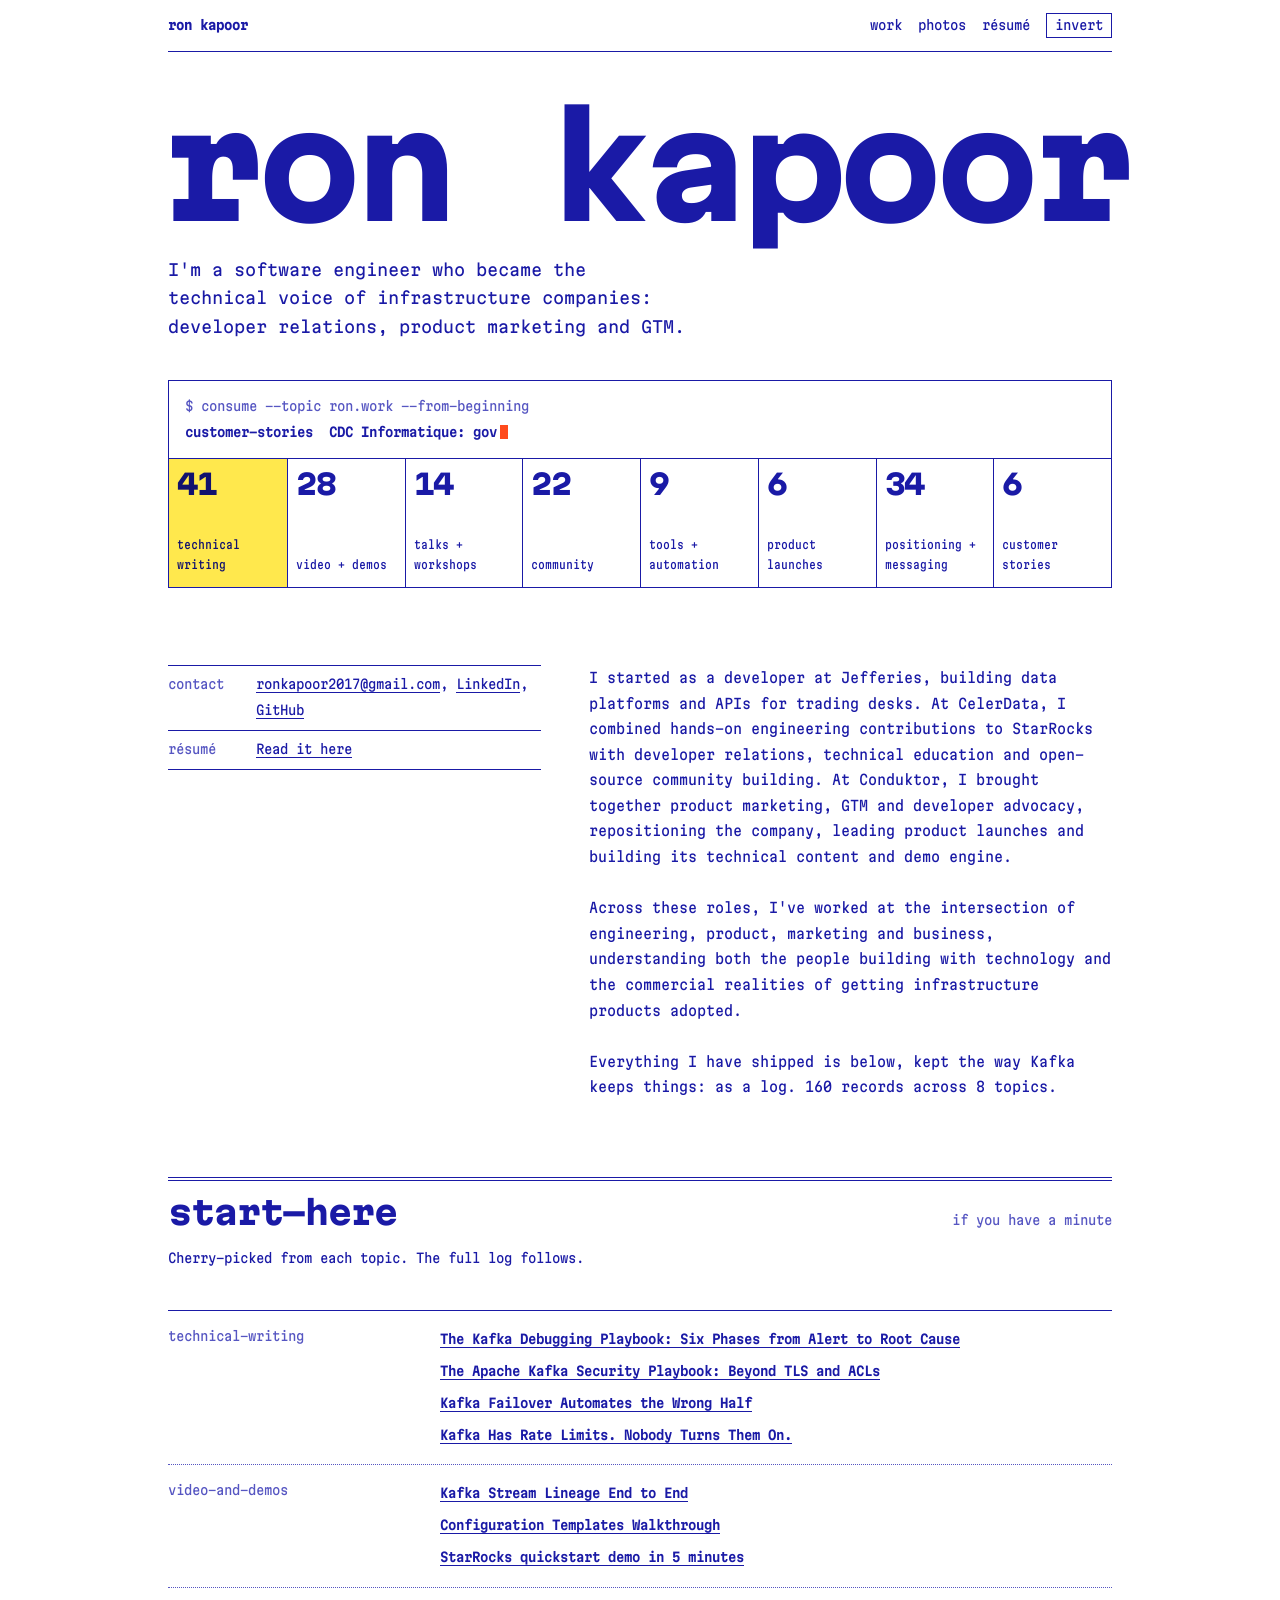
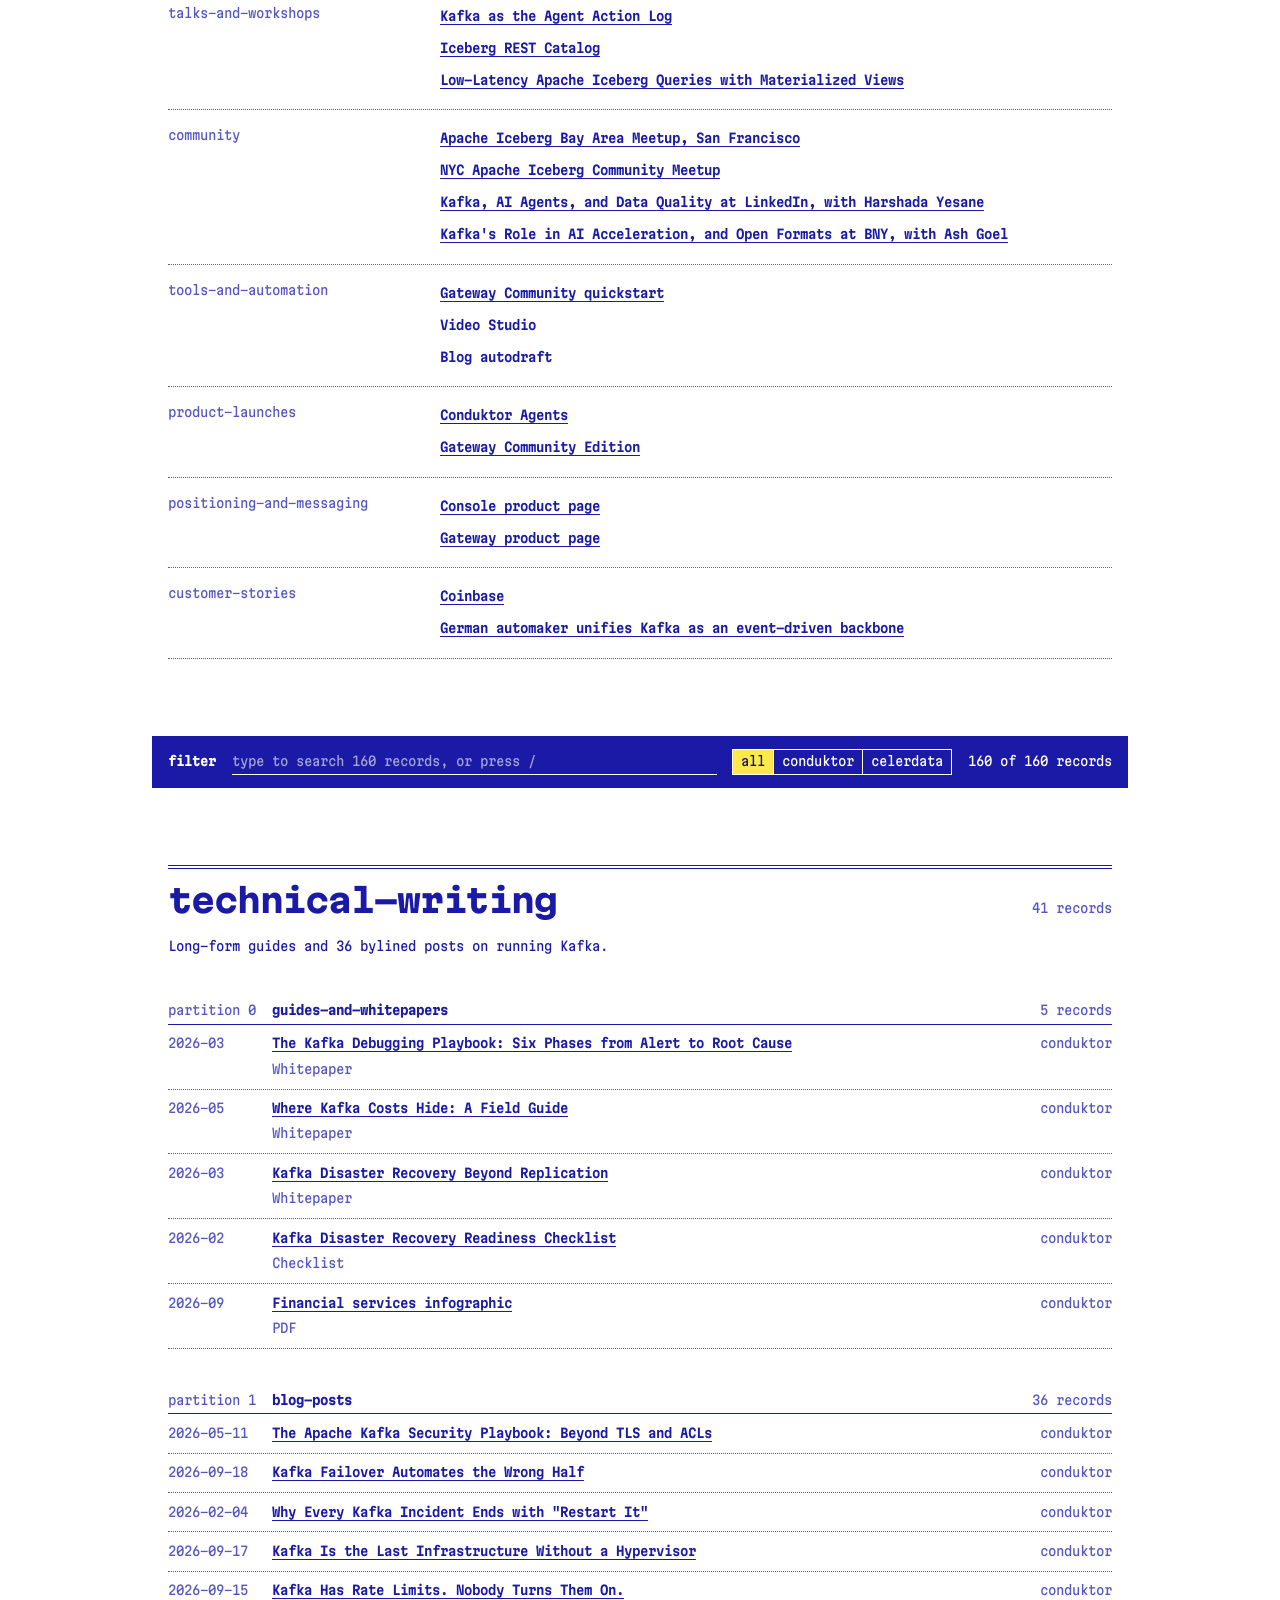
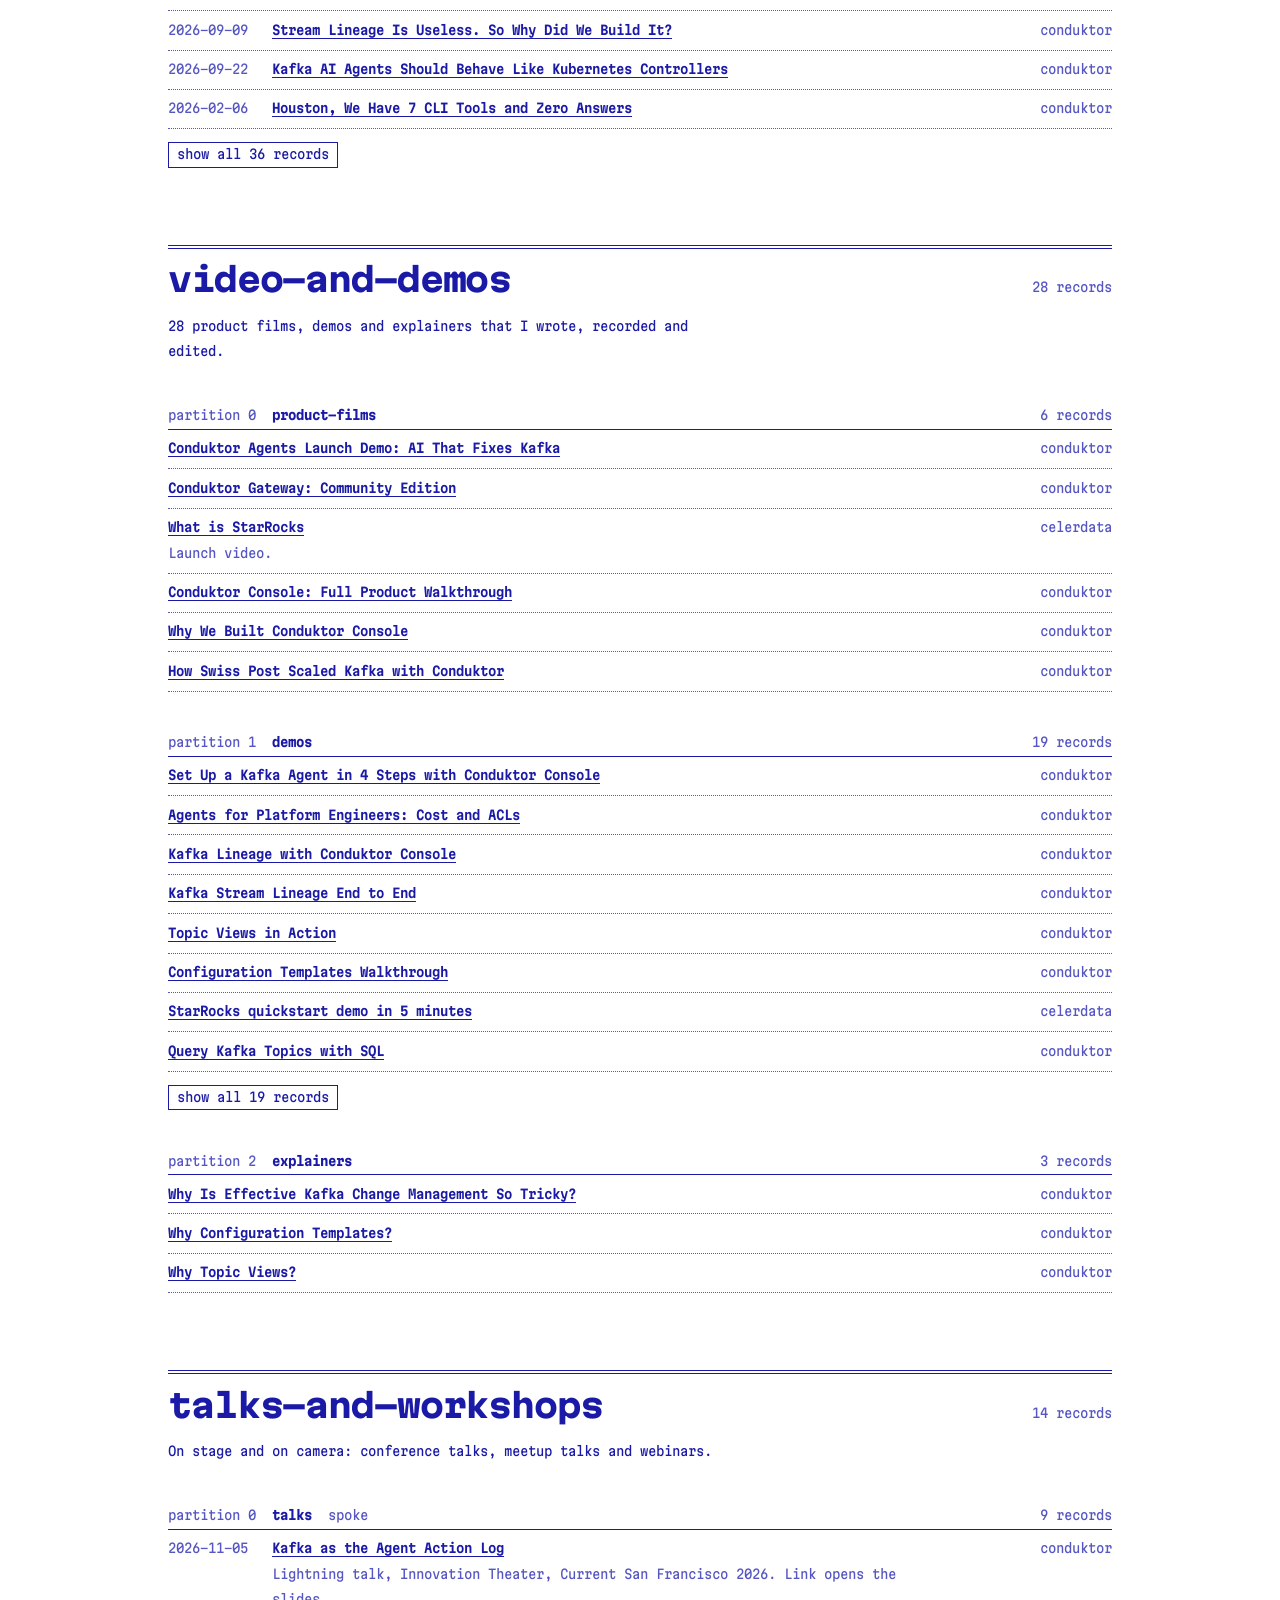
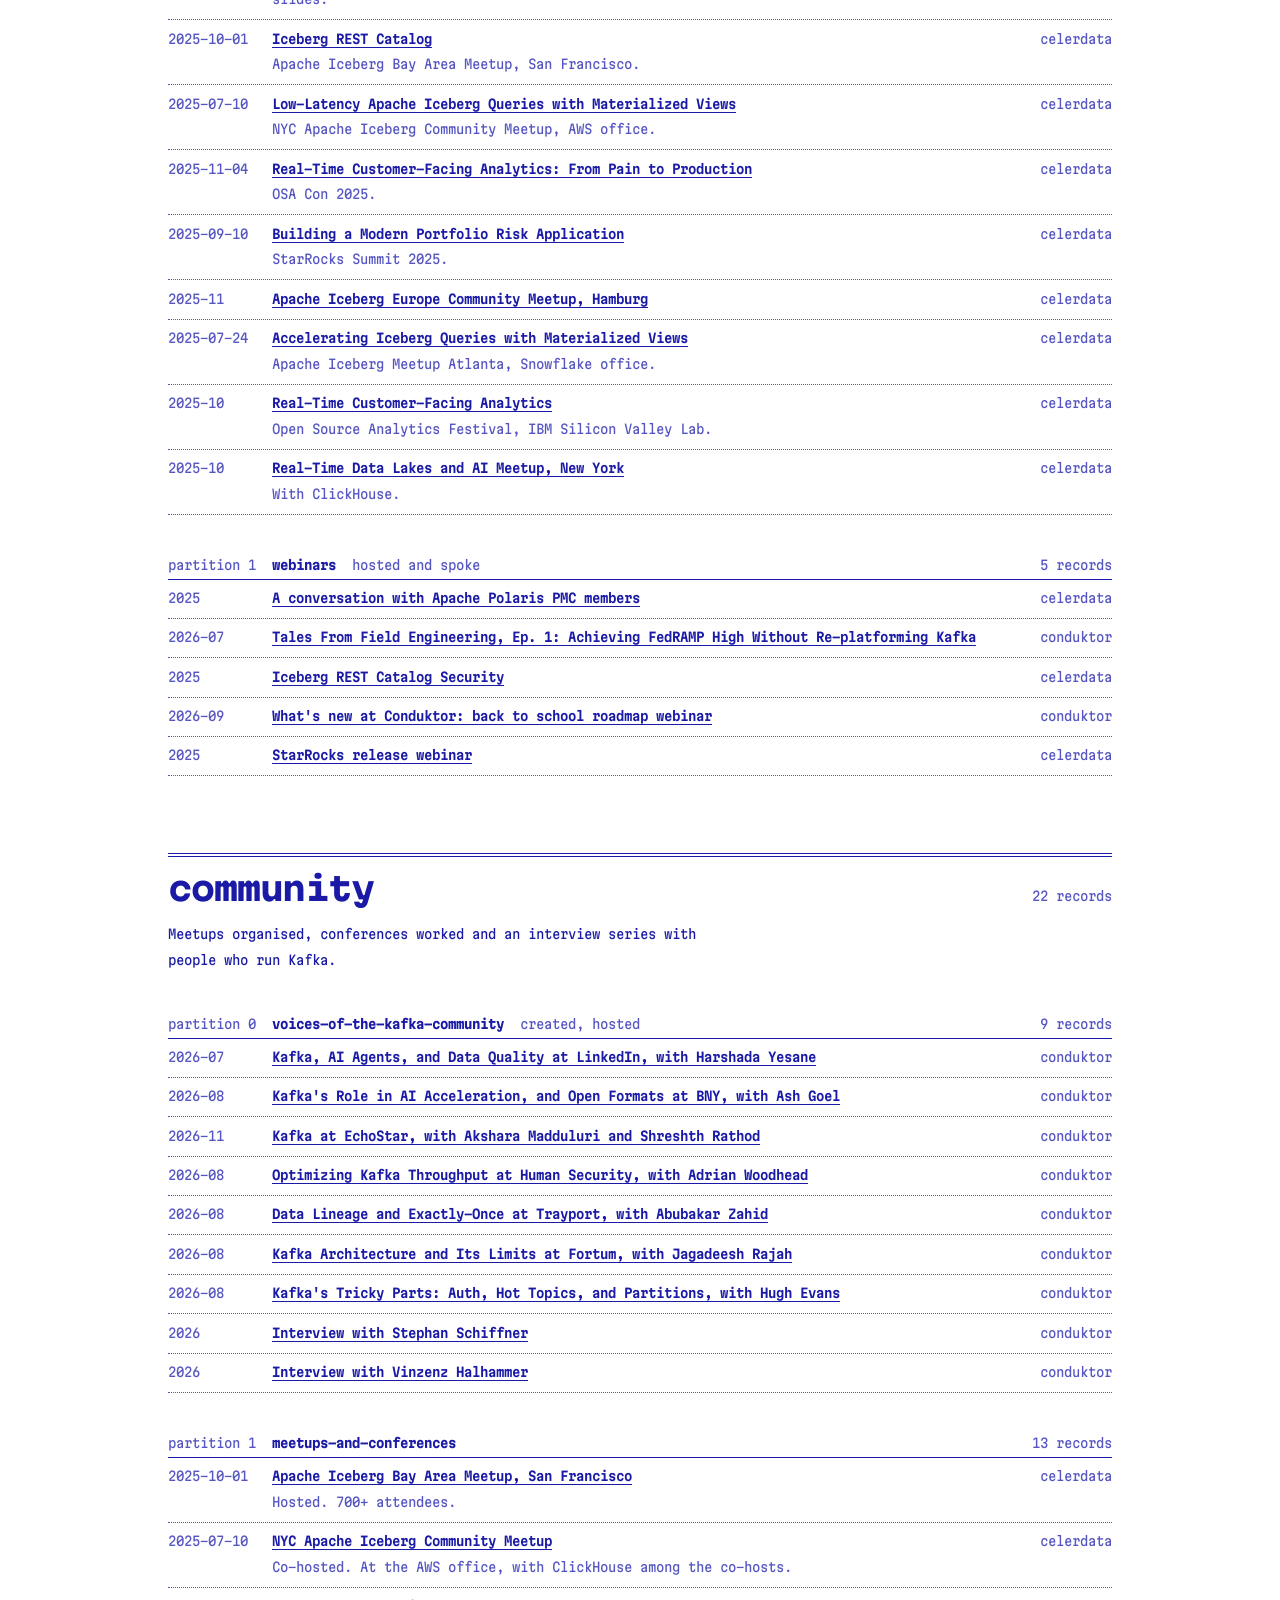
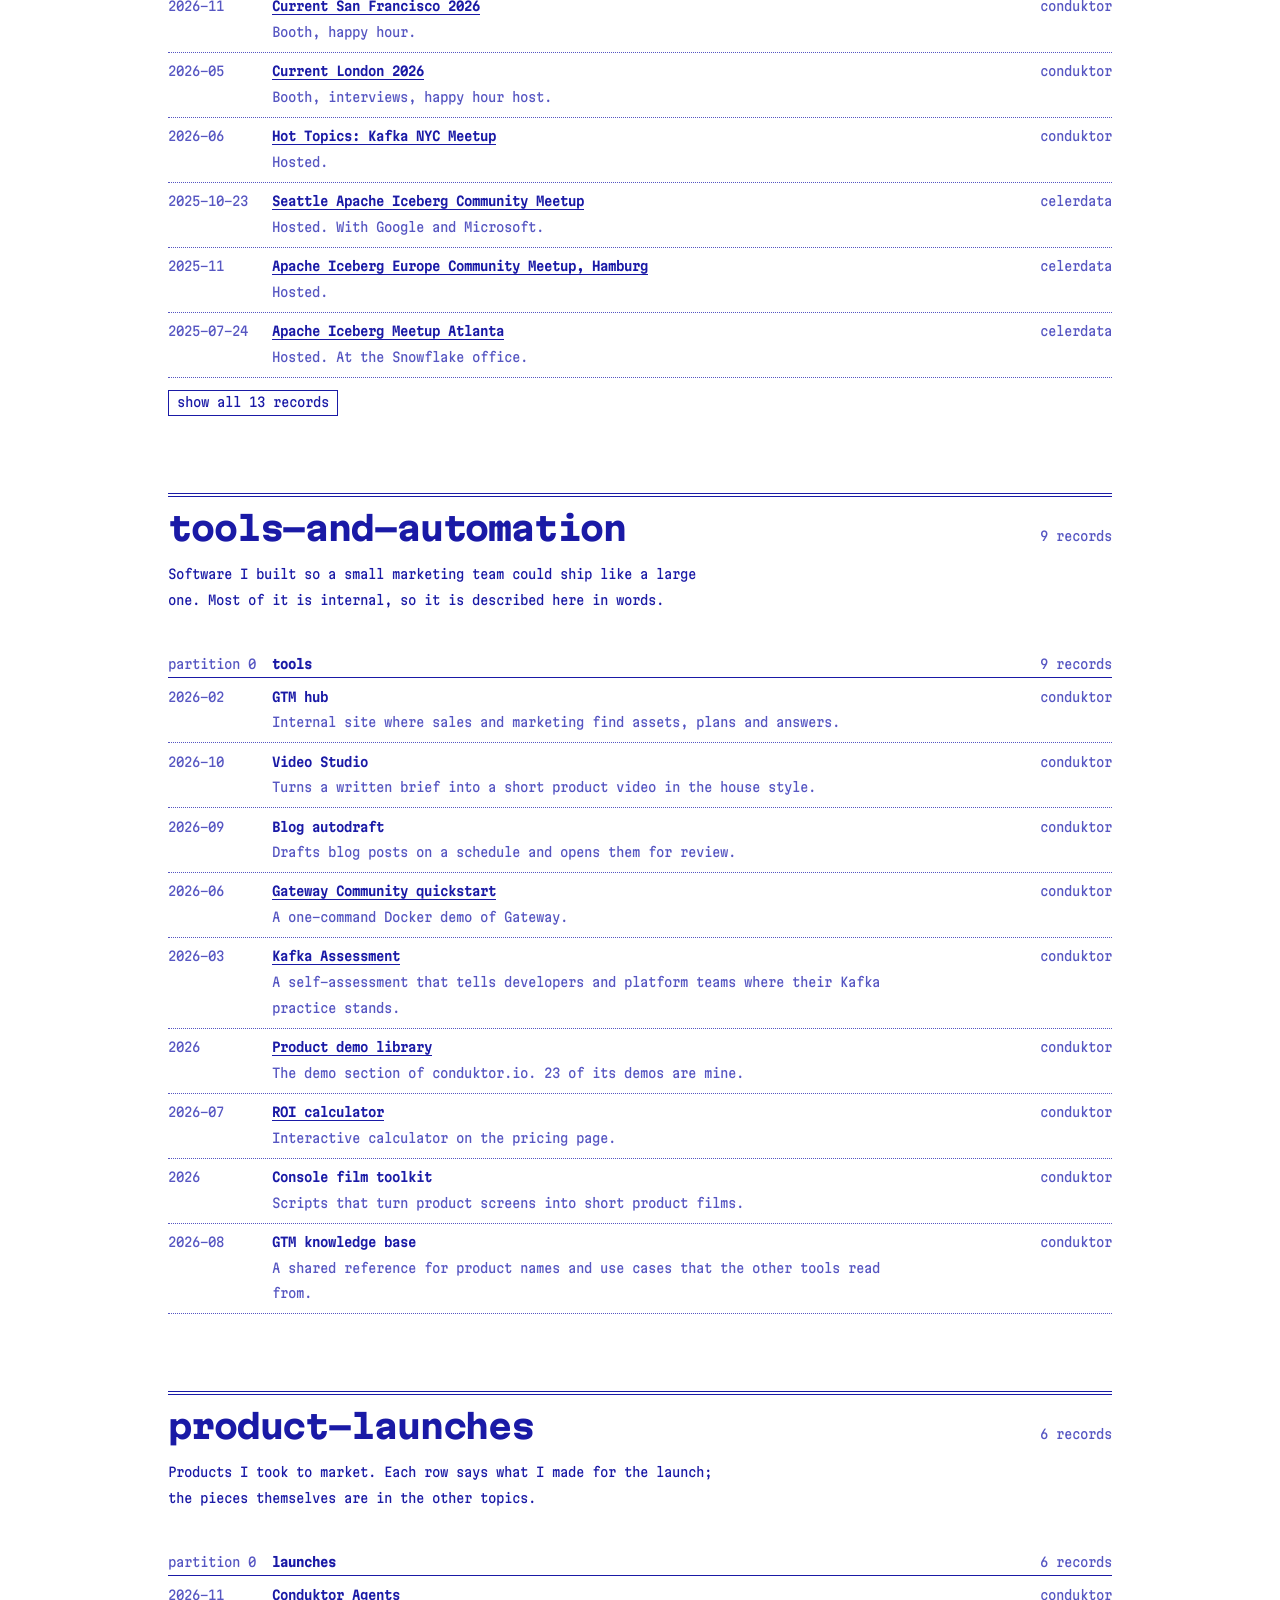
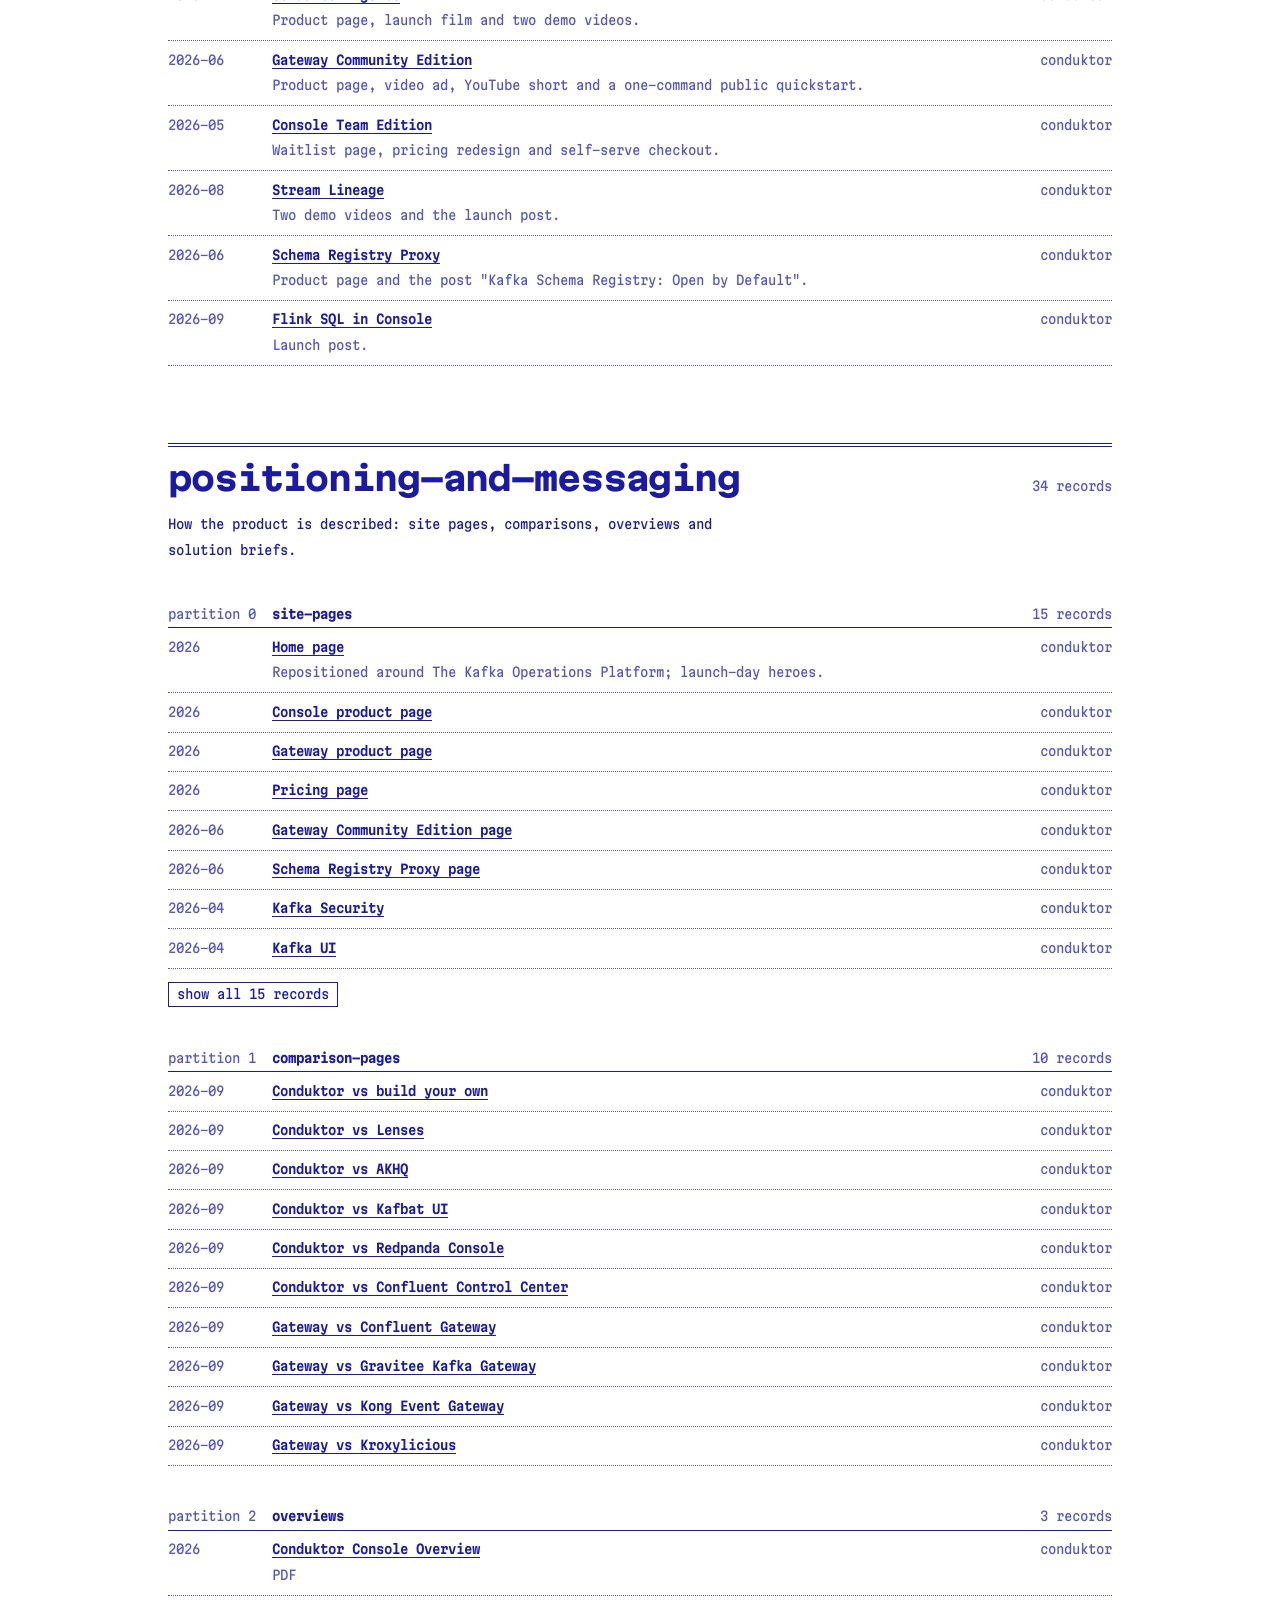
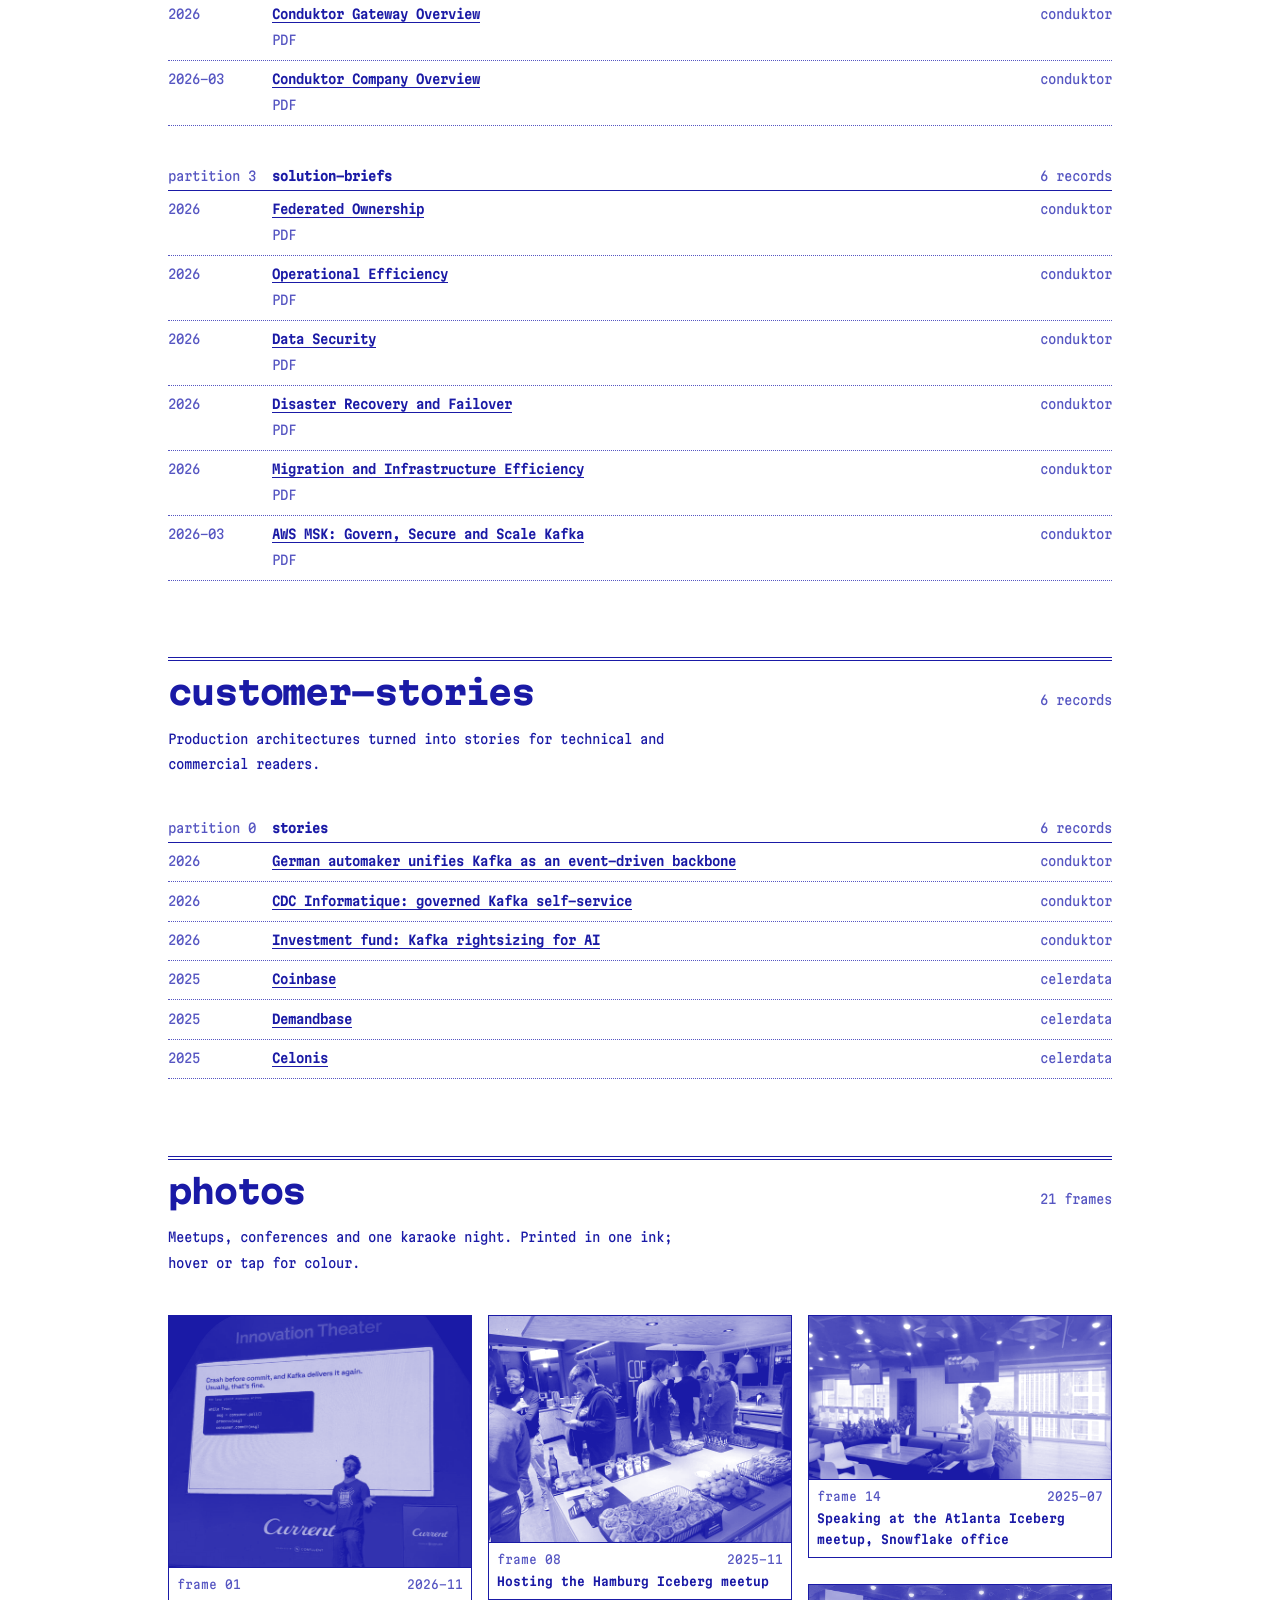
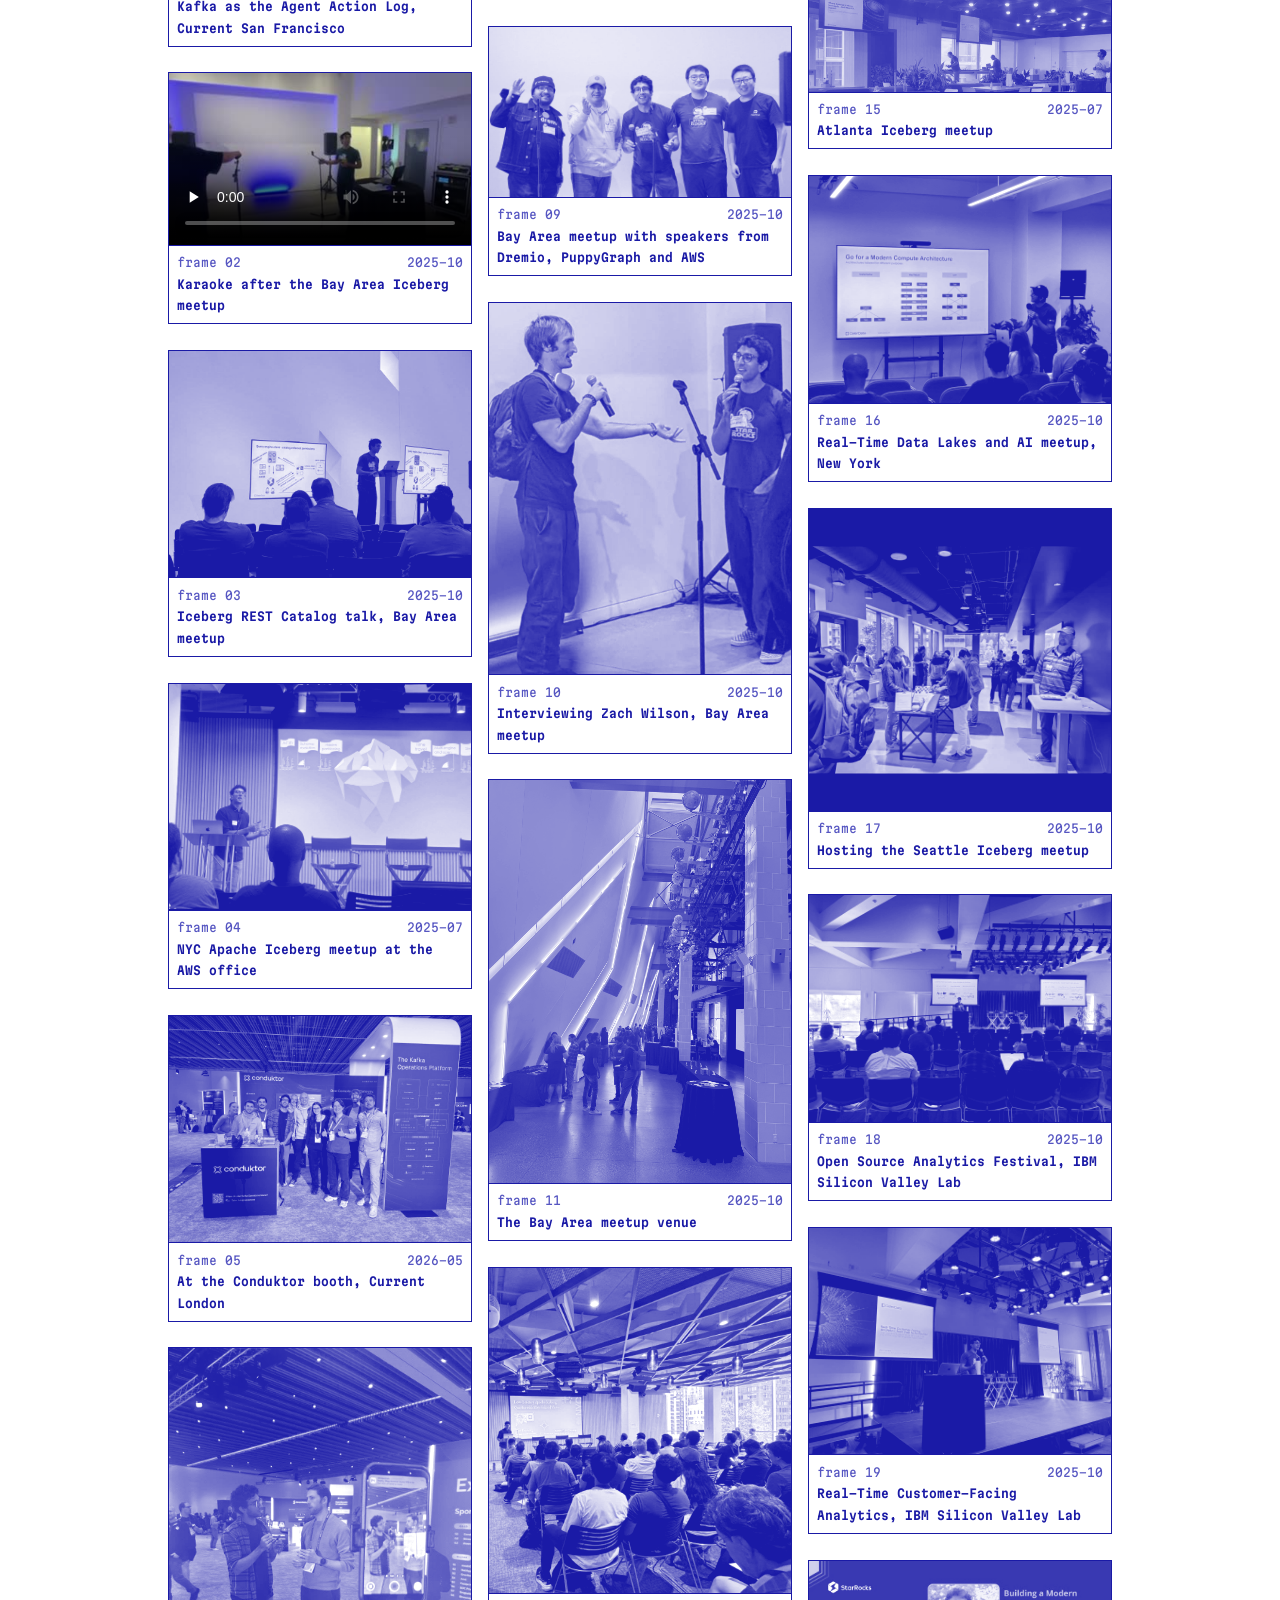
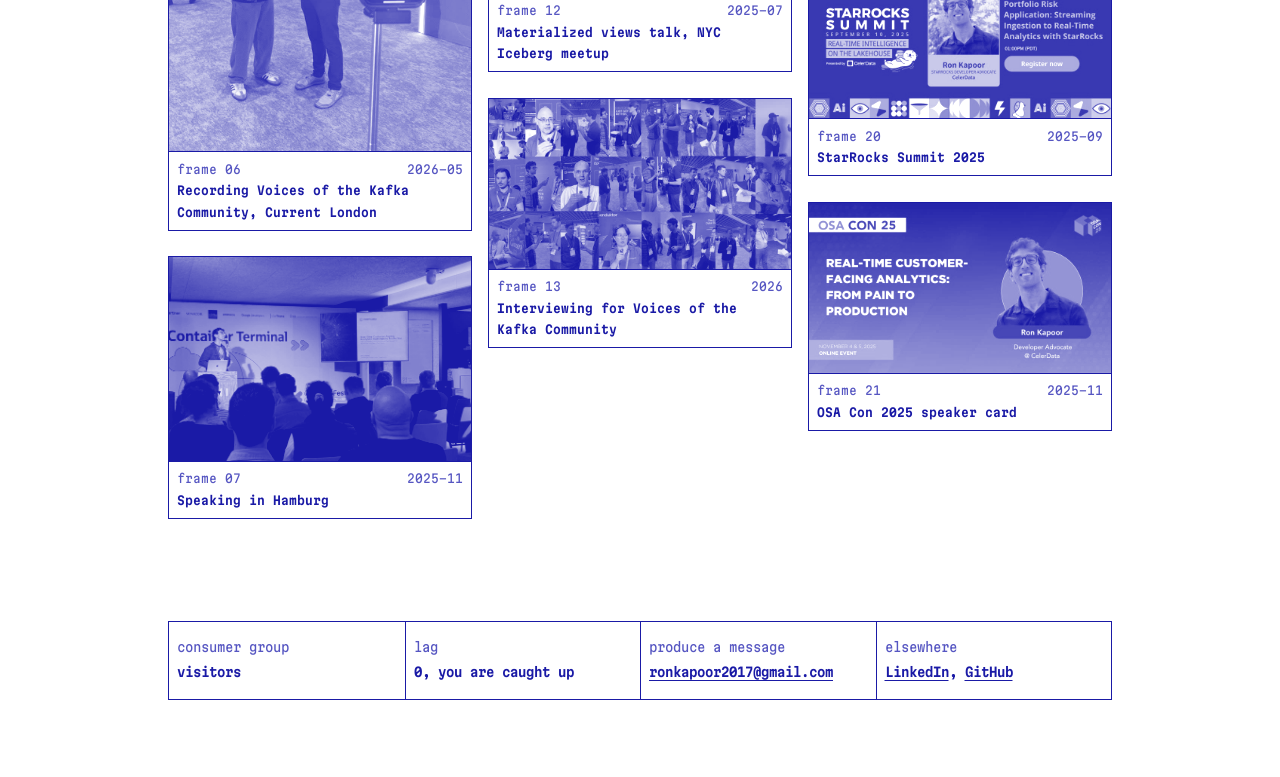
==== index.html @ c9f0e693 "Portfolio site Co-Authored-By: Claude Fable 5.2 <noreply@anthropic.com>" ====
<!doctype html>
<html lang="en">
<head>
<meta charset="utf-8">
<meta name="viewport" content="width=device-width, initial-scale=1">
<title>Ron Kapoor: product marketing, developer relations, GTM engineering</title>
<meta name="description" content="Everything Ron Kapoor has shipped at Conduktor and CelerData: 160 records across positioning, launches, writing, video, talks, community and tools.">
<meta name="robots" content="noai, noimageai">
<meta property="og:title" content="Ron Kapoor: product marketing, developer relations, GTM engineering">
<meta property="og:description" content="Everything Ron Kapoor has shipped at Conduktor and CelerData: 160 records across positioning, launches, writing, video, talks, community and tools.">
<script>try{var t=localStorage.getItem('theme');if(t)document.documentElement.dataset.theme=t}catch(e){}document.documentElement.classList.add('js')</script>
<link rel="preconnect" href="https://fonts.googleapis.com">
<link rel="preconnect" href="https://fonts.gstatic.com" crossorigin>
<link href="https://fonts.googleapis.com/css2?family=Martian+Mono:wdth,wght@75..112.5,300..800&display=swap" rel="stylesheet">
<link rel="stylesheet" href="style.css">
</head>
<body>
<a class="skip" href="#main">Skip to content</a>
<header class="top">
  <a class="top-name" href="index.html">ron kapoor</a>
  <nav aria-label="Site">
    <a href="index.html#log">work</a>
    <a href="index.html#photos">photos</a>
    <a href="resume.html">résumé</a>
    <button type="button" class="theme" data-theme-toggle aria-label="Switch between light and dark">invert</button>
  </nav>
</header>
<main id="main">

<section class="hero">
  <h1 class="name">Ron Kapoor</h1>
  <p class="lede">I'm a software engineer who became the technical voice of infrastructure companies: developer relations, product marketing and GTM.</p>
  <div class="tail" aria-hidden="true">
    <p class="tail-cmd">$ consume --topic ron.work --from-beginning</p>
    <p class="tail-out"><span data-tail>technical-writing  The Kafka Debugging Playbook: Six Phases from Alert to Root Cause</span><span class="cursor"></span></p>
  </div>
  <nav class="strip" aria-label="Topics">
<a class="cell" href="#technical-writing"><span class="cell-n">41</span><span class="cell-name">technical writing</span></a>
<a class="cell" href="#video-and-demos"><span class="cell-n">28</span><span class="cell-name">video + demos</span></a>
<a class="cell" href="#talks-and-workshops"><span class="cell-n">14</span><span class="cell-name">talks + workshops</span></a>
<a class="cell" href="#community"><span class="cell-n">22</span><span class="cell-name">community</span></a>
<a class="cell" href="#tools-and-automation"><span class="cell-n">9</span><span class="cell-name">tools + automation</span></a>
<a class="cell" href="#product-launches"><span class="cell-n">6</span><span class="cell-name">product launches</span></a>
<a class="cell" href="#positioning-and-messaging"><span class="cell-n">34</span><span class="cell-name">positioning + messaging</span></a>
<a class="cell" href="#customer-stories"><span class="cell-n">6</span><span class="cell-name">customer stories</span></a>
  </nav>
</section>

<section class="about">
  <dl class="meta">
    <div><dt>contact</dt><dd><a href="mailto:ronkapoor2017@gmail.com">ronkapoor2017@gmail.com</a>, <a href="https://www.linkedin.com/in/ron-kapoor" target="_blank" rel="noopener">LinkedIn</a>, <a href="https://github.com/ronkapoor86" target="_blank" rel="noopener">GitHub</a></dd></div>
    <div><dt>résumé</dt><dd><a href="resume.html">Read it here</a></dd></div>
  </dl>
  <div class="prose">
    <p>I started as a developer at Jefferies, building data platforms and APIs for trading desks. At CelerData, I combined hands-on engineering contributions to StarRocks with developer relations, technical education and open-source community building. At Conduktor, I brought together product marketing, GTM and developer advocacy, repositioning the company, leading product launches and building its technical content and demo engine.</p>
    <p>Across these roles, I've worked at the intersection of engineering, product, marketing and business, understanding both the people building with technology and the commercial realities of getting infrastructure products adopted.</p>
    <p>Everything I have shipped is below, kept the way Kafka keeps things: as a log. 160 records across 8 topics.</p>
  </div>
</section>

<section class="start" id="start-here">
  <header class="topic-head">
    <h2>start-here</h2>
    <p class="topic-n">if you have a minute</p>
  </header>
  <p class="topic-blurb">Cherry-picked from each topic. The full log follows.</p>
  <dl class="picks">
<div><dt><a href="#technical-writing">technical-writing</a></dt><dd><ul><li><a href="https://www.conduktor.io/resources/ebooks/the-kafka-debugging-playbook" target="_blank" rel="noopener">The Kafka Debugging Playbook: Six Phases from Alert to Root Cause</a></li><li><a href="https://www.conduktor.io/blog/apache-kafka-security-playbook" target="_blank" rel="noopener">The Apache Kafka Security Playbook: Beyond TLS and ACLs</a></li><li><a href="https://www.conduktor.io/blog/kafka-failover-automates-the-wrong-half" target="_blank" rel="noopener">Kafka Failover Automates the Wrong Half</a></li><li><a href="https://www.conduktor.io/blog/kafka-has-rate-limits-nobody-turns-them-on" target="_blank" rel="noopener">Kafka Has Rate Limits. Nobody Turns Them On.</a></li></ul></dd></div>
<div><dt><a href="#video-and-demos">video-and-demos</a></dt><dd><ul><li><a href="https://www.conduktor.io/product-demos/kafka-stream-lineage-end-to-end" target="_blank" rel="noopener">Kafka Stream Lineage End to End</a></li><li><a href="https://www.youtube.com/watch?v=L9uq_qGaAzE" target="_blank" rel="noopener">Configuration Templates Walkthrough</a></li><li><a href="https://www.youtube.com/watch?v=h7F4U6xEA5M" target="_blank" rel="noopener">StarRocks quickstart demo in 5 minutes</a></li></ul></dd></div>
<div><dt><a href="#talks-and-workshops">talks-and-workshops</a></dt><dd><ul><li><a href="files/kafka-as-the-agent-action-log.pdf">Kafka as the Agent Action Log</a></li><li><a href="https://www.youtube.com/watch?v=OK7KHN5Mv7o" target="_blank" rel="noopener">Iceberg REST Catalog</a></li><li><a href="https://www.youtube.com/watch?v=qD1jginZf1E" target="_blank" rel="noopener">Low-Latency Apache Iceberg Queries with Materialized Views</a></li></ul></dd></div>
<div><dt><a href="#community">community</a></dt><dd><ul><li><a href="https://luma.com/hbt7ahud" target="_blank" rel="noopener">Apache Iceberg Bay Area Meetup, San Francisco</a></li><li><a href="https://luma.com/95a5qys1" target="_blank" rel="noopener">NYC Apache Iceberg Community Meetup</a></li><li><a href="https://www.youtube.com/watch?v=IqJ_VKquXDc" target="_blank" rel="noopener">Kafka, AI Agents, and Data Quality at LinkedIn, with Harshada Yesane</a></li><li><a href="https://www.youtube.com/watch?v=BCYk91aszaE" target="_blank" rel="noopener">Kafka's Role in AI Acceleration, and Open Formats at BNY, with Ash Goel</a></li></ul></dd></div>
<div><dt><a href="#tools-and-automation">tools-and-automation</a></dt><dd><ul><li><a href="https://github.com/conduktor/gateway-community-quickstart" target="_blank" rel="noopener">Gateway Community quickstart</a></li><li>Video Studio</li><li>Blog autodraft</li></ul></dd></div>
<div><dt><a href="#product-launches">product-launches</a></dt><dd><ul><li><a href="https://www.conduktor.io/console/agents" target="_blank" rel="noopener">Conduktor Agents</a></li><li><a href="https://www.conduktor.io/gateway/community-edition" target="_blank" rel="noopener">Gateway Community Edition</a></li></ul></dd></div>
<div><dt><a href="#positioning-and-messaging">positioning-and-messaging</a></dt><dd><ul><li><a href="https://www.conduktor.io/console" target="_blank" rel="noopener">Console product page</a></li><li><a href="https://www.conduktor.io/gateway" target="_blank" rel="noopener">Gateway product page</a></li></ul></dd></div>
<div><dt><a href="#customer-stories">customer-stories</a></dt><dd><ul><li><a href="https://phoenixdata.ai/case-studies/case-study-coinbase.html" target="_blank" rel="noopener">Coinbase</a></li><li><a href="https://www.conduktor.io/customer-stories/german-automaker-unifies-kafka-event-driven-backbone" target="_blank" rel="noopener">German automaker unifies Kafka as an event-driven backbone</a></li></ul></dd></div>
  </dl>
</section>

<section class="log" id="log">
  <div class="filter" data-filter-bar>
    <label for="q">filter</label>
    <input id="q" type="search" placeholder="type to search 160 records, or press /" autocomplete="off" spellcheck="false" data-q>
    <div class="who" role="group" aria-label="Company">
      <button type="button" data-co-btn="all" aria-pressed="true">all</button>
      <button type="button" data-co-btn="conduktor" aria-pressed="false">conduktor</button>
      <button type="button" data-co-btn="celerdata" aria-pressed="false">celerdata</button>
    </div>
    <p class="count" aria-live="polite"><span data-count>160</span> of 160 records</p>
  </div>
  <p class="empty" data-empty hidden>No records match. Clear the filter to see all 160.</p>
<section class="topic" id="technical-writing" data-topic>
  <header class="topic-head">
    <h2>technical-writing</h2>
    <p class="topic-n"><span data-topic-count>41</span> records</p>
  </header>
  <p class="topic-blurb">Long-form guides and 36 bylined posts on running Kafka.</p>
<section class="part" data-part>
  <h3 class="part-head"><span class="part-id">partition 0</span><span class="part-name">guides-and-whitepapers</span><span class="part-n" data-part-count>5 records</span></h3>
  <ul class="recs">
<li class="rec" data-co="conduktor">
  <time class="rec-date">2026-03</time>
  <span class="rec-main"><a href="https://www.conduktor.io/resources/ebooks/the-kafka-debugging-playbook" target="_blank" rel="noopener">The Kafka Debugging Playbook: Six Phases from Alert to Root Cause</a><span class="rec-note">Whitepaper</span></span>
  <span class="rec-co">conduktor</span>
</li>
<li class="rec" data-co="conduktor">
  <time class="rec-date">2026-05</time>
  <span class="rec-main"><a href="https://www.conduktor.io/resources/ebooks/where-kafka-costs-hide-a-field-guide" target="_blank" rel="noopener">Where Kafka Costs Hide: A Field Guide</a><span class="rec-note">Whitepaper</span></span>
  <span class="rec-co">conduktor</span>
</li>
<li class="rec" data-co="conduktor">
  <time class="rec-date">2026-03</time>
  <span class="rec-main"><a href="https://www.conduktor.io/resources/ebooks/kafka-disaster-recovery-beyond-replication" target="_blank" rel="noopener">Kafka Disaster Recovery Beyond Replication</a><span class="rec-note">Whitepaper</span></span>
  <span class="rec-co">conduktor</span>
</li>
<li class="rec" data-co="conduktor">
  <time class="rec-date">2026-02</time>
  <span class="rec-main"><a href="https://www.conduktor.io/resources/ebooks/kafka-disaster-recovery-readiness-checklist" target="_blank" rel="noopener">Kafka Disaster Recovery Readiness Checklist</a><span class="rec-note">Checklist</span></span>
  <span class="rec-co">conduktor</span>
</li>
<li class="rec" data-co="conduktor">
  <time class="rec-date">2026-09</time>
  <span class="rec-main"><a href="https://www.conduktor.io/assets/pdfs/financial-services-infographic.pdf" target="_blank" rel="noopener">Financial services infographic</a><span class="rec-note">PDF</span></span>
  <span class="rec-co">conduktor</span>
</li>
  </ul>
  
</section>
<section class="part" data-part>
  <h3 class="part-head"><span class="part-id">partition 1</span><span class="part-name">blog-posts</span><span class="part-n" data-part-count>36 records</span></h3>
  <ul class="recs">
<li class="rec" data-co="conduktor">
  <time class="rec-date">2026-05-11</time>
  <span class="rec-main"><a href="https://www.conduktor.io/blog/apache-kafka-security-playbook" target="_blank" rel="noopener">The Apache Kafka Security Playbook: Beyond TLS and ACLs</a></span>
  <span class="rec-co">conduktor</span>
</li>
<li class="rec" data-co="conduktor">
  <time class="rec-date">2026-09-18</time>
  <span class="rec-main"><a href="https://www.conduktor.io/blog/kafka-failover-automates-the-wrong-half" target="_blank" rel="noopener">Kafka Failover Automates the Wrong Half</a></span>
  <span class="rec-co">conduktor</span>
</li>
<li class="rec" data-co="conduktor">
  <time class="rec-date">2026-02-04</time>
  <span class="rec-main"><a href="https://www.conduktor.io/blog/why-every-kafka-incident-ends-with-restart-it" target="_blank" rel="noopener">Why Every Kafka Incident Ends with &quot;Restart It&quot;</a></span>
  <span class="rec-co">conduktor</span>
</li>
<li class="rec" data-co="conduktor">
  <time class="rec-date">2026-09-17</time>
  <span class="rec-main"><a href="https://www.conduktor.io/blog/kafka-is-the-last-infrastructure-without-a-hypervisor" target="_blank" rel="noopener">Kafka Is the Last Infrastructure Without a Hypervisor</a></span>
  <span class="rec-co">conduktor</span>
</li>
<li class="rec" data-co="conduktor">
  <time class="rec-date">2026-09-15</time>
  <span class="rec-main"><a href="https://www.conduktor.io/blog/kafka-has-rate-limits-nobody-turns-them-on" target="_blank" rel="noopener">Kafka Has Rate Limits. Nobody Turns Them On.</a></span>
  <span class="rec-co">conduktor</span>
</li>
<li class="rec" data-co="conduktor">
  <time class="rec-date">2026-09-09</time>
  <span class="rec-main"><a href="https://www.conduktor.io/blog/stream-lineage-is-useless-so-why-did-we-build-it" target="_blank" rel="noopener">Stream Lineage Is Useless. So Why Did We Build It?</a></span>
  <span class="rec-co">conduktor</span>
</li>
<li class="rec" data-co="conduktor">
  <time class="rec-date">2026-09-22</time>
  <span class="rec-main"><a href="https://www.conduktor.io/blog/kafka-ai-agents-kubernetes-controllers" target="_blank" rel="noopener">Kafka AI Agents Should Behave Like Kubernetes Controllers</a></span>
  <span class="rec-co">conduktor</span>
</li>
<li class="rec" data-co="conduktor">
  <time class="rec-date">2026-02-06</time>
  <span class="rec-main"><a href="https://www.conduktor.io/blog/houston-we-have-7-cli-tools-and-zero-answers" target="_blank" rel="noopener">Houston, We Have 7 CLI Tools and Zero Answers</a></span>
  <span class="rec-co">conduktor</span>
</li>
<li class="rec" data-more data-co="conduktor">
  <time class="rec-date">2026-06-18</time>
  <span class="rec-main"><a href="https://www.conduktor.io/blog/why-copy-a-kafka-topic-just-to-filter-it" target="_blank" rel="noopener">Why Copy a Kafka Topic Just to Filter It?</a></span>
  <span class="rec-co">conduktor</span>
</li>
<li class="rec" data-more data-co="conduktor">
  <time class="rec-date">2026-07-10</time>
  <span class="rec-main"><a href="https://www.conduktor.io/blog/kafka-schema-registry-open-by-default" target="_blank" rel="noopener">Kafka Schema Registry: Open by Default</a></span>
  <span class="rec-co">conduktor</span>
</li>
<li class="rec" data-more data-co="conduktor">
  <time class="rec-date">2026-06-23</time>
  <span class="rec-main"><a href="https://www.conduktor.io/blog/kafka-guardrails-gate-templates-guide" target="_blank" rel="noopener">Kafka Guardrails Gate. Templates Guide.</a></span>
  <span class="rec-co">conduktor</span>
</li>
<li class="rec" data-more data-co="conduktor">
  <time class="rec-date">2026-10-21</time>
  <span class="rec-main"><a href="https://www.conduktor.io/blog/kafka-data-governance-platforms" target="_blank" rel="noopener">Most Kafka Data Governance Tools Never Read a Record</a></span>
  <span class="rec-co">conduktor</span>
</li>
<li class="rec" data-more data-co="conduktor">
  <time class="rec-date">2026-10-26</time>
  <span class="rec-main"><a href="https://www.conduktor.io/blog/kafka-consumer-debugging-tools" target="_blank" rel="noopener">A Lag Graph Can't Debug a Kafka Consumer</a></span>
  <span class="rec-co">conduktor</span>
</li>
<li class="rec" data-more data-co="conduktor">
  <time class="rec-date">2026-10-22</time>
  <span class="rec-main"><a href="https://www.conduktor.io/blog/kafka-data-sharing-options" target="_blank" rel="noopener">Kafka Data Sharing Is a Boundary Decision</a></span>
  <span class="rec-co">conduktor</span>
</li>
<li class="rec" data-more data-co="conduktor">
  <time class="rec-date">2026-02-17</time>
  <span class="rec-main"><a href="https://www.conduktor.io/blog/what-debugging-kafka-should-actually-look-like" target="_blank" rel="noopener">Ground Control to On-Call: Kafka Debugging Has Landed</a></span>
  <span class="rec-co">conduktor</span>
</li>
<li class="rec" data-more data-co="conduktor">
  <time class="rec-date">2026-03-20</time>
  <span class="rec-main"><a href="https://www.conduktor.io/blog/set-up-a-kafka-platform-with-an-ai-agent" target="_blank" rel="noopener">Set Up a Kafka Platform with an AI Agent</a></span>
  <span class="rec-co">conduktor</span>
</li>
<li class="rec" data-more data-co="conduktor">
  <time class="rec-date">2026-10-30</time>
  <span class="rec-main"><a href="https://www.conduktor.io/blog/kafka-teams-spend-too-much-time-on-routine-work" target="_blank" rel="noopener">Kafka Teams Spend Too Much Time on Routine Work</a></span>
  <span class="rec-co">conduktor</span>
</li>
<li class="rec" data-more data-co="conduktor">
  <time class="rec-date">2026-10-08</time>
  <span class="rec-main"><a href="https://www.conduktor.io/blog/kafka-consumer-lag-alert-routing" target="_blank" rel="noopener">Who Should Get Kafka Consumer Lag Alerts?</a></span>
  <span class="rec-co">conduktor</span>
</li>
<li class="rec" data-more data-co="conduktor">
  <time class="rec-date">2026-08-05</time>
  <span class="rec-main"><a href="https://www.conduktor.io/blog/how-to-do-multi-tenancy-in-kafka" target="_blank" rel="noopener">How to Approach Multi-Tenancy in Kafka</a></span>
  <span class="rec-co">conduktor</span>
</li>
<li class="rec" data-more data-co="conduktor">
  <time class="rec-date">2026-09-11</time>
  <span class="rec-main"><a href="https://www.conduktor.io/blog/who-produces-and-consumes-a-kafka-topic" target="_blank" rel="noopener">How to Find the Producers and Consumers of a Kafka Topic</a></span>
  <span class="rec-co">conduktor</span>
</li>
<li class="rec" data-more data-co="conduktor">
  <time class="rec-date">2025-12-10</time>
  <span class="rec-main"><a href="https://www.conduktor.io/blog/ibm-confluent-11-billion-says-streaming-isn-t-optional" target="_blank" rel="noopener">IBM Acquires Confluent for $11B: What It Means for Kafka Teams</a></span>
  <span class="rec-co">conduktor</span>
</li>
<li class="rec" data-more data-co="conduktor">
  <time class="rec-date">2026-11-09</time>
  <span class="rec-main"><a href="https://www.conduktor.io/blog/what-we-heard-at-current-san-francisco-2026" target="_blank" rel="noopener">What We Heard at Current San Francisco 2026</a></span>
  <span class="rec-co">conduktor</span>
</li>
<li class="rec" data-more data-co="conduktor">
  <time class="rec-date">2026-05-27</time>
  <span class="rec-main"><a href="https://www.conduktor.io/blog/what-we-learned-at-current-2026" target="_blank" rel="noopener">What We Learned at Current 2026</a></span>
  <span class="rec-co">conduktor</span>
</li>
<li class="rec" data-more data-co="conduktor">
  <time class="rec-date">2026-09-10</time>
  <span class="rec-main"><a href="https://www.conduktor.io/blog/flink-sql-kafka-permissions" target="_blank" rel="noopener">Flink SQL Is Now in Conduktor Console</a></span>
  <span class="rec-co">conduktor</span>
</li>
<li class="rec" data-more data-co="conduktor">
  <time class="rec-date">2026-11-02</time>
  <span class="rec-main"><a href="https://www.conduktor.io/blog/akhq-vs-paid-kafka-tools" target="_blank" rel="noopener">AKHQ vs Paid Kafka Management Tools: When to Upgrade</a></span>
  <span class="rec-co">conduktor</span>
</li>
<li class="rec" data-more data-co="conduktor">
  <time class="rec-date">2026-10-19</time>
  <span class="rec-main"><a href="https://www.conduktor.io/blog/how-to-reduce-kafka-costs" target="_blank" rel="noopener">How Do I Reduce Our Kafka Costs?</a></span>
  <span class="rec-co">conduktor</span>
</li>
<li class="rec" data-more data-co="conduktor">
  <time class="rec-date">2026-10-19</time>
  <span class="rec-main"><a href="https://www.conduktor.io/blog/which-mcp-servers-exist-for-kafka" target="_blank" rel="noopener">I Want to Use MCP with Kafka. Which MCP Servers Exist?</a></span>
  <span class="rec-co">conduktor</span>
</li>
<li class="rec" data-more data-co="conduktor">
  <time class="rec-date">2026-10-14</time>
  <span class="rec-main"><a href="https://www.conduktor.io/blog/conduktor-or-kpow-to-manage-kafka-clusters" target="_blank" rel="noopener">Should I Pick Conduktor or Kpow to Manage Our Kafka Clusters?</a></span>
  <span class="rec-co">conduktor</span>
</li>
<li class="rec" data-more data-co="conduktor">
  <time class="rec-date">2026-10-14</time>
  <span class="rec-main"><a href="https://www.conduktor.io/blog/how-to-handle-pii-in-kafka" target="_blank" rel="noopener">How Do You Handle PII in Kafka?</a></span>
  <span class="rec-co">conduktor</span>
</li>
<li class="rec" data-more data-co="conduktor">
  <time class="rec-date">2026-10-02</time>
  <span class="rec-main"><a href="https://www.conduktor.io/blog/kafka-connect-management-ui-options" target="_blank" rel="noopener">Kafka Connect Management UI: What Are My Options?</a></span>
  <span class="rec-co">conduktor</span>
</li>
<li class="rec" data-more data-co="conduktor">
  <time class="rec-date">2026-10-01</time>
  <span class="rec-main"><a href="https://www.conduktor.io/blog/best-kafka-monitoring-tool" target="_blank" rel="noopener">What's the Best Kafka Monitoring Tool?</a></span>
  <span class="rec-co">conduktor</span>
</li>
<li class="rec" data-more data-co="conduktor">
  <time class="rec-date">2026-09-30</time>
  <span class="rec-main"><a href="https://www.conduktor.io/blog/how-to-manage-kafka-topics-and-schemas" target="_blank" rel="noopener">How to Manage Kafka Topics and Schemas Easily</a></span>
  <span class="rec-co">conduktor</span>
</li>
<li class="rec" data-more data-co="conduktor">
  <time class="rec-date">2026-09-29</time>
  <span class="rec-main"><a href="https://www.conduktor.io/blog/how-to-manage-kafka-acls-at-scale" target="_blank" rel="noopener">How to Manage Kafka ACLs and Security at Scale</a></span>
  <span class="rec-co">conduktor</span>
</li>
<li class="rec" data-more data-co="conduktor">
  <time class="rec-date">2026-09-25</time>
  <span class="rec-main"><a href="https://www.conduktor.io/blog/apache-kafka-for-enterprise-tools" target="_blank" rel="noopener">Apache Kafka for Enterprise: What Tools Do I Need?</a></span>
  <span class="rec-co">conduktor</span>
</li>
<li class="rec" data-more data-co="conduktor">
  <time class="rec-date">2026-07-30</time>
  <span class="rec-main"><a href="https://www.conduktor.io/blog/best-kafka-consumer-lag-monitoring-tools" target="_blank" rel="noopener">Best Tools for Monitoring Kafka Consumer Lag (2026)</a></span>
  <span class="rec-co">conduktor</span>
</li>
<li class="rec" data-more data-co="conduktor">
  <time class="rec-date">2026-07-23</time>
  <span class="rec-main"><a href="https://www.conduktor.io/blog/kafka-migration-tools" target="_blank" rel="noopener">Kafka Migration Tools: What Each One Actually Moves</a></span>
  <span class="rec-co">conduktor</span>
</li>
  </ul>
  <button type="button" class="more" data-expand aria-expanded="false">show all 36 records</button>
</section>
</section>
<section class="topic topic-nodate" id="video-and-demos" data-topic>
  <header class="topic-head">
    <h2>video-and-demos</h2>
    <p class="topic-n"><span data-topic-count>28</span> records</p>
  </header>
  <p class="topic-blurb">28 product films, demos and explainers that I wrote, recorded and edited.</p>
<section class="part" data-part>
  <h3 class="part-head"><span class="part-id">partition 0</span><span class="part-name">product-films</span><span class="part-n" data-part-count>6 records</span></h3>
  <ul class="recs">
<li class="rec" data-co="conduktor">
  <time class="rec-date"></time>
  <span class="rec-main"><a href="https://www.youtube.com/watch?v=cdWyFIJGT18" target="_blank" rel="noopener">Conduktor Agents Launch Demo: AI That Fixes Kafka</a></span>
  <span class="rec-co">conduktor</span>
</li>
<li class="rec" data-co="conduktor">
  <time class="rec-date"></time>
  <span class="rec-main"><a href="https://www.youtube.com/watch?v=i6yrB1SpVAI" target="_blank" rel="noopener">Conduktor Gateway: Community Edition</a></span>
  <span class="rec-co">conduktor</span>
</li>
<li class="rec" data-co="celerdata">
  <time class="rec-date"></time>
  <span class="rec-main"><a href="https://www.youtube.com/watch?v=-yVk7t942is" target="_blank" rel="noopener">What is StarRocks</a><span class="rec-note">Launch video.</span></span>
  <span class="rec-co">celerdata</span>
</li>
<li class="rec" data-co="conduktor">
  <time class="rec-date"></time>
  <span class="rec-main"><a href="https://www.youtube.com/watch?v=Q8tWAkrj4KQ" target="_blank" rel="noopener">Conduktor Console: Full Product Walkthrough</a></span>
  <span class="rec-co">conduktor</span>
</li>
<li class="rec" data-co="conduktor">
  <time class="rec-date"></time>
  <span class="rec-main"><a href="https://www.youtube.com/watch?v=j3uuo56H4hs" target="_blank" rel="noopener">Why We Built Conduktor Console</a></span>
  <span class="rec-co">conduktor</span>
</li>
<li class="rec" data-co="conduktor">
  <time class="rec-date"></time>
  <span class="rec-main"><a href="https://www.conduktor.io/product-demos/how-swiss-post-scaled-kafka-with-conduktor" target="_blank" rel="noopener">How Swiss Post Scaled Kafka with Conduktor</a></span>
  <span class="rec-co">conduktor</span>
</li>
  </ul>
  
</section>
<section class="part" data-part>
  <h3 class="part-head"><span class="part-id">partition 1</span><span class="part-name">demos</span><span class="part-n" data-part-count>19 records</span></h3>
  <ul class="recs">
<li class="rec" data-co="conduktor">
  <time class="rec-date"></time>
  <span class="rec-main"><a href="https://www.youtube.com/watch?v=OFvaghOq9dE" target="_blank" rel="noopener">Set Up a Kafka Agent in 4 Steps with Conduktor Console</a></span>
  <span class="rec-co">conduktor</span>
</li>
<li class="rec" data-co="conduktor">
  <time class="rec-date"></time>
  <span class="rec-main"><a href="https://www.conduktor.io/product-demos/conduktor-agents-for-platform-engineers" target="_blank" rel="noopener">Agents for Platform Engineers: Cost and ACLs</a></span>
  <span class="rec-co">conduktor</span>
</li>
<li class="rec" data-co="conduktor">
  <time class="rec-date"></time>
  <span class="rec-main"><a href="https://www.youtube.com/watch?v=WvthWDaFYVE" target="_blank" rel="noopener">Kafka Lineage with Conduktor Console</a></span>
  <span class="rec-co">conduktor</span>
</li>
<li class="rec" data-co="conduktor">
  <time class="rec-date"></time>
  <span class="rec-main"><a href="https://www.conduktor.io/product-demos/kafka-stream-lineage-end-to-end" target="_blank" rel="noopener">Kafka Stream Lineage End to End</a></span>
  <span class="rec-co">conduktor</span>
</li>
<li class="rec" data-co="conduktor">
  <time class="rec-date"></time>
  <span class="rec-main"><a href="https://www.youtube.com/watch?v=ZneYEUkB57Q" target="_blank" rel="noopener">Topic Views in Action</a></span>
  <span class="rec-co">conduktor</span>
</li>
<li class="rec" data-co="conduktor">
  <time class="rec-date"></time>
  <span class="rec-main"><a href="https://www.youtube.com/watch?v=L9uq_qGaAzE" target="_blank" rel="noopener">Configuration Templates Walkthrough</a></span>
  <span class="rec-co">conduktor</span>
</li>
<li class="rec" data-co="celerdata">
  <time class="rec-date"></time>
  <span class="rec-main"><a href="https://www.youtube.com/watch?v=h7F4U6xEA5M" target="_blank" rel="noopener">StarRocks quickstart demo in 5 minutes</a></span>
  <span class="rec-co">celerdata</span>
</li>
<li class="rec" data-co="conduktor">
  <time class="rec-date"></time>
  <span class="rec-main"><a href="https://www.conduktor.io/product-demos/query-your-kafka-topics-like-a-sql-database" target="_blank" rel="noopener">Query Kafka Topics with SQL</a></span>
  <span class="rec-co">conduktor</span>
</li>
<li class="rec" data-more data-co="conduktor">
  <time class="rec-date"></time>
  <span class="rec-main"><a href="https://www.conduktor.io/product-demos/filter-kafka-messages-with-live-tail" target="_blank" rel="noopener">Filter Kafka Messages with Live Tail</a></span>
  <span class="rec-co">conduktor</span>
</li>
<li class="rec" data-more data-co="conduktor">
  <time class="rec-date"></time>
  <span class="rec-main"><a href="https://www.conduktor.io/product-demos/connector-templates-in-action" target="_blank" rel="noopener">Connector Templates in Action</a></span>
  <span class="rec-co">conduktor</span>
</li>
<li class="rec" data-more data-co="conduktor">
  <time class="rec-date"></time>
  <span class="rec-main"><a href="https://www.conduktor.io/product-demos/topic-templates-in-action" target="_blank" rel="noopener">Topic Templates in Action</a></span>
  <span class="rec-co">conduktor</span>
</li>
<li class="rec" data-more data-co="conduktor">
  <time class="rec-date"></time>
  <span class="rec-main"><a href="https://www.conduktor.io/product-demos/how-conduktor-makes-kafka-connect-resilient" target="_blank" rel="noopener">Kafka Connect Resilience</a></span>
  <span class="rec-co">conduktor</span>
</li>
<li class="rec" data-more data-co="conduktor">
  <time class="rec-date"></time>
  <span class="rec-main"><a href="https://www.conduktor.io/product-demos/kafka-insights-risk-cost-and-governance" target="_blank" rel="noopener">Kafka Insights: Risk, Cost, and Governance</a></span>
  <span class="rec-co">conduktor</span>
</li>
<li class="rec" data-more data-co="conduktor">
  <time class="rec-date"></time>
  <span class="rec-main"><a href="https://www.conduktor.io/product-demos/kafka-cluster-health-and-access-control" target="_blank" rel="noopener">Cluster Health and Access Control</a></span>
  <span class="rec-co">conduktor</span>
</li>
<li class="rec" data-more data-co="conduktor">
  <time class="rec-date"></time>
  <span class="rec-main"><a href="https://www.conduktor.io/product-demos/application-catalog-and-ownership" target="_blank" rel="noopener">Application Catalog and Ownership</a></span>
  <span class="rec-co">conduktor</span>
</li>
<li class="rec" data-more data-co="conduktor">
  <time class="rec-date"></time>
  <span class="rec-main"><a href="https://www.conduktor.io/product-demos/discover-and-create-kafka-topics" target="_blank" rel="noopener">Discover and Create Kafka Topics with Built-In Guardrails</a></span>
  <span class="rec-co">conduktor</span>
</li>
<li class="rec" data-more data-co="conduktor">
  <time class="rec-date"></time>
  <span class="rec-main"><a href="https://www.conduktor.io/product-demos/self-service-topic-access-requests-and-approvals" target="_blank" rel="noopener">Self-Service Topic Access Requests and Approvals</a></span>
  <span class="rec-co">conduktor</span>
</li>
<li class="rec" data-more data-co="celerdata">
  <time class="rec-date"></time>
  <span class="rec-main"><a href="https://www.youtube.com/watch?v=_ZLYYPQlC5Q" target="_blank" rel="noopener">CelerData BYOC demo, part 1</a></span>
  <span class="rec-co">celerdata</span>
</li>
<li class="rec" data-more data-co="celerdata">
  <time class="rec-date"></time>
  <span class="rec-main"><a href="https://www.youtube.com/watch?v=oG3UzLhOzuY" target="_blank" rel="noopener">CelerData BYOC demo, part 2</a></span>
  <span class="rec-co">celerdata</span>
</li>
  </ul>
  <button type="button" class="more" data-expand aria-expanded="false">show all 19 records</button>
</section>
<section class="part" data-part>
  <h3 class="part-head"><span class="part-id">partition 2</span><span class="part-name">explainers</span><span class="part-n" data-part-count>3 records</span></h3>
  <ul class="recs">
<li class="rec" data-co="conduktor">
  <time class="rec-date"></time>
  <span class="rec-main"><a href="https://www.conduktor.io/product-demos/why-kafka-change-management-is-tricky" target="_blank" rel="noopener">Why Is Effective Kafka Change Management So Tricky?</a></span>
  <span class="rec-co">conduktor</span>
</li>
<li class="rec" data-co="conduktor">
  <time class="rec-date"></time>
  <span class="rec-main"><a href="https://www.conduktor.io/product-demos/why-configuration-templates" target="_blank" rel="noopener">Why Configuration Templates?</a></span>
  <span class="rec-co">conduktor</span>
</li>
<li class="rec" data-co="conduktor">
  <time class="rec-date"></time>
  <span class="rec-main"><a href="https://www.conduktor.io/product-demos/why-topic-views" target="_blank" rel="noopener">Why Topic Views?</a></span>
  <span class="rec-co">conduktor</span>
</li>
  </ul>
  
</section>
</section>
<section class="topic" id="talks-and-workshops" data-topic>
  <header class="topic-head">
    <h2>talks-and-workshops</h2>
    <p class="topic-n"><span data-topic-count>14</span> records</p>
  </header>
  <p class="topic-blurb">On stage and on camera: conference talks, meetup talks and webinars.</p>
<section class="part" data-part>
  <h3 class="part-head"><span class="part-id">partition 0</span><span class="part-name">talks</span><span class="part-role">spoke</span><span class="part-n" data-part-count>9 records</span></h3>
  <ul class="recs">
<li class="rec" data-co="conduktor">
  <time class="rec-date">2026-11-05</time>
  <span class="rec-main"><a href="files/kafka-as-the-agent-action-log.pdf">Kafka as the Agent Action Log</a><span class="rec-note">Lightning talk, Innovation Theater, Current San Francisco 2026. Link opens the slides.</span></span>
  <span class="rec-co">conduktor</span>
</li>
<li class="rec" data-co="celerdata">
  <time class="rec-date">2025-10-01</time>
  <span class="rec-main"><a href="https://www.youtube.com/watch?v=OK7KHN5Mv7o" target="_blank" rel="noopener">Iceberg REST Catalog</a><span class="rec-note">Apache Iceberg Bay Area Meetup, San Francisco.</span></span>
  <span class="rec-co">celerdata</span>
</li>
<li class="rec" data-co="celerdata">
  <time class="rec-date">2025-07-10</time>
  <span class="rec-main"><a href="https://www.youtube.com/watch?v=qD1jginZf1E" target="_blank" rel="noopener">Low-Latency Apache Iceberg Queries with Materialized Views</a><span class="rec-note">NYC Apache Iceberg Community Meetup, AWS office.</span></span>
  <span class="rec-co">celerdata</span>
</li>
<li class="rec" data-co="celerdata">
  <time class="rec-date">2025-11-04</time>
  <span class="rec-main"><a href="https://www.youtube.com/watch?v=wkzPOtCMtYY" target="_blank" rel="noopener">Real-Time Customer-Facing Analytics: From Pain to Production</a><span class="rec-note">OSA Con 2025.</span></span>
  <span class="rec-co">celerdata</span>
</li>
<li class="rec" data-co="celerdata">
  <time class="rec-date">2025-09-10</time>
  <span class="rec-main"><a href="https://www.youtube.com/watch?v=gK33qrF-O5I" target="_blank" rel="noopener">Building a Modern Portfolio Risk Application</a><span class="rec-note">StarRocks Summit 2025.</span></span>
  <span class="rec-co">celerdata</span>
</li>
<li class="rec" data-co="celerdata">
  <time class="rec-date">2025-11</time>
  <span class="rec-main"><a href="https://www.youtube.com/live/zMucTXm7YPs?t=6759" target="_blank" rel="noopener">Apache Iceberg Europe Community Meetup, Hamburg</a></span>
  <span class="rec-co">celerdata</span>
</li>
<li class="rec" data-co="celerdata">
  <time class="rec-date">2025-07-24</time>
  <span class="rec-main"><a href="https://luma.com/vdbjh2fc" target="_blank" rel="noopener">Accelerating Iceberg Queries with Materialized Views</a><span class="rec-note">Apache Iceberg Meetup Atlanta, Snowflake office.</span></span>
  <span class="rec-co">celerdata</span>
</li>
<li class="rec" data-co="celerdata">
  <time class="rec-date">2025-10</time>
  <span class="rec-main"><a href="https://luma.com/wnsi90or" target="_blank" rel="noopener">Real-Time Customer-Facing Analytics</a><span class="rec-note">Open Source Analytics Festival, IBM Silicon Valley Lab.</span></span>
  <span class="rec-co">celerdata</span>
</li>
<li class="rec" data-co="celerdata">
  <time class="rec-date">2025-10</time>
  <span class="rec-main"><a href="https://luma.com/wbn6l47u" target="_blank" rel="noopener">Real-Time Data Lakes and AI Meetup, New York</a><span class="rec-note">With ClickHouse.</span></span>
  <span class="rec-co">celerdata</span>
</li>
  </ul>
  
</section>
<section class="part" data-part>
  <h3 class="part-head"><span class="part-id">partition 1</span><span class="part-name">webinars</span><span class="part-role">hosted and spoke</span><span class="part-n" data-part-count>5 records</span></h3>
  <ul class="recs">
<li class="rec" data-co="celerdata">
  <time class="rec-date">2025</time>
  <span class="rec-main"><a href="https://www.youtube.com/watch?v=YqCbgldrflY" target="_blank" rel="noopener">A conversation with Apache Polaris PMC members</a></span>
  <span class="rec-co">celerdata</span>
</li>
<li class="rec" data-co="conduktor">
  <time class="rec-date">2026-07</time>
  <span class="rec-main"><a href="https://www.youtube.com/watch?v=JUsQAD97tt8" target="_blank" rel="noopener">Tales From Field Engineering, Ep. 1: Achieving FedRAMP High Without Re-platforming Kafka</a></span>
  <span class="rec-co">conduktor</span>
</li>
<li class="rec" data-co="celerdata">
  <time class="rec-date">2025</time>
  <span class="rec-main"><a href="https://www.youtube.com/watch?v=TKOp_AGRiWc" target="_blank" rel="noopener">Iceberg REST Catalog Security</a></span>
  <span class="rec-co">celerdata</span>
</li>
<li class="rec" data-co="conduktor">
  <time class="rec-date">2026-09</time>
  <span class="rec-main"><a href="https://www.youtube.com/watch?v=DUt82TjsIlI" target="_blank" rel="noopener">What's new at Conduktor: back to school roadmap webinar</a></span>
  <span class="rec-co">conduktor</span>
</li>
<li class="rec" data-co="celerdata">
  <time class="rec-date">2025</time>
  <span class="rec-main"><a href="https://www.youtube.com/watch?v=3U1Y8CpJk50" target="_blank" rel="noopener">StarRocks release webinar</a></span>
  <span class="rec-co">celerdata</span>
</li>
  </ul>
  
</section>
</section>
<section class="topic" id="community" data-topic>
  <header class="topic-head">
    <h2>community</h2>
    <p class="topic-n"><span data-topic-count>22</span> records</p>
  </header>
  <p class="topic-blurb">Meetups organised, conferences worked and an interview series with people who run Kafka.</p>
<section class="part" data-part>
  <h3 class="part-head"><span class="part-id">partition 0</span><span class="part-name">voices-of-the-kafka-community</span><span class="part-role">created, hosted</span><span class="part-n" data-part-count>9 records</span></h3>
  <ul class="recs">
<li class="rec" data-co="conduktor">
  <time class="rec-date">2026-07</time>
  <span class="rec-main"><a href="https://www.youtube.com/watch?v=IqJ_VKquXDc" target="_blank" rel="noopener">Kafka, AI Agents, and Data Quality at LinkedIn, with Harshada Yesane</a></span>
  <span class="rec-co">conduktor</span>
</li>
<li class="rec" data-co="conduktor">
  <time class="rec-date">2026-08</time>
  <span class="rec-main"><a href="https://www.youtube.com/watch?v=BCYk91aszaE" target="_blank" rel="noopener">Kafka's Role in AI Acceleration, and Open Formats at BNY, with Ash Goel</a></span>
  <span class="rec-co">conduktor</span>
</li>
<li class="rec" data-co="conduktor">
  <time class="rec-date">2026-11</time>
  <span class="rec-main"><a href="https://www.youtube.com/watch?v=s82kvdSLBhM" target="_blank" rel="noopener">Kafka at EchoStar, with Akshara Madduluri and Shreshth Rathod</a></span>
  <span class="rec-co">conduktor</span>
</li>
<li class="rec" data-co="conduktor">
  <time class="rec-date">2026-08</time>
  <span class="rec-main"><a href="https://www.youtube.com/watch?v=HGHVShNh5cs" target="_blank" rel="noopener">Optimizing Kafka Throughput at Human Security, with Adrian Woodhead</a></span>
  <span class="rec-co">conduktor</span>
</li>
<li class="rec" data-co="conduktor">
  <time class="rec-date">2026-08</time>
  <span class="rec-main"><a href="https://www.youtube.com/watch?v=2aoO9Q1nKmM" target="_blank" rel="noopener">Data Lineage and Exactly-Once at Trayport, with Abubakar Zahid</a></span>
  <span class="rec-co">conduktor</span>
</li>
<li class="rec" data-co="conduktor">
  <time class="rec-date">2026-08</time>
  <span class="rec-main"><a href="https://www.youtube.com/watch?v=KWUZJyvr_0Y" target="_blank" rel="noopener">Kafka Architecture and Its Limits at Fortum, with Jagadeesh Rajah</a></span>
  <span class="rec-co">conduktor</span>
</li>
<li class="rec" data-co="conduktor">
  <time class="rec-date">2026-08</time>
  <span class="rec-main"><a href="https://www.youtube.com/watch?v=yTa3s4hGWro" target="_blank" rel="noopener">Kafka's Tricky Parts: Auth, Hot Topics, and Partitions, with Hugh Evans</a></span>
  <span class="rec-co">conduktor</span>
</li>
<li class="rec" data-co="conduktor">
  <time class="rec-date">2026</time>
  <span class="rec-main"><a href="https://www.youtube.com/watch?v=jkh3X5VoLvc" target="_blank" rel="noopener">Interview with Stephan Schiffner</a></span>
  <span class="rec-co">conduktor</span>
</li>
<li class="rec" data-co="conduktor">
  <time class="rec-date">2026</time>
  <span class="rec-main"><a href="https://www.youtube.com/watch?v=sGvqFN7hoWw" target="_blank" rel="noopener">Interview with Vinzenz Halhammer</a></span>
  <span class="rec-co">conduktor</span>
</li>
  </ul>
  
</section>
<section class="part" data-part>
  <h3 class="part-head"><span class="part-id">partition 1</span><span class="part-name">meetups-and-conferences</span><span class="part-n" data-part-count>13 records</span></h3>
  <ul class="recs">
<li class="rec" data-co="celerdata">
  <time class="rec-date">2025-10-01</time>
  <span class="rec-main"><a href="https://luma.com/hbt7ahud" target="_blank" rel="noopener">Apache Iceberg Bay Area Meetup, San Francisco</a><span class="rec-note">Hosted. 700+ attendees.</span></span>
  <span class="rec-co">celerdata</span>
</li>
<li class="rec" data-co="celerdata">
  <time class="rec-date">2025-07-10</time>
  <span class="rec-main"><a href="https://luma.com/95a5qys1" target="_blank" rel="noopener">NYC Apache Iceberg Community Meetup</a><span class="rec-note">Co-hosted. At the AWS office, with ClickHouse among the co-hosts.</span></span>
  <span class="rec-co">celerdata</span>
</li>
<li class="rec" data-co="conduktor">
  <time class="rec-date">2026-11</time>
  <span class="rec-main"><a href="https://www.conduktor.io/current-san-francisco" target="_blank" rel="noopener">Current San Francisco 2026</a><span class="rec-note">Booth, happy hour.</span></span>
  <span class="rec-co">conduktor</span>
</li>
<li class="rec" data-co="conduktor">
  <time class="rec-date">2026-05</time>
  <span class="rec-main"><a href="https://luma.com/lfn5s1fn" target="_blank" rel="noopener">Current London 2026</a><span class="rec-note">Booth, interviews, happy hour host.</span></span>
  <span class="rec-co">conduktor</span>
</li>
<li class="rec" data-co="conduktor">
  <time class="rec-date">2026-06</time>
  <span class="rec-main"><a href="https://luma.com/endxppwz" target="_blank" rel="noopener">Hot Topics: Kafka NYC Meetup</a><span class="rec-note">Hosted.</span></span>
  <span class="rec-co">conduktor</span>
</li>
<li class="rec" data-co="celerdata">
  <time class="rec-date">2025-10-23</time>
  <span class="rec-main"><a href="https://luma.com/byyyrlua" target="_blank" rel="noopener">Seattle Apache Iceberg Community Meetup</a><span class="rec-note">Hosted. With Google and Microsoft.</span></span>
  <span class="rec-co">celerdata</span>
</li>
<li class="rec" data-co="celerdata">
  <time class="rec-date">2025-11</time>
  <span class="rec-main"><a href="https://luma.com/kdsh1zhc" target="_blank" rel="noopener">Apache Iceberg Europe Community Meetup, Hamburg</a><span class="rec-note">Hosted.</span></span>
  <span class="rec-co">celerdata</span>
</li>
<li class="rec" data-co="celerdata">
  <time class="rec-date">2025-07-24</time>
  <span class="rec-main"><a href="https://luma.com/vdbjh2fc" target="_blank" rel="noopener">Apache Iceberg Meetup Atlanta</a><span class="rec-note">Hosted. At the Snowflake office.</span></span>
  <span class="rec-co">celerdata</span>
</li>
<li class="rec" data-more data-co="conduktor">
  <time class="rec-date">2026</time>
  <span class="rec-main"><a href="https://www.conduktor.io/aws-summit-nyc" target="_blank" rel="noopener">AWS Summit New York</a><span class="rec-note">Company presence.</span></span>
  <span class="rec-co">conduktor</span>
</li>
<li class="rec" data-more data-co="celerdata">
  <time class="rec-date">2025-11-19</time>
  <span class="rec-main"><a href="https://luma.com/4vj17iue" target="_blank" rel="noopener">Apache Iceberg Meetup North Carolina, Raleigh</a><span class="rec-note">Hosted.</span></span>
  <span class="rec-co">celerdata</span>
</li>
<li class="rec" data-more data-co="celerdata">
  <time class="rec-date">2025-09-10</time>
  <span class="rec-main"><a href="https://www.youtube.com/watch?v=gK33qrF-O5I" target="_blank" rel="noopener">StarRocks Summit 2025</a><span class="rec-note">Hosted. Company-wide digital summit.</span></span>
  <span class="rec-co">celerdata</span>
</li>
<li class="rec" data-more data-co="celerdata">
  <time class="rec-date">2025-10</time>
  <span class="rec-main"><a href="https://luma.com/wbn6l47u" target="_blank" rel="noopener">Real-Time Data Lakes and AI Meetup, New York</a><span class="rec-note">Hosted. With ClickHouse.</span></span>
  <span class="rec-co">celerdata</span>
</li>
<li class="rec" data-more data-co="celerdata">
  <time class="rec-date">2025-10</time>
  <span class="rec-main"><a href="https://luma.com/wnsi90or" target="_blank" rel="noopener">Open Source Analytics Festival, IBM Silicon Valley Lab</a><span class="rec-note">Hosted.</span></span>
  <span class="rec-co">celerdata</span>
</li>
  </ul>
  <button type="button" class="more" data-expand aria-expanded="false">show all 13 records</button>
</section>
</section>
<section class="topic" id="tools-and-automation" data-topic>
  <header class="topic-head">
    <h2>tools-and-automation</h2>
    <p class="topic-n"><span data-topic-count>9</span> records</p>
  </header>
  <p class="topic-blurb">Software I built so a small marketing team could ship like a large one. Most of it is internal, so it is described here in words.</p>
<section class="part" data-part>
  <h3 class="part-head"><span class="part-id">partition 0</span><span class="part-name">tools</span><span class="part-n" data-part-count>9 records</span></h3>
  <ul class="recs">
<li class="rec" data-co="conduktor">
  <time class="rec-date">2026-02</time>
  <span class="rec-main"><span>GTM hub</span><span class="rec-note">Internal site where sales and marketing find assets, plans and answers.</span></span>
  <span class="rec-co">conduktor</span>
</li>
<li class="rec" data-co="conduktor">
  <time class="rec-date">2026-10</time>
  <span class="rec-main"><span>Video Studio</span><span class="rec-note">Turns a written brief into a short product video in the house style.</span></span>
  <span class="rec-co">conduktor</span>
</li>
<li class="rec" data-co="conduktor">
  <time class="rec-date">2026-09</time>
  <span class="rec-main"><span>Blog autodraft</span><span class="rec-note">Drafts blog posts on a schedule and opens them for review.</span></span>
  <span class="rec-co">conduktor</span>
</li>
<li class="rec" data-co="conduktor">
  <time class="rec-date">2026-06</time>
  <span class="rec-main"><a href="https://github.com/conduktor/gateway-community-quickstart" target="_blank" rel="noopener">Gateway Community quickstart</a><span class="rec-note">A one-command Docker demo of Gateway.</span></span>
  <span class="rec-co">conduktor</span>
</li>
<li class="rec" data-co="conduktor">
  <time class="rec-date">2026-03</time>
  <span class="rec-main"><a href="https://www.conduktor.io/kafka-assessment" target="_blank" rel="noopener">Kafka Assessment</a><span class="rec-note">A self-assessment that tells developers and platform teams where their Kafka practice stands.</span></span>
  <span class="rec-co">conduktor</span>
</li>
<li class="rec" data-co="conduktor">
  <time class="rec-date">2026</time>
  <span class="rec-main"><a href="https://www.conduktor.io/product-demos" target="_blank" rel="noopener">Product demo library</a><span class="rec-note">The demo section of conduktor.io. 23 of its demos are mine.</span></span>
  <span class="rec-co">conduktor</span>
</li>
<li class="rec" data-co="conduktor">
  <time class="rec-date">2026-07</time>
  <span class="rec-main"><a href="https://www.conduktor.io/pricing/roi" target="_blank" rel="noopener">ROI calculator</a><span class="rec-note">Interactive calculator on the pricing page.</span></span>
  <span class="rec-co">conduktor</span>
</li>
<li class="rec" data-co="conduktor">
  <time class="rec-date">2026</time>
  <span class="rec-main"><span>Console film toolkit</span><span class="rec-note">Scripts that turn product screens into short product films.</span></span>
  <span class="rec-co">conduktor</span>
</li>
<li class="rec" data-co="conduktor">
  <time class="rec-date">2026-08</time>
  <span class="rec-main"><span>GTM knowledge base</span><span class="rec-note">A shared reference for product names and use cases that the other tools read from.</span></span>
  <span class="rec-co">conduktor</span>
</li>
  </ul>
  
</section>
</section>
<section class="topic" id="product-launches" data-topic>
  <header class="topic-head">
    <h2>product-launches</h2>
    <p class="topic-n"><span data-topic-count>6</span> records</p>
  </header>
  <p class="topic-blurb">Products I took to market. Each row says what I made for the launch; the pieces themselves are in the other topics.</p>
<section class="part" data-part>
  <h3 class="part-head"><span class="part-id">partition 0</span><span class="part-name">launches</span><span class="part-n" data-part-count>6 records</span></h3>
  <ul class="recs">
<li class="rec" data-co="conduktor">
  <time class="rec-date">2026-11</time>
  <span class="rec-main"><a href="https://www.conduktor.io/console/agents" target="_blank" rel="noopener">Conduktor Agents</a><span class="rec-note">Product page, launch film and two demo videos.</span></span>
  <span class="rec-co">conduktor</span>
</li>
<li class="rec" data-co="conduktor">
  <time class="rec-date">2026-06</time>
  <span class="rec-main"><a href="https://www.conduktor.io/gateway/community-edition" target="_blank" rel="noopener">Gateway Community Edition</a><span class="rec-note">Product page, video ad, YouTube short and a one-command public quickstart.</span></span>
  <span class="rec-co">conduktor</span>
</li>
<li class="rec" data-co="conduktor">
  <time class="rec-date">2026-05</time>
  <span class="rec-main"><a href="https://www.conduktor.io/pricing" target="_blank" rel="noopener">Console Team Edition</a><span class="rec-note">Waitlist page, pricing redesign and self-serve checkout.</span></span>
  <span class="rec-co">conduktor</span>
</li>
<li class="rec" data-co="conduktor">
  <time class="rec-date">2026-08</time>
  <span class="rec-main"><a href="https://www.conduktor.io/blog/stream-lineage-is-useless-so-why-did-we-build-it" target="_blank" rel="noopener">Stream Lineage</a><span class="rec-note">Two demo videos and the launch post.</span></span>
  <span class="rec-co">conduktor</span>
</li>
<li class="rec" data-co="conduktor">
  <time class="rec-date">2026-06</time>
  <span class="rec-main"><a href="https://www.conduktor.io/schema-registry-proxy" target="_blank" rel="noopener">Schema Registry Proxy</a><span class="rec-note">Product page and the post &quot;Kafka Schema Registry: Open by Default&quot;.</span></span>
  <span class="rec-co">conduktor</span>
</li>
<li class="rec" data-co="conduktor">
  <time class="rec-date">2026-09</time>
  <span class="rec-main"><a href="https://www.conduktor.io/blog/flink-sql-kafka-permissions" target="_blank" rel="noopener">Flink SQL in Console</a><span class="rec-note">Launch post.</span></span>
  <span class="rec-co">conduktor</span>
</li>
  </ul>
  
</section>
</section>
<section class="topic" id="positioning-and-messaging" data-topic>
  <header class="topic-head">
    <h2>positioning-and-messaging</h2>
    <p class="topic-n"><span data-topic-count>34</span> records</p>
  </header>
  <p class="topic-blurb">How the product is described: site pages, comparisons, overviews and solution briefs.</p>
<section class="part" data-part>
  <h3 class="part-head"><span class="part-id">partition 0</span><span class="part-name">site-pages</span><span class="part-n" data-part-count>15 records</span></h3>
  <ul class="recs">
<li class="rec" data-co="conduktor">
  <time class="rec-date">2026</time>
  <span class="rec-main"><a href="https://www.conduktor.io/" target="_blank" rel="noopener">Home page</a><span class="rec-note">Repositioned around The Kafka Operations Platform; launch-day heroes.</span></span>
  <span class="rec-co">conduktor</span>
</li>
<li class="rec" data-co="conduktor">
  <time class="rec-date">2026</time>
  <span class="rec-main"><a href="https://www.conduktor.io/console" target="_blank" rel="noopener">Console product page</a></span>
  <span class="rec-co">conduktor</span>
</li>
<li class="rec" data-co="conduktor">
  <time class="rec-date">2026</time>
  <span class="rec-main"><a href="https://www.conduktor.io/gateway" target="_blank" rel="noopener">Gateway product page</a></span>
  <span class="rec-co">conduktor</span>
</li>
<li class="rec" data-co="conduktor">
  <time class="rec-date">2026</time>
  <span class="rec-main"><a href="https://www.conduktor.io/pricing" target="_blank" rel="noopener">Pricing page</a></span>
  <span class="rec-co">conduktor</span>
</li>
<li class="rec" data-co="conduktor">
  <time class="rec-date">2026-06</time>
  <span class="rec-main"><a href="https://www.conduktor.io/gateway/community-edition" target="_blank" rel="noopener">Gateway Community Edition page</a></span>
  <span class="rec-co">conduktor</span>
</li>
<li class="rec" data-co="conduktor">
  <time class="rec-date">2026-06</time>
  <span class="rec-main"><a href="https://www.conduktor.io/schema-registry-proxy" target="_blank" rel="noopener">Schema Registry Proxy page</a></span>
  <span class="rec-co">conduktor</span>
</li>
<li class="rec" data-co="conduktor">
  <time class="rec-date">2026-04</time>
  <span class="rec-main"><a href="https://www.conduktor.io/kafka-security" target="_blank" rel="noopener">Kafka Security</a></span>
  <span class="rec-co">conduktor</span>
</li>
<li class="rec" data-co="conduktor">
  <time class="rec-date">2026-04</time>
  <span class="rec-main"><a href="https://www.conduktor.io/kafka-ui" target="_blank" rel="noopener">Kafka UI</a></span>
  <span class="rec-co">conduktor</span>
</li>
<li class="rec" data-more data-co="conduktor">
  <time class="rec-date">2026-02</time>
  <span class="rec-main"><a href="https://www.conduktor.io/federated-ownership" target="_blank" rel="noopener">Federated Ownership</a></span>
  <span class="rec-co">conduktor</span>
</li>
<li class="rec" data-more data-co="conduktor">
  <time class="rec-date">2026-02</time>
  <span class="rec-main"><a href="https://www.conduktor.io/solutions/use-case/operational-efficiency" target="_blank" rel="noopener">Operational Efficiency use case</a></span>
  <span class="rec-co">conduktor</span>
</li>
<li class="rec" data-more data-co="conduktor">
  <time class="rec-date">2026-02</time>
  <span class="rec-main"><a href="https://www.conduktor.io/community" target="_blank" rel="noopener">Community page</a></span>
  <span class="rec-co">conduktor</span>
</li>
<li class="rec" data-more data-co="conduktor">
  <time class="rec-date">2026</time>
  <span class="rec-main"><a href="https://www.conduktor.io/get-started" target="_blank" rel="noopener">Get Started</a></span>
  <span class="rec-co">conduktor</span>
</li>
<li class="rec" data-more data-co="conduktor">
  <time class="rec-date">2026</time>
  <span class="rec-main"><a href="https://www.conduktor.io/mcp" target="_blank" rel="noopener">MCP page</a></span>
  <span class="rec-co">conduktor</span>
</li>
<li class="rec" data-more data-co="conduktor">
  <time class="rec-date">2026</time>
  <span class="rec-main"><a href="https://www.conduktor.io/product-releases" target="_blank" rel="noopener">Monthly product release notes</a><span class="rec-note">January, February, June, August and October.</span></span>
  <span class="rec-co">conduktor</span>
</li>
<li class="rec" data-more data-co="conduktor">
  <time class="rec-date">2026-03</time>
  <span class="rec-main"><a href="https://www.conduktor.io/events/conferences/qcon-london-2026" target="_blank" rel="noopener">QCon London 2026 event page</a></span>
  <span class="rec-co">conduktor</span>
</li>
  </ul>
  <button type="button" class="more" data-expand aria-expanded="false">show all 15 records</button>
</section>
<section class="part" data-part>
  <h3 class="part-head"><span class="part-id">partition 1</span><span class="part-name">comparison-pages</span><span class="part-n" data-part-count>10 records</span></h3>
  <ul class="recs">
<li class="rec" data-co="conduktor">
  <time class="rec-date">2026-09</time>
  <span class="rec-main"><a href="https://www.conduktor.io/compare/conduktor-vs-build-your-own" target="_blank" rel="noopener">Conduktor vs build your own</a></span>
  <span class="rec-co">conduktor</span>
</li>
<li class="rec" data-co="conduktor">
  <time class="rec-date">2026-09</time>
  <span class="rec-main"><a href="https://www.conduktor.io/compare/conduktor-vs-lenses" target="_blank" rel="noopener">Conduktor vs Lenses</a></span>
  <span class="rec-co">conduktor</span>
</li>
<li class="rec" data-co="conduktor">
  <time class="rec-date">2026-09</time>
  <span class="rec-main"><a href="https://www.conduktor.io/compare/conduktor-vs-akhq" target="_blank" rel="noopener">Conduktor vs AKHQ</a></span>
  <span class="rec-co">conduktor</span>
</li>
<li class="rec" data-co="conduktor">
  <time class="rec-date">2026-09</time>
  <span class="rec-main"><a href="https://www.conduktor.io/compare/conduktor-vs-kafbat-ui" target="_blank" rel="noopener">Conduktor vs Kafbat UI</a></span>
  <span class="rec-co">conduktor</span>
</li>
<li class="rec" data-co="conduktor">
  <time class="rec-date">2026-09</time>
  <span class="rec-main"><a href="https://www.conduktor.io/compare/conduktor-vs-redpanda-console" target="_blank" rel="noopener">Conduktor vs Redpanda Console</a></span>
  <span class="rec-co">conduktor</span>
</li>
<li class="rec" data-co="conduktor">
  <time class="rec-date">2026-09</time>
  <span class="rec-main"><a href="https://www.conduktor.io/compare/conduktor-vs-confluent-control-center" target="_blank" rel="noopener">Conduktor vs Confluent Control Center</a></span>
  <span class="rec-co">conduktor</span>
</li>
<li class="rec" data-co="conduktor">
  <time class="rec-date">2026-09</time>
  <span class="rec-main"><a href="https://www.conduktor.io/compare/conduktor-gateway-vs-confluent-gateway" target="_blank" rel="noopener">Gateway vs Confluent Gateway</a></span>
  <span class="rec-co">conduktor</span>
</li>
<li class="rec" data-co="conduktor">
  <time class="rec-date">2026-09</time>
  <span class="rec-main"><a href="https://www.conduktor.io/compare/conduktor-gateway-vs-gravitee-kafka-gateway" target="_blank" rel="noopener">Gateway vs Gravitee Kafka Gateway</a></span>
  <span class="rec-co">conduktor</span>
</li>
<li class="rec" data-co="conduktor">
  <time class="rec-date">2026-09</time>
  <span class="rec-main"><a href="https://www.conduktor.io/compare/conduktor-gateway-vs-kong-event-gateway" target="_blank" rel="noopener">Gateway vs Kong Event Gateway</a></span>
  <span class="rec-co">conduktor</span>
</li>
<li class="rec" data-co="conduktor">
  <time class="rec-date">2026-09</time>
  <span class="rec-main"><a href="https://www.conduktor.io/compare/conduktor-gateway-vs-kroxylicious" target="_blank" rel="noopener">Gateway vs Kroxylicious</a></span>
  <span class="rec-co">conduktor</span>
</li>
  </ul>
  
</section>
<section class="part" data-part>
  <h3 class="part-head"><span class="part-id">partition 2</span><span class="part-name">overviews</span><span class="part-n" data-part-count>3 records</span></h3>
  <ul class="recs">
<li class="rec" data-co="conduktor">
  <time class="rec-date">2026</time>
  <span class="rec-main"><a href="files/conduktor-console-overview.pdf">Conduktor Console Overview</a><span class="rec-note">PDF</span></span>
  <span class="rec-co">conduktor</span>
</li>
<li class="rec" data-co="conduktor">
  <time class="rec-date">2026</time>
  <span class="rec-main"><a href="files/conduktor-gateway-overview.pdf">Conduktor Gateway Overview</a><span class="rec-note">PDF</span></span>
  <span class="rec-co">conduktor</span>
</li>
<li class="rec" data-co="conduktor">
  <time class="rec-date">2026-03</time>
  <span class="rec-main"><a href="files/conduktor-company-overview.pdf">Conduktor Company Overview</a><span class="rec-note">PDF</span></span>
  <span class="rec-co">conduktor</span>
</li>
  </ul>
  
</section>
<section class="part" data-part>
  <h3 class="part-head"><span class="part-id">partition 3</span><span class="part-name">solution-briefs</span><span class="part-n" data-part-count>6 records</span></h3>
  <ul class="recs">
<li class="rec" data-co="conduktor">
  <time class="rec-date">2026</time>
  <span class="rec-main"><a href="files/sb-federated-ownership.pdf">Federated Ownership</a><span class="rec-note">PDF</span></span>
  <span class="rec-co">conduktor</span>
</li>
<li class="rec" data-co="conduktor">
  <time class="rec-date">2026</time>
  <span class="rec-main"><a href="files/cdk-operational-efficiency-solutionbrief.pdf">Operational Efficiency</a><span class="rec-note">PDF</span></span>
  <span class="rec-co">conduktor</span>
</li>
<li class="rec" data-co="conduktor">
  <time class="rec-date">2026</time>
  <span class="rec-main"><a href="files/sb-data-security.pdf">Data Security</a><span class="rec-note">PDF</span></span>
  <span class="rec-co">conduktor</span>
</li>
<li class="rec" data-co="conduktor">
  <time class="rec-date">2026</time>
  <span class="rec-main"><a href="files/cdk-disaster-recovery-failover.pdf">Disaster Recovery and Failover</a><span class="rec-note">PDF</span></span>
  <span class="rec-co">conduktor</span>
</li>
<li class="rec" data-co="conduktor">
  <time class="rec-date">2026</time>
  <span class="rec-main"><a href="files/cdk-migration-infrastructure-efficiency-solutionbrief.pdf">Migration and Infrastructure Efficiency</a><span class="rec-note">PDF</span></span>
  <span class="rec-co">conduktor</span>
</li>
<li class="rec" data-co="conduktor">
  <time class="rec-date">2026-03</time>
  <span class="rec-main"><a href="https://www.conduktor.io/assets/Conduktor-AWS-MSK-Solution-Brief.pdf" target="_blank" rel="noopener">AWS MSK: Govern, Secure and Scale Kafka</a><span class="rec-note">PDF</span></span>
  <span class="rec-co">conduktor</span>
</li>
  </ul>
  
</section>
</section>
<section class="topic" id="customer-stories" data-topic>
  <header class="topic-head">
    <h2>customer-stories</h2>
    <p class="topic-n"><span data-topic-count>6</span> records</p>
  </header>
  <p class="topic-blurb">Production architectures turned into stories for technical and commercial readers.</p>
<section class="part" data-part>
  <h3 class="part-head"><span class="part-id">partition 0</span><span class="part-name">stories</span><span class="part-n" data-part-count>6 records</span></h3>
  <ul class="recs">
<li class="rec" data-co="conduktor">
  <time class="rec-date">2026</time>
  <span class="rec-main"><a href="https://www.conduktor.io/customer-stories/german-automaker-unifies-kafka-event-driven-backbone" target="_blank" rel="noopener">German automaker unifies Kafka as an event-driven backbone</a></span>
  <span class="rec-co">conduktor</span>
</li>
<li class="rec" data-co="conduktor">
  <time class="rec-date">2026</time>
  <span class="rec-main"><a href="https://www.conduktor.io/customer-stories/cdc-informatique-governed-kafka-self-service" target="_blank" rel="noopener">CDC Informatique: governed Kafka self-service</a></span>
  <span class="rec-co">conduktor</span>
</li>
<li class="rec" data-co="conduktor">
  <time class="rec-date">2026</time>
  <span class="rec-main"><a href="https://www.conduktor.io/customer-stories/investment-fund-kafka-rightsizing-for-ai" target="_blank" rel="noopener">Investment fund: Kafka rightsizing for AI</a></span>
  <span class="rec-co">conduktor</span>
</li>
<li class="rec" data-co="celerdata">
  <time class="rec-date">2025</time>
  <span class="rec-main"><a href="https://phoenixdata.ai/case-studies/case-study-coinbase.html" target="_blank" rel="noopener">Coinbase</a></span>
  <span class="rec-co">celerdata</span>
</li>
<li class="rec" data-co="celerdata">
  <time class="rec-date">2025</time>
  <span class="rec-main"><a href="https://phoenixdata.ai/case-studies/case-study-demandbase.html" target="_blank" rel="noopener">Demandbase</a></span>
  <span class="rec-co">celerdata</span>
</li>
<li class="rec" data-co="celerdata">
  <time class="rec-date">2025</time>
  <span class="rec-main"><a href="https://phoenixdata.ai/case-studies/case-study-celonis.html" target="_blank" rel="noopener">Celonis</a></span>
  <span class="rec-co">celerdata</span>
</li>
  </ul>
  
</section>
</section>
</section>

<section class="photos" id="photos">
  <header class="topic-head">
    <h2>photos</h2>
    <p class="topic-n">21 frames</p>
  </header>
  <p class="topic-blurb">Meetups, conferences and one karaoke night. Printed in one ink; hover or tap for colour.</p>
  <div class="sheet">
<figure class="frame">
  <a class="frame-img" href="img/mespeakingatcurrentsanfran.jpg"><img src="img/mespeakingatcurrentsanfran.jpg" alt="Kafka as the Agent Action Log, Current San Francisco" loading="lazy"></a>
  <figcaption><span class="frame-no">frame 01</span><time>2026-11</time><span class="frame-cap">Kafka as the Agent Action Log, Current San Francisco</span></figcaption>
</figure>
<figure class="frame frame-video">
  <video controls preload="none" poster="img/karaoke.jpg"><source src="img/karaoke.mp4" type="video/mp4"></video>
  <figcaption><span class="frame-no">frame 02</span><time>2025-10</time><span class="frame-cap">Karaoke after the Bay Area Iceberg meetup</span></figcaption>
</figure>
<figure class="frame">
  <a class="frame-img" href="img/talkatbayareameetup.jpg"><img src="img/talkatbayareameetup.jpg" alt="Iceberg REST Catalog talk, Bay Area meetup" loading="lazy"></a>
  <figcaption><span class="frame-no">frame 03</span><time>2025-10</time><span class="frame-cap">Iceberg REST Catalog talk, Bay Area meetup</span></figcaption>
</figure>
<figure class="frame">
  <a class="frame-img" href="img/nycfirstapacheicebergmeetupspeaking.jpg"><img src="img/nycfirstapacheicebergmeetupspeaking.jpg" alt="NYC Apache Iceberg meetup at the AWS office" loading="lazy"></a>
  <figcaption><span class="frame-no">frame 04</span><time>2025-07</time><span class="frame-cap">NYC Apache Iceberg meetup at the AWS office</span></figcaption>
</figure>
<figure class="frame">
  <a class="frame-img" href="img/attheboothcurentlondon.jpg"><img src="img/attheboothcurentlondon.jpg" alt="At the Conduktor booth, Current London" loading="lazy"></a>
  <figcaption><span class="frame-no">frame 05</span><time>2026-05</time><span class="frame-cap">At the Conduktor booth, Current London</span></figcaption>
</figure>
<figure class="frame">
  <a class="frame-img" href="img/interviewatcurrentlondon.jpg"><img src="img/interviewatcurrentlondon.jpg" alt="Recording Voices of the Kafka Community, Current London" loading="lazy"></a>
  <figcaption><span class="frame-no">frame 06</span><time>2026-05</time><span class="frame-cap">Recording Voices of the Kafka Community, Current London</span></figcaption>
</figure>
<figure class="frame">
  <a class="frame-img" href="img/hamburgmeetupspeaking.jpg"><img src="img/hamburgmeetupspeaking.jpg" alt="Speaking in Hamburg" loading="lazy"></a>
  <figcaption><span class="frame-no">frame 07</span><time>2025-11</time><span class="frame-cap">Speaking in Hamburg</span></figcaption>
</figure>
<figure class="frame">
  <a class="frame-img" href="img/hamburgmeetuphosting.jpg"><img src="img/hamburgmeetuphosting.jpg" alt="Hosting the Hamburg Iceberg meetup" loading="lazy"></a>
  <figcaption><span class="frame-no">frame 08</span><time>2025-11</time><span class="frame-cap">Hosting the Hamburg Iceberg meetup</span></figcaption>
</figure>
<figure class="frame">
  <a class="frame-img" href="img/bayareameetupwithalexdremioandweimofrompuppygraphandawspms.jpg"><img src="img/bayareameetupwithalexdremioandweimofrompuppygraphandawspms.jpg" alt="Bay Area meetup with speakers from Dremio, PuppyGraph and AWS" loading="lazy"></a>
  <figcaption><span class="frame-no">frame 09</span><time>2025-10</time><span class="frame-cap">Bay Area meetup with speakers from Dremio, PuppyGraph and AWS</span></figcaption>
</figure>
<figure class="frame">
  <a class="frame-img" href="img/meinterviewingzachwilson.jpg"><img src="img/meinterviewingzachwilson.jpg" alt="Interviewing Zach Wilson, Bay Area meetup" loading="lazy"></a>
  <figcaption><span class="frame-no">frame 10</span><time>2025-10</time><span class="frame-cap">Interviewing Zach Wilson, Bay Area meetup</span></figcaption>
</figure>
<figure class="frame">
  <a class="frame-img" href="img/bayareameetupvenue.jpg"><img src="img/bayareameetupvenue.jpg" alt="The Bay Area meetup venue" loading="lazy"></a>
  <figcaption><span class="frame-no">frame 11</span><time>2025-10</time><span class="frame-cap">The Bay Area meetup venue</span></figcaption>
</figure>
<figure class="frame">
  <a class="frame-img" href="img/nycapacheoicebergmeetup2speaking.jpg"><img src="img/nycapacheoicebergmeetup2speaking.jpg" alt="Materialized views talk, NYC Iceberg meetup" loading="lazy"></a>
  <figcaption><span class="frame-no">frame 12</span><time>2025-07</time><span class="frame-cap">Materialized views talk, NYC Iceberg meetup</span></figcaption>
</figure>
<figure class="frame">
  <a class="frame-img" href="img/interviewingpeopleatcurrentvoicesofcommunit.jpg"><img src="img/interviewingpeopleatcurrentvoicesofcommunit.jpg" alt="Interviewing for Voices of the Kafka Community" loading="lazy"></a>
  <figcaption><span class="frame-no">frame 13</span><time>2026</time><span class="frame-cap">Interviewing for Voices of the Kafka Community</span></figcaption>
</figure>
<figure class="frame">
  <a class="frame-img" href="img/snowflakemeetupatlantaspeaking.jpg"><img src="img/snowflakemeetupatlantaspeaking.jpg" alt="Speaking at the Atlanta Iceberg meetup, Snowflake office" loading="lazy"></a>
  <figcaption><span class="frame-no">frame 14</span><time>2025-07</time><span class="frame-cap">Speaking at the Atlanta Iceberg meetup, Snowflake office</span></figcaption>
</figure>
<figure class="frame">
  <a class="frame-img" href="img/snowflakemeetupatlanta.jpg"><img src="img/snowflakemeetupatlanta.jpg" alt="Atlanta Iceberg meetup" loading="lazy"></a>
  <figcaption><span class="frame-no">frame 15</span><time>2025-07</time><span class="frame-cap">Atlanta Iceberg meetup</span></figcaption>
</figure>
<figure class="frame">
  <a class="frame-img" href="img/realtimedatalakesaimeetupspeaking.jpg"><img src="img/realtimedatalakesaimeetupspeaking.jpg" alt="Real-Time Data Lakes and AI meetup, New York" loading="lazy"></a>
  <figcaption><span class="frame-no">frame 16</span><time>2025-10</time><span class="frame-cap">Real-Time Data Lakes and AI meetup, New York</span></figcaption>
</figure>
<figure class="frame">
  <a class="frame-img" href="img/seattlemicrosoftmeetuphosting.jpg"><img src="img/seattlemicrosoftmeetuphosting.jpg" alt="Hosting the Seattle Iceberg meetup" loading="lazy"></a>
  <figcaption><span class="frame-no">frame 17</span><time>2025-10</time><span class="frame-cap">Hosting the Seattle Iceberg meetup</span></figcaption>
</figure>
<figure class="frame">
  <a class="frame-img" href="img/ibmresearchlabtalk.jpg"><img src="img/ibmresearchlabtalk.jpg" alt="Open Source Analytics Festival, IBM Silicon Valley Lab" loading="lazy"></a>
  <figcaption><span class="frame-no">frame 18</span><time>2025-10</time><span class="frame-cap">Open Source Analytics Festival, IBM Silicon Valley Lab</span></figcaption>
</figure>
<figure class="frame">
  <a class="frame-img" href="img/ibmresearchlabtalk2.jpg"><img src="img/ibmresearchlabtalk2.jpg" alt="Real-Time Customer-Facing Analytics, IBM Silicon Valley Lab" loading="lazy"></a>
  <figcaption><span class="frame-no">frame 19</span><time>2025-10</time><span class="frame-cap">Real-Time Customer-Facing Analytics, IBM Silicon Valley Lab</span></figcaption>
</figure>
<figure class="frame">
  <a class="frame-img" href="img/starrrockssummitcover.jpg"><img src="img/starrrockssummitcover.jpg" alt="StarRocks Summit 2025" loading="lazy"></a>
  <figcaption><span class="frame-no">frame 20</span><time>2025-09</time><span class="frame-cap">StarRocks Summit 2025</span></figcaption>
</figure>
<figure class="frame">
  <a class="frame-img" href="img/realtimeaiandlakescoverimage.jpg"><img src="img/realtimeaiandlakescoverimage.jpg" alt="OSA Con 2025 speaker card" loading="lazy"></a>
  <figcaption><span class="frame-no">frame 21</span><time>2025-11</time><span class="frame-cap">OSA Con 2025 speaker card</span></figcaption>
</figure>
  </div>
</section>
<script type="application/json" id="feed">[["2026-03","technical-writing","The Kafka Debugging Playbook: Six Phases from Alert to Root Cause"],["2026-05","technical-writing","Where Kafka Costs Hide: A Field Guide"],["2026-03","technical-writing","Kafka Disaster Recovery Beyond Replication"],["2026-02","technical-writing","Kafka Disaster Recovery Readiness Checklist"],["2026-09","technical-writing","Financial services infographic"],["2026-05-11","technical-writing","The Apache Kafka Security Playbook: Beyond TLS and ACLs"],["2026-09-18","technical-writing","Kafka Failover Automates the Wrong Half"],["2026-02-04","technical-writing","Why Every Kafka Incident Ends with \"Restart It\""],["2026-09-17","technical-writing","Kafka Is the Last Infrastructure Without a Hypervisor"],["2026-09-15","technical-writing","Kafka Has Rate Limits. Nobody Turns Them On."],["2026-09-09","technical-writing","Stream Lineage Is Useless. So Why Did We Build It?"],["2026-09-22","technical-writing","Kafka AI Agents Should Behave Like Kubernetes Controllers"],["2026-02-06","technical-writing","Houston, We Have 7 CLI Tools and Zero Answers"],["2026-06-18","technical-writing","Why Copy a Kafka Topic Just to Filter It?"],["2026-07-10","technical-writing","Kafka Schema Registry: Open by Default"],["2026-06-23","technical-writing","Kafka Guardrails Gate. Templates Guide."],["2026-10-21","technical-writing","Most Kafka Data Governance Tools Never Read a Record"],["2026-10-26","technical-writing","A Lag Graph Can't Debug a Kafka Consumer"],["2026-10-22","technical-writing","Kafka Data Sharing Is a Boundary Decision"],["2026-02-17","technical-writing","Ground Control to On-Call: Kafka Debugging Has Landed"],["2026-03-20","technical-writing","Set Up a Kafka Platform with an AI Agent"],["2026-10-30","technical-writing","Kafka Teams Spend Too Much Time on Routine Work"],["2026-10-08","technical-writing","Who Should Get Kafka Consumer Lag Alerts?"],["2026-08-05","technical-writing","How to Approach Multi-Tenancy in Kafka"],["2026-09-11","technical-writing","How to Find the Producers and Consumers of a Kafka Topic"],["2025-12-10","technical-writing","IBM Acquires Confluent for $11B: What It Means for Kafka Teams"],["2026-11-09","technical-writing","What We Heard at Current San Francisco 2026"],["2026-05-27","technical-writing","What We Learned at Current 2026"],["2026-09-10","technical-writing","Flink SQL Is Now in Conduktor Console"],["2026-11-02","technical-writing","AKHQ vs Paid Kafka Management Tools: When to Upgrade"],["2026-10-19","technical-writing","How Do I Reduce Our Kafka Costs?"],["2026-10-19","technical-writing","I Want to Use MCP with Kafka. Which MCP Servers Exist?"],["2026-10-14","technical-writing","Should I Pick Conduktor or Kpow to Manage Our Kafka Clusters?"],["2026-10-14","technical-writing","How Do You Handle PII in Kafka?"],["2026-10-02","technical-writing","Kafka Connect Management UI: What Are My Options?"],["2026-10-01","technical-writing","What's the Best Kafka Monitoring Tool?"],["2026-09-30","technical-writing","How to Manage Kafka Topics and Schemas Easily"],["2026-09-29","technical-writing","How to Manage Kafka ACLs and Security at Scale"],["2026-09-25","technical-writing","Apache Kafka for Enterprise: What Tools Do I Need?"],["2026-07-30","technical-writing","Best Tools for Monitoring Kafka Consumer Lag (2026)"],["2026-07-23","technical-writing","Kafka Migration Tools: What Each One Actually Moves"],["","video-and-demos","Conduktor Agents Launch Demo: AI That Fixes Kafka"],["","video-and-demos","Conduktor Gateway: Community Edition"],["","video-and-demos","What is StarRocks"],["","video-and-demos","Conduktor Console: Full Product Walkthrough"],["","video-and-demos","Why We Built Conduktor Console"],["","video-and-demos","How Swiss Post Scaled Kafka with Conduktor"],["","video-and-demos","Set Up a Kafka Agent in 4 Steps with Conduktor Console"],["","video-and-demos","Agents for Platform Engineers: Cost and ACLs"],["","video-and-demos","Kafka Lineage with Conduktor Console"],["","video-and-demos","Kafka Stream Lineage End to End"],["","video-and-demos","Topic Views in Action"],["","video-and-demos","Configuration Templates Walkthrough"],["","video-and-demos","StarRocks quickstart demo in 5 minutes"],["","video-and-demos","Query Kafka Topics with SQL"],["","video-and-demos","Filter Kafka Messages with Live Tail"],["","video-and-demos","Connector Templates in Action"],["","video-and-demos","Topic Templates in Action"],["","video-and-demos","Kafka Connect Resilience"],["","video-and-demos","Kafka Insights: Risk, Cost, and Governance"],["","video-and-demos","Cluster Health and Access Control"],["","video-and-demos","Application Catalog and Ownership"],["","video-and-demos","Discover and Create Kafka Topics with Built-In Guardrails"],["","video-and-demos","Self-Service Topic Access Requests and Approvals"],["","video-and-demos","CelerData BYOC demo, part 1"],["","video-and-demos","CelerData BYOC demo, part 2"],["","video-and-demos","Why Is Effective Kafka Change Management So Tricky?"],["","video-and-demos","Why Configuration Templates?"],["","video-and-demos","Why Topic Views?"],["2026-11-05","talks-and-workshops","Kafka as the Agent Action Log"],["2025-10-01","talks-and-workshops","Iceberg REST Catalog"],["2025-07-10","talks-and-workshops","Low-Latency Apache Iceberg Queries with Materialized Views"],["2025-11-04","talks-and-workshops","Real-Time Customer-Facing Analytics: From Pain to Production"],["2025-09-10","talks-and-workshops","Building a Modern Portfolio Risk Application"],["2025-11","talks-and-workshops","Apache Iceberg Europe Community Meetup, Hamburg"],["2025-07-24","talks-and-workshops","Accelerating Iceberg Queries with Materialized Views"],["2025-10","talks-and-workshops","Real-Time Customer-Facing Analytics"],["2025-10","talks-and-workshops","Real-Time Data Lakes and AI Meetup, New York"],["2025","talks-and-workshops","A conversation with Apache Polaris PMC members"],["2026-07","talks-and-workshops","Tales From Field Engineering, Ep. 1: Achieving FedRAMP High Without Re-platforming Kafka"],["2025","talks-and-workshops","Iceberg REST Catalog Security"],["2026-09","talks-and-workshops","What's new at Conduktor: back to school roadmap webinar"],["2025","talks-and-workshops","StarRocks release webinar"],["2026-07","community","Kafka, AI Agents, and Data Quality at LinkedIn, with Harshada Yesane"],["2026-08","community","Kafka's Role in AI Acceleration, and Open Formats at BNY, with Ash Goel"],["2026-11","community","Kafka at EchoStar, with Akshara Madduluri and Shreshth Rathod"],["2026-08","community","Optimizing Kafka Throughput at Human Security, with Adrian Woodhead"],["2026-08","community","Data Lineage and Exactly-Once at Trayport, with Abubakar Zahid"],["2026-08","community","Kafka Architecture and Its Limits at Fortum, with Jagadeesh Rajah"],["2026-08","community","Kafka's Tricky Parts: Auth, Hot Topics, and Partitions, with Hugh Evans"],["2026","community","Interview with Stephan Schiffner"],["2026","community","Interview with Vinzenz Halhammer"],["2025-10-01","community","Apache Iceberg Bay Area Meetup, San Francisco"],["2025-07-10","community","NYC Apache Iceberg Community Meetup"],["2026-11","community","Current San Francisco 2026"],["2026-05","community","Current London 2026"],["2026-06","community","Hot Topics: Kafka NYC Meetup"],["2025-10-23","community","Seattle Apache Iceberg Community Meetup"],["2025-11","community","Apache Iceberg Europe Community Meetup, Hamburg"],["2025-07-24","community","Apache Iceberg Meetup Atlanta"],["2026","community","AWS Summit New York"],["2025-11-19","community","Apache Iceberg Meetup North Carolina, Raleigh"],["2025-09-10","community","StarRocks Summit 2025"],["2025-10","community","Real-Time Data Lakes and AI Meetup, New York"],["2025-10","community","Open Source Analytics Festival, IBM Silicon Valley Lab"],["2026-02","tools-and-automation","GTM hub"],["2026-10","tools-and-automation","Video Studio"],["2026-09","tools-and-automation","Blog autodraft"],["2026-06","tools-and-automation","Gateway Community quickstart"],["2026-03","tools-and-automation","Kafka Assessment"],["2026","tools-and-automation","Product demo library"],["2026-07","tools-and-automation","ROI calculator"],["2026","tools-and-automation","Console film toolkit"],["2026-08","tools-and-automation","GTM knowledge base"],["2026-11","product-launches","Conduktor Agents"],["2026-06","product-launches","Gateway Community Edition"],["2026-05","product-launches","Console Team Edition"],["2026-08","product-launches","Stream Lineage"],["2026-06","product-launches","Schema Registry Proxy"],["2026-09","product-launches","Flink SQL in Console"],["2026","positioning-and-messaging","Home page"],["2026","positioning-and-messaging","Console product page"],["2026","positioning-and-messaging","Gateway product page"],["2026","positioning-and-messaging","Pricing page"],["2026-06","positioning-and-messaging","Gateway Community Edition page"],["2026-06","positioning-and-messaging","Schema Registry Proxy page"],["2026-04","positioning-and-messaging","Kafka Security"],["2026-04","positioning-and-messaging","Kafka UI"],["2026-02","positioning-and-messaging","Federated Ownership"],["2026-02","positioning-and-messaging","Operational Efficiency use case"],["2026-02","positioning-and-messaging","Community page"],["2026","positioning-and-messaging","Get Started"],["2026","positioning-and-messaging","MCP page"],["2026","positioning-and-messaging","Monthly product release notes"],["2026-03","positioning-and-messaging","QCon London 2026 event page"],["2026-09","positioning-and-messaging","Conduktor vs build your own"],["2026-09","positioning-and-messaging","Conduktor vs Lenses"],["2026-09","positioning-and-messaging","Conduktor vs AKHQ"],["2026-09","positioning-and-messaging","Conduktor vs Kafbat UI"],["2026-09","positioning-and-messaging","Conduktor vs Redpanda Console"],["2026-09","positioning-and-messaging","Conduktor vs Confluent Control Center"],["2026-09","positioning-and-messaging","Gateway vs Confluent Gateway"],["2026-09","positioning-and-messaging","Gateway vs Gravitee Kafka Gateway"],["2026-09","positioning-and-messaging","Gateway vs Kong Event Gateway"],["2026-09","positioning-and-messaging","Gateway vs Kroxylicious"],["2026","positioning-and-messaging","Conduktor Console Overview"],["2026","positioning-and-messaging","Conduktor Gateway Overview"],["2026-03","positioning-and-messaging","Conduktor Company Overview"],["2026","positioning-and-messaging","Federated Ownership"],["2026","positioning-and-messaging","Operational Efficiency"],["2026","positioning-and-messaging","Data Security"],["2026","positioning-and-messaging","Disaster Recovery and Failover"],["2026","positioning-and-messaging","Migration and Infrastructure Efficiency"],["2026-03","positioning-and-messaging","AWS MSK: Govern, Secure and Scale Kafka"],["2026","customer-stories","German automaker unifies Kafka as an event-driven backbone"],["2026","customer-stories","CDC Informatique: governed Kafka self-service"],["2026","customer-stories","Investment fund: Kafka rightsizing for AI"],["2025","customer-stories","Coinbase"],["2025","customer-stories","Demandbase"],["2025","customer-stories","Celonis"]]</script>

</main>
<footer class="foot">
  <dl class="status">
    <div><dt>consumer group</dt><dd>visitors</dd></div>
    <div><dt>lag</dt><dd>0, you are caught up</dd></div>
    <div><dt>produce a message</dt><dd><a href="mailto:ronkapoor2017@gmail.com">ronkapoor2017@gmail.com</a></dd></div>
    <div><dt>elsewhere</dt><dd><a href="https://www.linkedin.com/in/ron-kapoor" target="_blank" rel="noopener">LinkedIn</a>, <a href="https://github.com/ronkapoor86" target="_blank" rel="noopener">GitHub</a></dd></div>
  </dl>
</footer>
<script src="app.js" defer></script>
</body>
</html>
---- style.css ----
/* One ink on paper. Martian Mono throughout; width and weight carry the hierarchy. */
:root {
  --paper: #ffffff;
  --ink: #1a1aa6;
  --dim: #5656c2;
  --mark: #ffe84d;
  --on-mark: #12126e;
  --hot: #ff4a1c;
  --line: 1.6rem;
  --pad: 2ch;
  color-scheme: light;
}
@media (prefers-color-scheme: dark) {
  :root:not([data-theme="light"]) {
    --paper: #0b0b45; --ink: #e4e6ff; --dim: #a4a7ea; --on-mark: #0b0b45; color-scheme: dark;
  }
}
:root[data-theme="dark"] {
  --paper: #0b0b45; --ink: #e4e6ff; --dim: #a4a7ea; --on-mark: #0b0b45; color-scheme: dark;
}

*, *::before, *::after { box-sizing: border-box; }
html { font-size: 16px; -webkit-text-size-adjust: 100%; scroll-behavior: smooth; scroll-padding-top: 5rem; }
body {
  margin: 0;
  background: var(--paper);
  color: var(--ink);
  font-family: "Martian Mono", ui-monospace, "SF Mono", Menlo, Consolas, monospace;
  font-size: 0.8125rem;
  font-stretch: 87.5%;
  font-weight: 400;
  line-height: var(--line);
  font-variant-ligatures: none;
  -webkit-font-smoothing: antialiased;
}
main, .top, .foot { width: min(118ch, 100% - 2 * var(--pad)); margin-inline: auto; }
h1, h2, h3, p, ol, ul, dl, dd, figure { margin: 0; padding: 0; }
ol, ul { list-style: none; }
a { color: inherit; text-decoration: underline; text-decoration-thickness: 1px; text-underline-offset: 0.2em; }
a:hover { background: var(--mark); color: var(--on-mark); text-decoration: none; }
:focus-visible { outline: 2px solid var(--hot); outline-offset: 2px; }
::selection { background: var(--mark); color: var(--on-mark); }
button { font: inherit; color: inherit; background: none; border: 1px solid var(--ink); padding: 0 1ch; line-height: calc(var(--line) - 2px); cursor: pointer; border-radius: 0; }
button:hover { background: var(--mark); color: var(--on-mark); }
button[aria-pressed="true"] { background: var(--ink); color: var(--paper); }
.skip { position: absolute; left: -999rem; }
.skip:focus { left: var(--pad); top: 0.5rem; background: var(--mark); color: var(--on-mark); padding: 0 1ch; z-index: 10; }

/* Top bar */
.top { display: flex; justify-content: space-between; align-items: center; gap: 2ch; padding-block: calc(var(--line) / 2); border-bottom: 1px solid var(--ink); }
.top-name { font-weight: 700; text-decoration: none; }
.top nav { display: flex; gap: 2ch; align-items: center; flex-wrap: wrap; justify-content: flex-end; }
.top nav a { text-decoration: none; }
.top nav a[aria-current="page"] { text-decoration: underline; }

/* Hero */
.hero { padding-top: calc(var(--line) * 2); }
.name {
  font-size: clamp(2.5rem, 11.6vw, 8.6rem);
  font-stretch: 112.5%;
  font-weight: 800;
  line-height: 0.92;
  letter-spacing: -0.045em;
  text-transform: lowercase;
  margin-left: -0.05em;
  white-space: nowrap;
}
.lede { max-width: 62ch; margin-top: var(--line); font-size: 1rem; line-height: calc(var(--line) * 1.125); font-stretch: 100%; text-wrap: balance; }
.tail { margin-top: calc(var(--line) * 1.5); border: 1px solid var(--ink); padding: calc(var(--line) / 2) var(--pad); overflow: hidden; }
.tail-cmd { color: var(--dim); }
.tail-out { white-space: pre; overflow: hidden; text-overflow: ellipsis; font-weight: 600; }
.cursor { display: inline-block; width: 1ch; height: 1.05em; margin-left: 0.4ch; background: var(--hot); vertical-align: -0.15em; animation: blink 1.1s steps(1) infinite; }
@keyframes blink { 50% { opacity: 0; } }

/* Log strip: one cell per topic, echoing a partition of segments */
.strip { display: grid; grid-template-columns: repeat(8, 1fr); margin-top: -1px; border: 1px solid var(--ink); }
.cell { display: flex; flex-direction: column; justify-content: space-between; gap: var(--line); min-height: calc(var(--line) * 5); padding: calc(var(--line) / 2) 1ch; text-decoration: none; border-left: 1px solid var(--ink); }
.cell:first-child { border-left: 0; }
.strip .cell:first-child { background: var(--mark); color: var(--on-mark); }
.cell-n { font-size: 1.75rem; font-weight: 800; font-stretch: 112.5%; letter-spacing: -0.04em; }
.cell-name { font-size: 0.72rem; line-height: 1.25rem; font-stretch: 75%; }
.cell:hover { background: var(--ink); color: var(--paper); }

/* About */
.about { display: grid; grid-template-columns: minmax(0, 5fr) minmax(0, 7fr); gap: calc(var(--line) * 2) 6ch; padding-block: calc(var(--line) * 3) calc(var(--line) * 1); }
.meta > div { display: grid; grid-template-columns: 10ch 1fr; gap: 1ch; padding-block: calc(var(--line) / 4); border-top: 1px solid var(--ink); }
.meta > div:last-child { border-bottom: 1px solid var(--ink); }
.meta dt { color: var(--dim); }
.meta dd { overflow-wrap: anywhere; }
.prose p { max-width: 68ch; font-size: 0.875rem; }
.prose p + p { margin-top: var(--line); }

/* Start here */
.start { padding-block: calc(var(--line) * 2) calc(var(--line) * 3); }
.picks { margin-top: calc(var(--line) * 1.5); border-top: 1px solid var(--ink); }
.picks > div { display: grid; grid-template-columns: 30ch minmax(0, 1fr); column-gap: 4ch; padding-block: calc(var(--line) / 2); border-bottom: 1px dotted var(--dim); }
.picks dt a { color: var(--dim); text-decoration: none; }
.picks dt a:hover { color: var(--on-mark); }
.picks li a, .picks li { font-weight: 600; }
.picks li { padding-block: calc(var(--line) / 8); }
@media (max-width: 48rem) { .picks > div { grid-template-columns: 1fr; } }

/* Filter bar */
.filter { position: sticky; top: 0; z-index: 5; display: flex; flex-wrap: wrap; align-items: center; gap: calc(var(--line) / 4) 2ch; padding: calc(var(--line) / 2) var(--pad); margin-inline: calc(-1 * var(--pad)); background: var(--ink); color: var(--paper); }
.filter label { font-weight: 700; }
.filter input { flex: 1 1 28ch; min-width: 0; font: inherit; color: inherit; background: transparent; border: 0; border-bottom: 1px solid currentColor; border-radius: 0; padding: 0; line-height: var(--line); }
.filter input::placeholder { color: inherit; opacity: 0.6; }
.filter input:focus-visible { outline: 0; border-bottom-color: var(--mark); box-shadow: 0 2px 0 var(--mark); }
.who { display: flex; }
.who button { border-color: var(--paper); margin-left: -1px; }
.who button[aria-pressed="true"] { background: var(--mark); color: var(--on-mark); }
.count { white-space: nowrap; }
.empty { padding-block: calc(var(--line) * 2); }

/* Topics */
.topic, .photos { padding-top: calc(var(--line) * 3); }
.topic-head { display: flex; justify-content: space-between; align-items: baseline; gap: 2ch; border-top: 4px double var(--ink); padding-top: calc(var(--line) / 2); }
.topic-head h2 { font-size: clamp(1.15rem, 3.4vw, 2rem); font-stretch: 112.5%; font-weight: 800; letter-spacing: -0.035em; line-height: 1.15; overflow-wrap: anywhere; }
.topic-n { white-space: nowrap; color: var(--dim); }
.topic-blurb { max-width: 68ch; margin-top: calc(var(--line) / 2); }
.part { margin-top: calc(var(--line) * 1.5); }
.part-head { display: flex; gap: 2ch; align-items: baseline; font-size: inherit; font-weight: 400; color: var(--dim); border-bottom: 1px solid var(--ink); }
.part-name { color: var(--ink); font-weight: 700; }
.part-n { margin-left: auto; white-space: nowrap; }

.rec { display: grid; grid-template-columns: 11ch minmax(0, 1fr) 10ch; column-gap: 2ch; padding-block: calc(var(--line) / 4); border-bottom: 1px dotted var(--dim); }
.rec:hover { background: var(--mark); color: var(--on-mark); }
.rec:hover a { background: none; }
.rec:hover .rec-note, .rec:hover .rec-co, .rec:hover .rec-date { color: inherit; }
.topic-nodate .rec { grid-template-columns: minmax(0, 1fr) 10ch; }
.topic-nodate .rec-date { display: none; }
.rec-date { color: var(--dim); }
.rec-co { color: var(--dim); }
.rec-co { text-align: right; }
.rec-main a, .rec-main > span:first-child { font-weight: 600; }
.rec-note { display: block; color: var(--dim); max-width: 78ch; }
.js .rec[data-more] { display: none; }
.js .part[data-open] .rec[data-more], .js .log[data-filtering] .rec[data-more] { display: grid; }
.js .rec[hidden], .js .part[hidden], .js .topic[hidden] { display: none !important; }
.more { margin-top: calc(var(--line) / 2); }
.log[data-filtering] .more { display: none; }
html:not(.js) .more, html:not(.js) .filter { display: none; }

/* Photos: a contact sheet in one ink */
.sheet { columns: 3 30ch; column-gap: 2ch; margin-top: calc(var(--line) * 1.5); }
.frame { break-inside: avoid; margin-bottom: var(--line); border: 1px solid var(--ink); }
.frame-img { display: block; background: #1a1aa6; text-decoration: none; }
.frame-img:hover { background: #1a1aa6; }
.frame img, .frame video { display: block; width: 100%; height: auto; }
.frame img { filter: grayscale(1) contrast(1.15); mix-blend-mode: screen; }
.frame-img:hover img, .frame-img:focus-visible img { filter: none; mix-blend-mode: normal; }
@media (hover: none) { .frame img { filter: none; mix-blend-mode: normal; } }
.frame figcaption { display: grid; grid-template-columns: auto 1fr; column-gap: 2ch; padding: calc(var(--line) / 4) 1ch; border-top: 1px solid var(--ink); font-size: 0.75rem; line-height: 1.35rem; }
.frame time { color: var(--dim); text-align: right; }
.frame-no { color: var(--dim); }
.frame-cap { grid-column: 1 / -1; font-weight: 600; }

/* Footer */
.foot { margin-top: calc(var(--line) * 4); padding-bottom: calc(var(--line) * 3); }
.status { display: grid; grid-template-columns: repeat(4, 1fr); border: 1px solid var(--ink); }
.status > div { padding: calc(var(--line) / 2) 1ch; border-left: 1px solid var(--ink); min-width: 0; }
.status > div:first-child { border-left: 0; }
.status dt { color: var(--dim); }
.status dd { font-weight: 600; overflow-wrap: anywhere; }

/* Résumé */
.hero-small .name { font-size: clamp(2.5rem, 9vw, 6rem); }
.linklike { border: 0; padding: 0; text-decoration: underline; text-underline-offset: 0.2em; line-height: inherit; }
.resume { max-width: 86ch; padding-top: var(--line); }
.resume h2 { font-size: 1.5rem; font-stretch: 112.5%; font-weight: 800; letter-spacing: -0.035em; border-top: 4px double var(--ink); padding-top: calc(var(--line) / 2); margin-top: calc(var(--line) * 2.5); }
.job { display: grid; grid-template-columns: 1fr auto; column-gap: 2ch; align-items: baseline; margin-top: calc(var(--line) * 1.5); border-bottom: 1px solid var(--ink); }
.job h3 { font-size: 1rem; font-weight: 800; font-stretch: 100%; }
.job-role { grid-column: 1; }
.job-meta { grid-row: 1 / span 2; grid-column: 2; color: var(--dim); text-align: right; align-self: end; }
.job-links { color: var(--dim); margin-top: calc(var(--line) / 4); }
.resume ul { margin-top: calc(var(--line) / 2); }
.resume li { position: relative; padding-left: 3ch; margin-top: calc(var(--line) / 2); font-size: 0.875rem; }
.resume li::before { content: ">"; position: absolute; left: 0; color: var(--dim); }
.resume strong { font-weight: 700; background: linear-gradient(transparent 55%, var(--mark) 55%); }
:root[data-theme="dark"] .resume strong { background: none; color: var(--mark); }
@media (prefers-color-scheme: dark) { :root:not([data-theme="light"]) .resume strong { background: none; color: var(--mark); } }
.resume > p { margin-top: calc(var(--line) / 2); }

/* Small screens */
@media (max-width: 62rem) {
  .rec { grid-template-columns: 11ch minmax(0, 1fr); }
  .topic-nodate .rec { grid-template-columns: minmax(0, 1fr); }
  .rec-co { display: none; }
  .about { grid-template-columns: 1fr; }
  .strip { grid-template-columns: repeat(4, 1fr); }
  .cell:nth-child(5) { border-left: 0; }
  .cell:nth-child(n+5) { border-top: 1px solid var(--ink); }
  .status { grid-template-columns: 1fr 1fr; }
  .status > div:nth-child(3) { border-left: 0; }
  .status > div:nth-child(n+3) { border-top: 1px solid var(--ink); }
}
@media (max-width: 36rem) {
  :root { --pad: 16px; }
  .rec { grid-template-columns: minmax(0, 1fr); }
  .strip { grid-template-columns: repeat(2, 1fr); }
  .cell { min-height: calc(var(--line) * 4); }
  .cell:nth-child(odd) { border-left: 0; }
  .cell:nth-child(n+3) { border-top: 1px solid var(--ink); }
  .status { grid-template-columns: 1fr; }
  .status > div { border-left: 0; }
  .status > div + div { border-top: 1px solid var(--ink); }
  .job { grid-template-columns: 1fr; }
  .job-meta { grid-row: auto; grid-column: 1; text-align: left; }
  .part-id { display: none; }
  .tail-out { white-space: normal; }
}
@media (prefers-reduced-motion: reduce) {
  html { scroll-behavior: auto; }
  .cursor { animation: none; }
}
@media print {
  .top nav, .foot, .linklike, .job-links { display: none; }
  body { font-size: 9pt; color: #000; background: #fff; }
  .resume strong { background: none; }
}
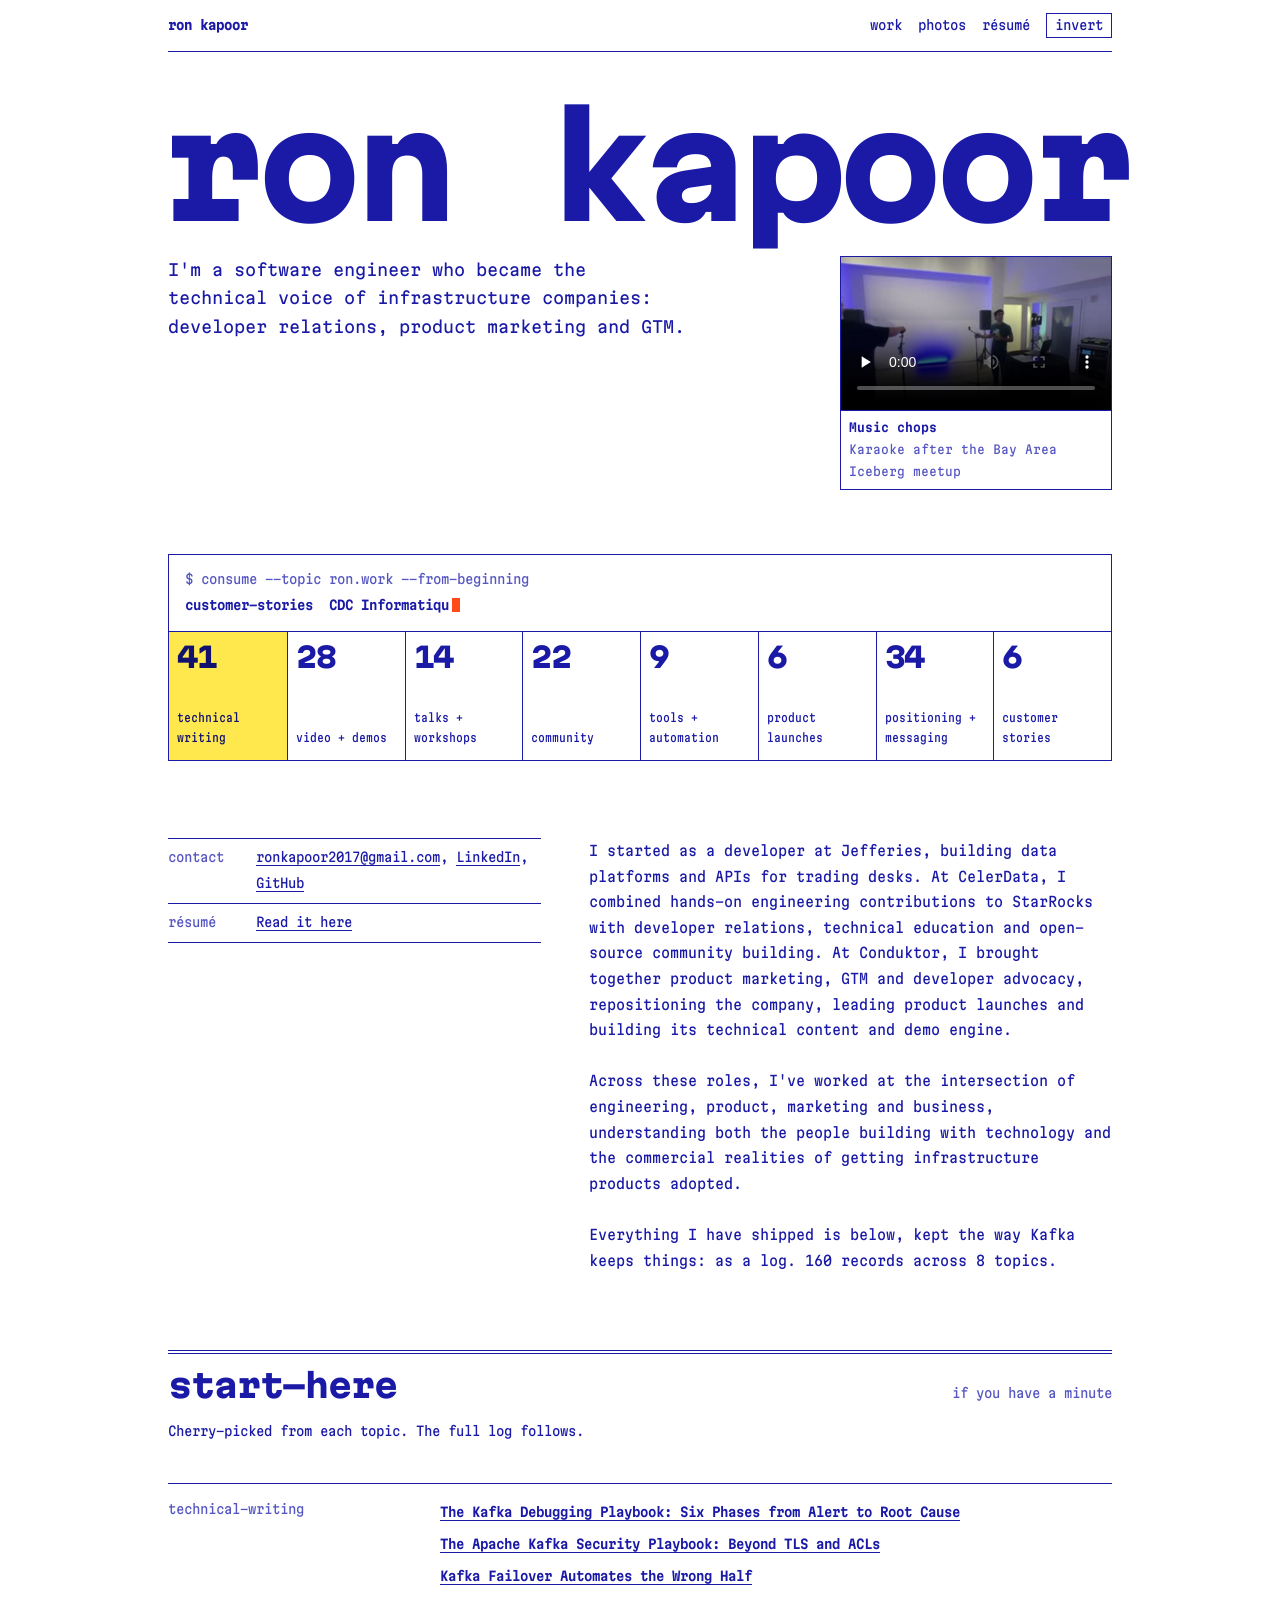
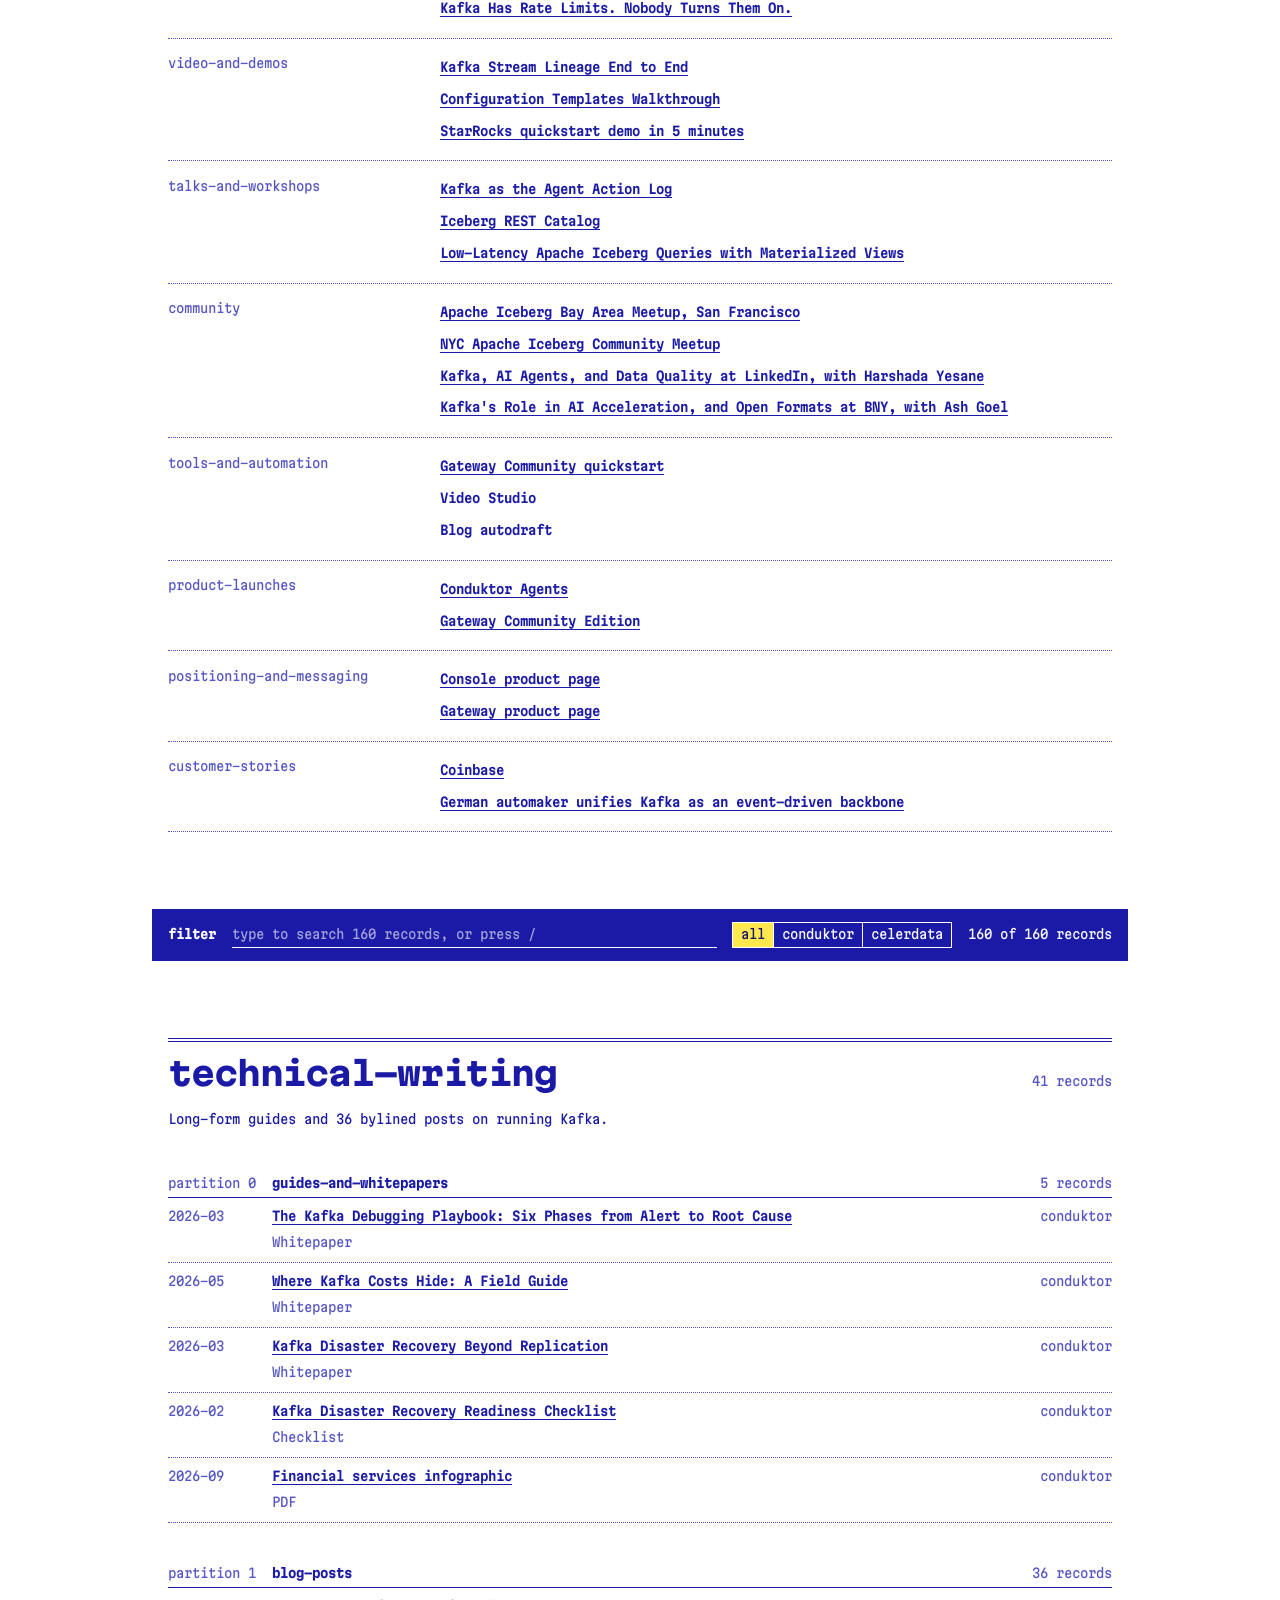
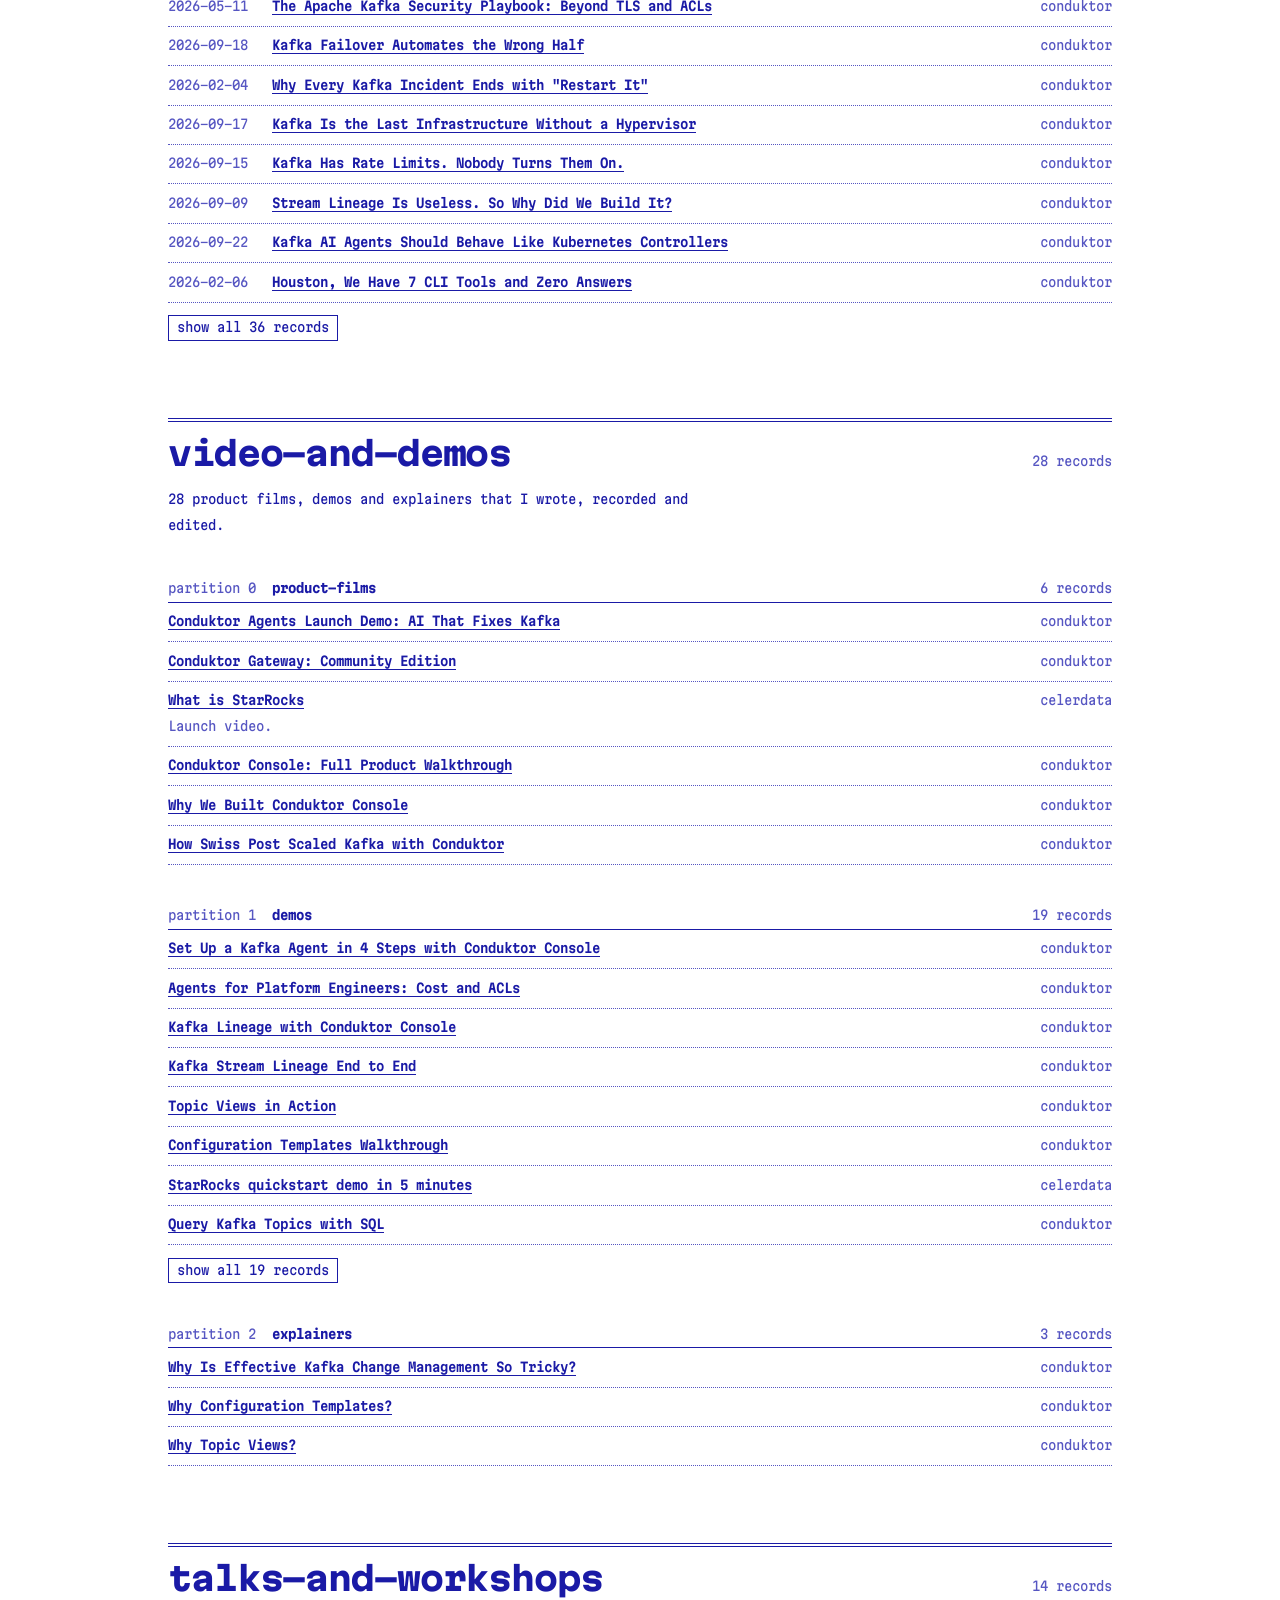
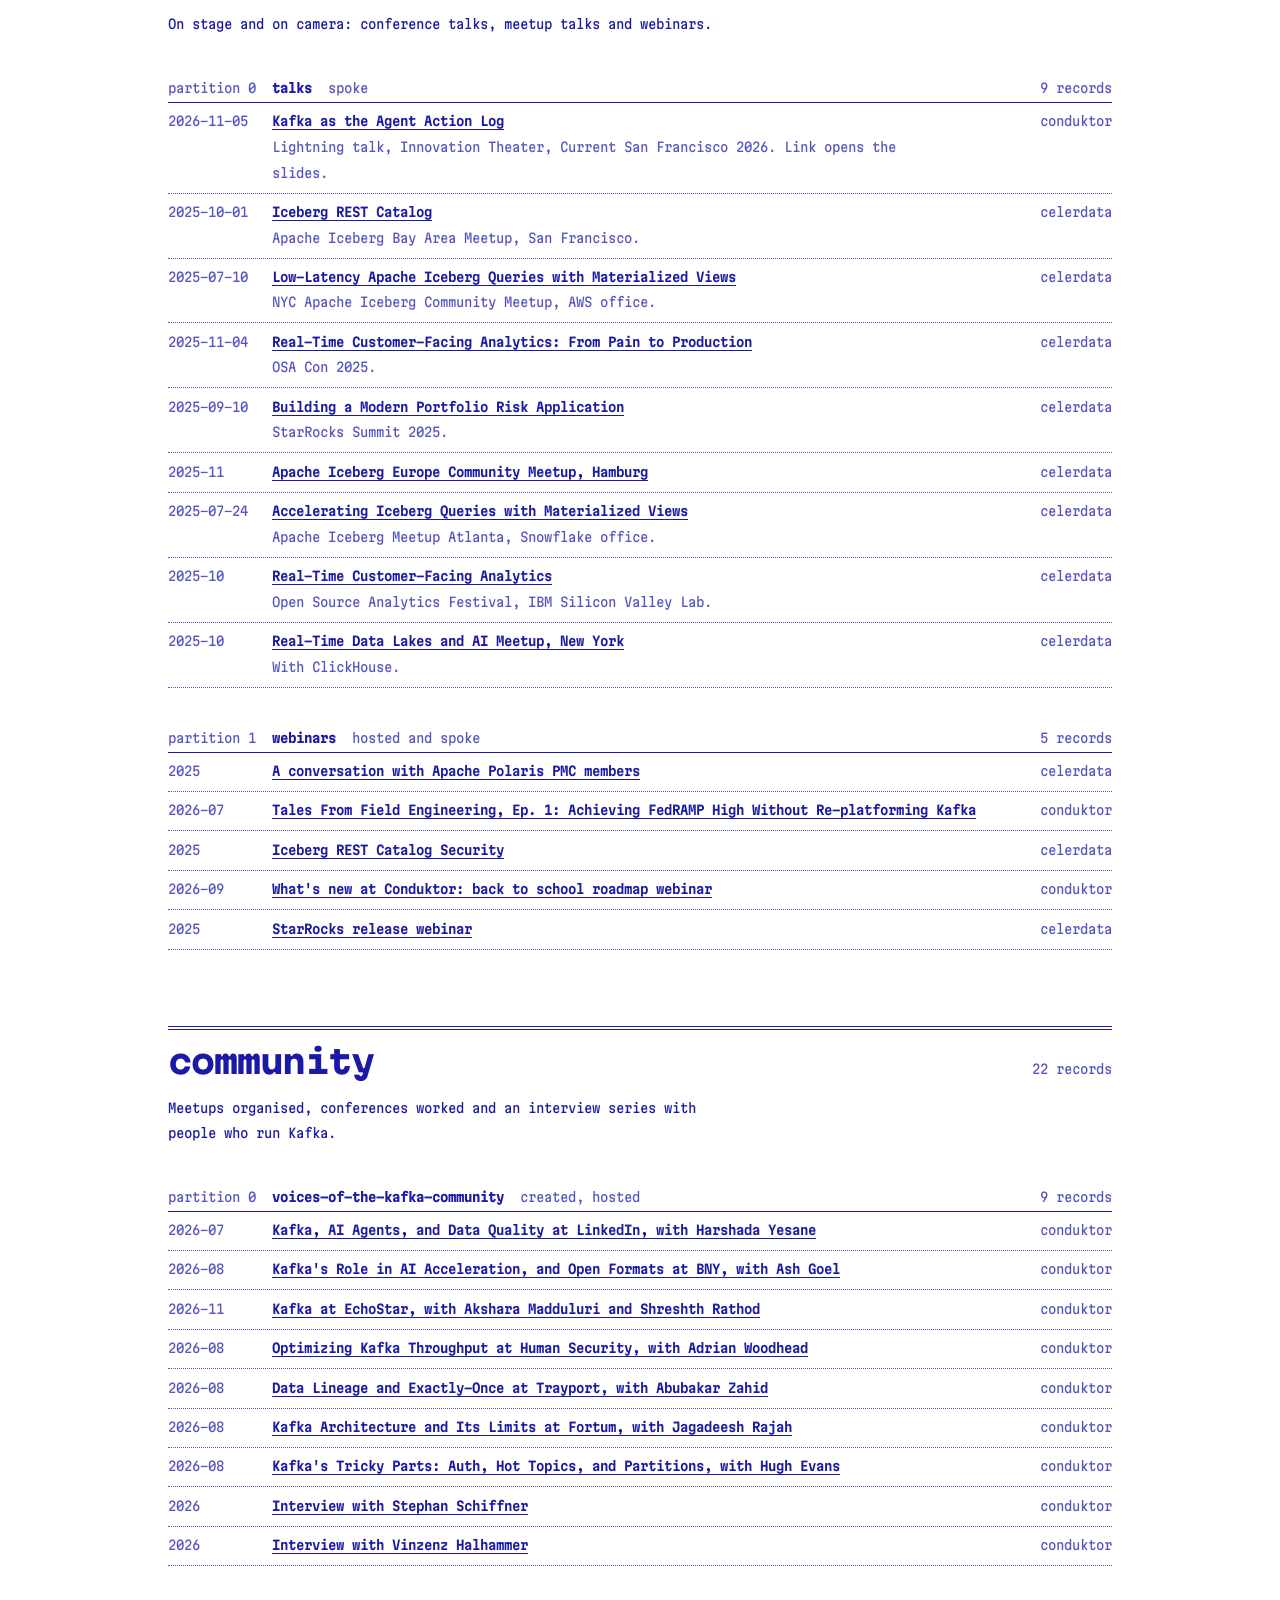
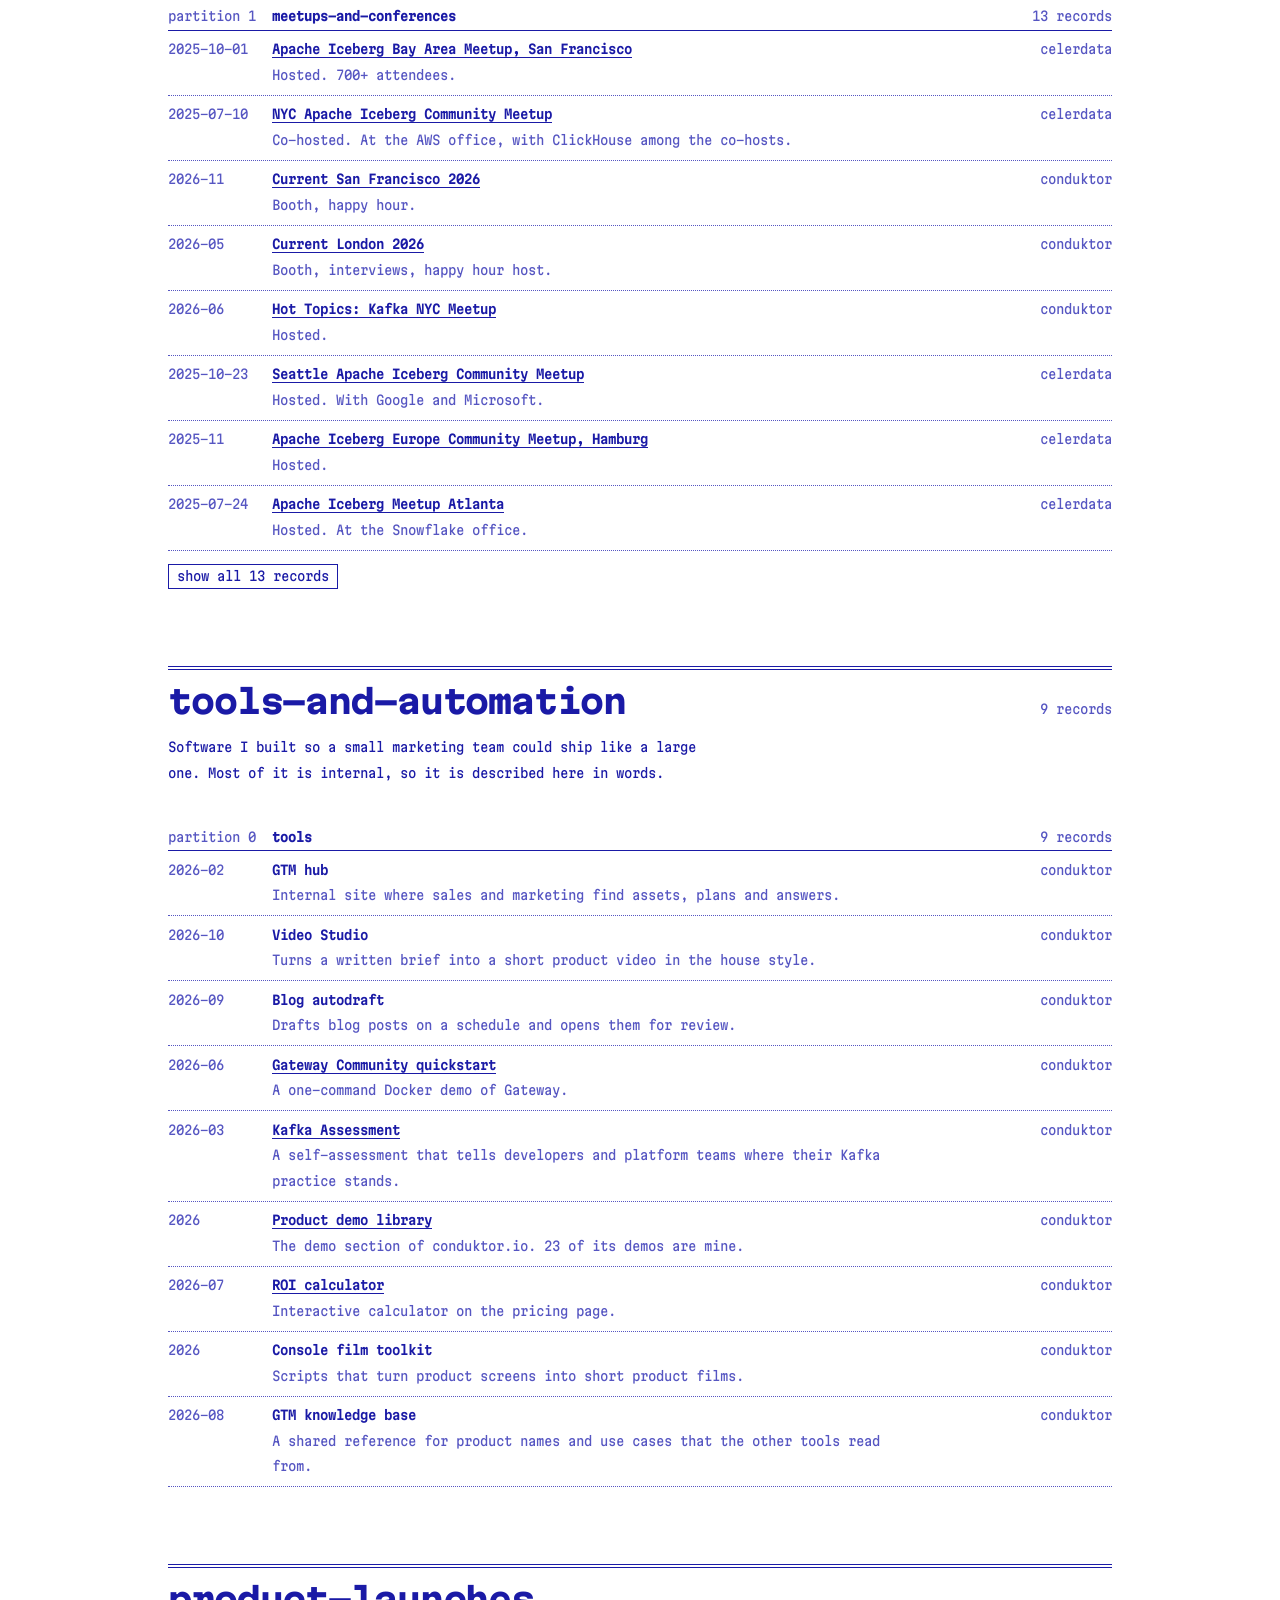
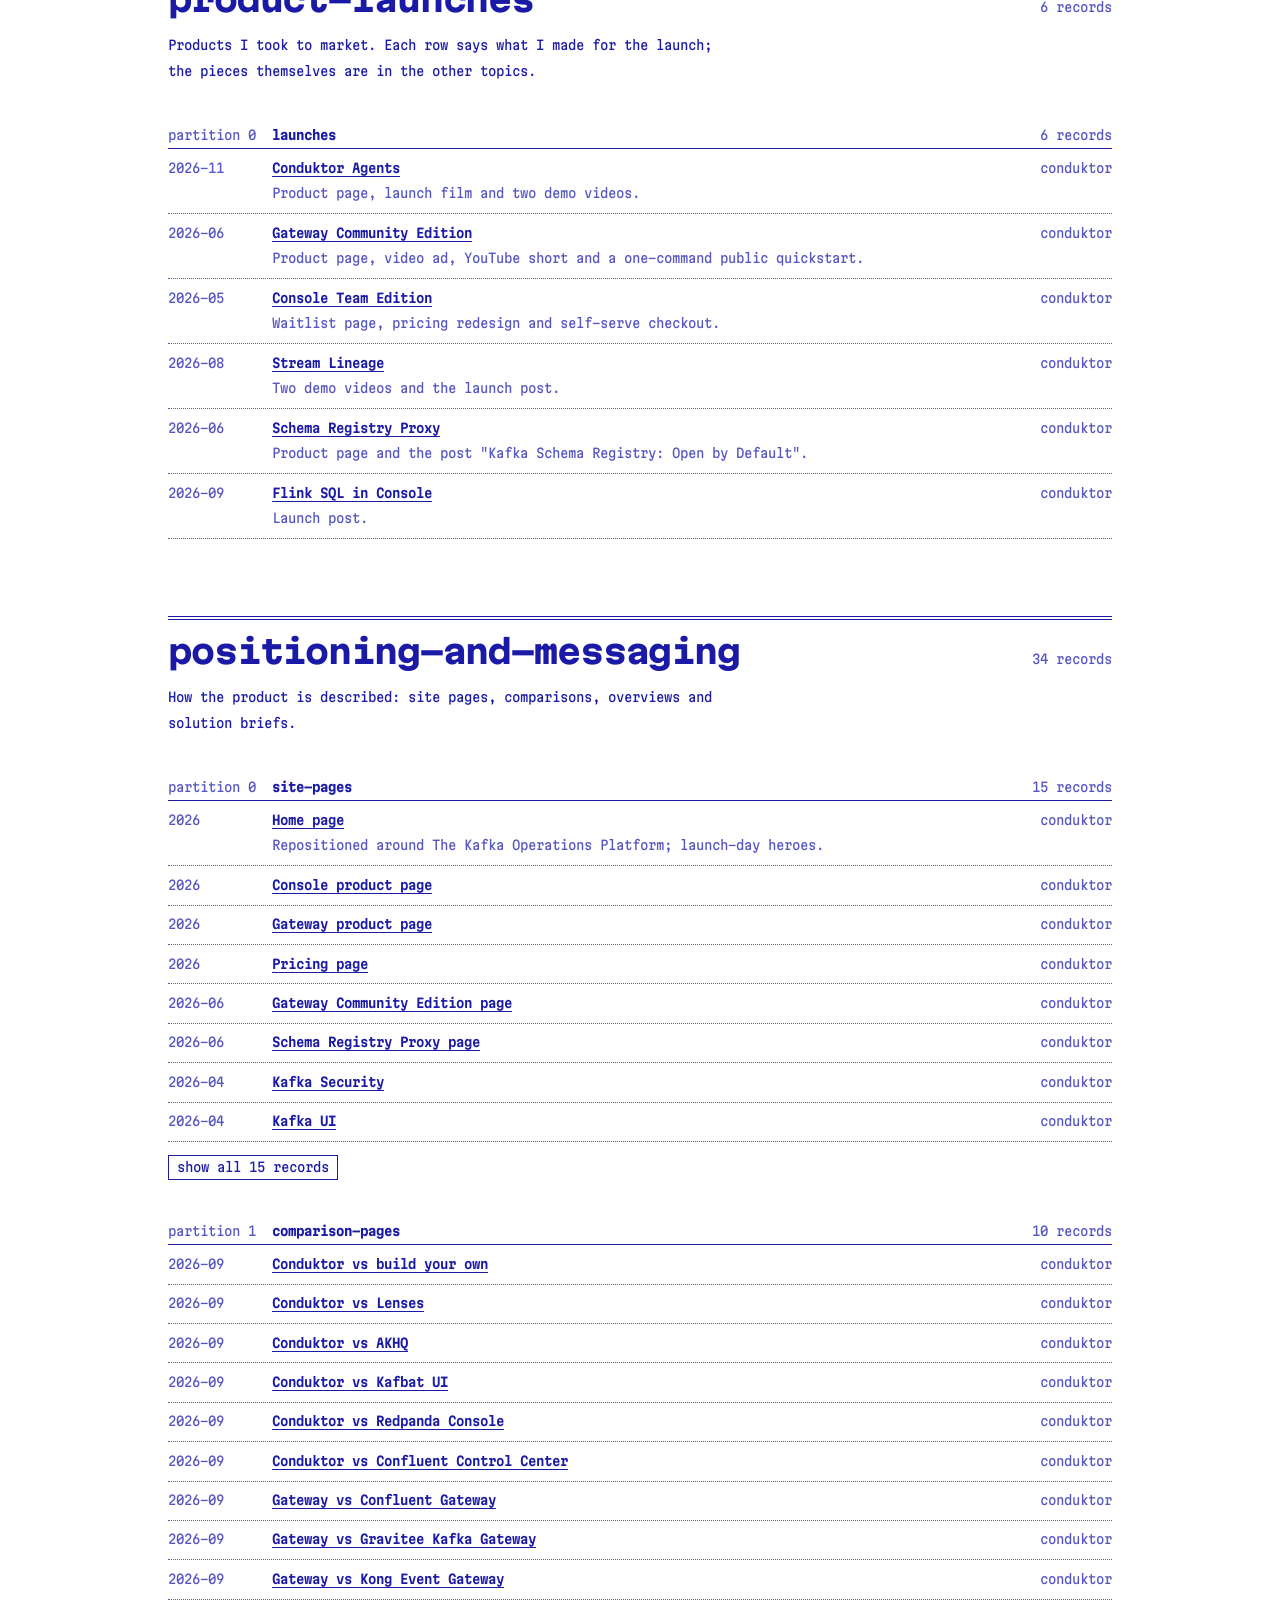
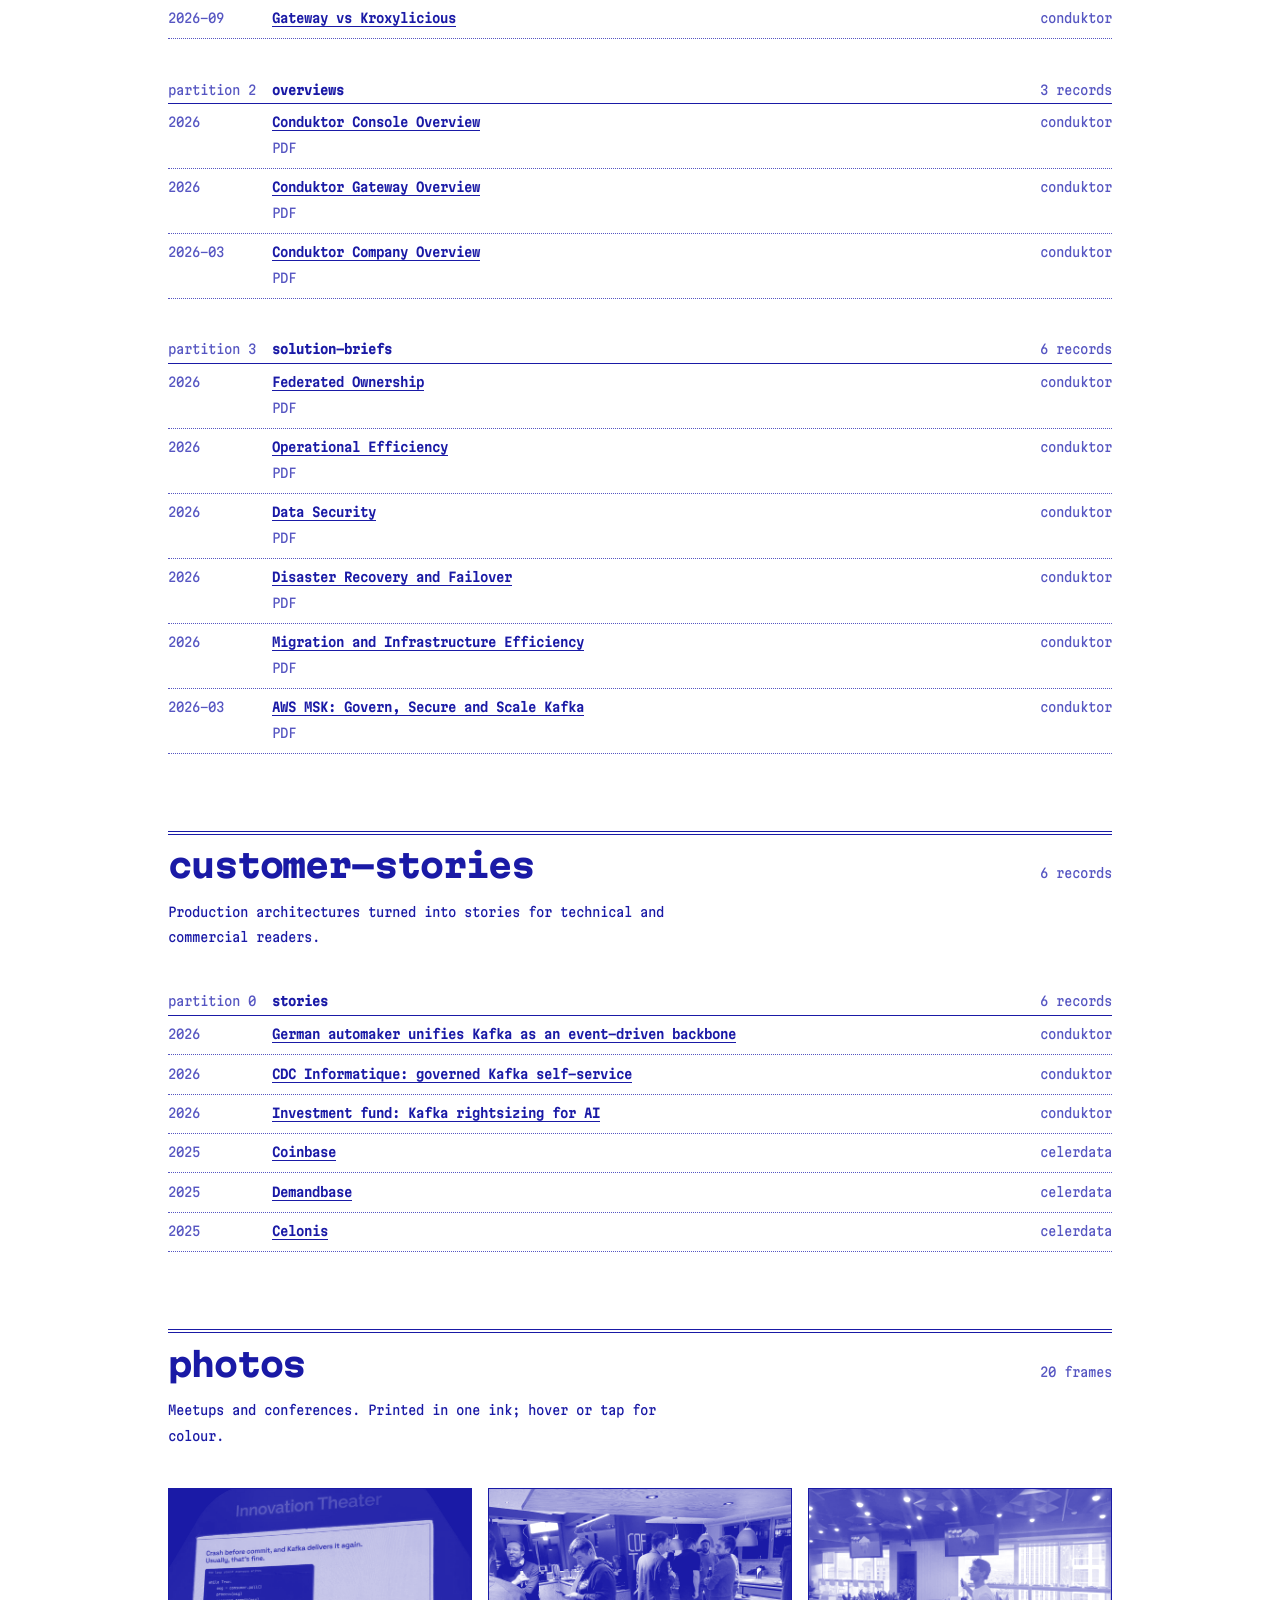
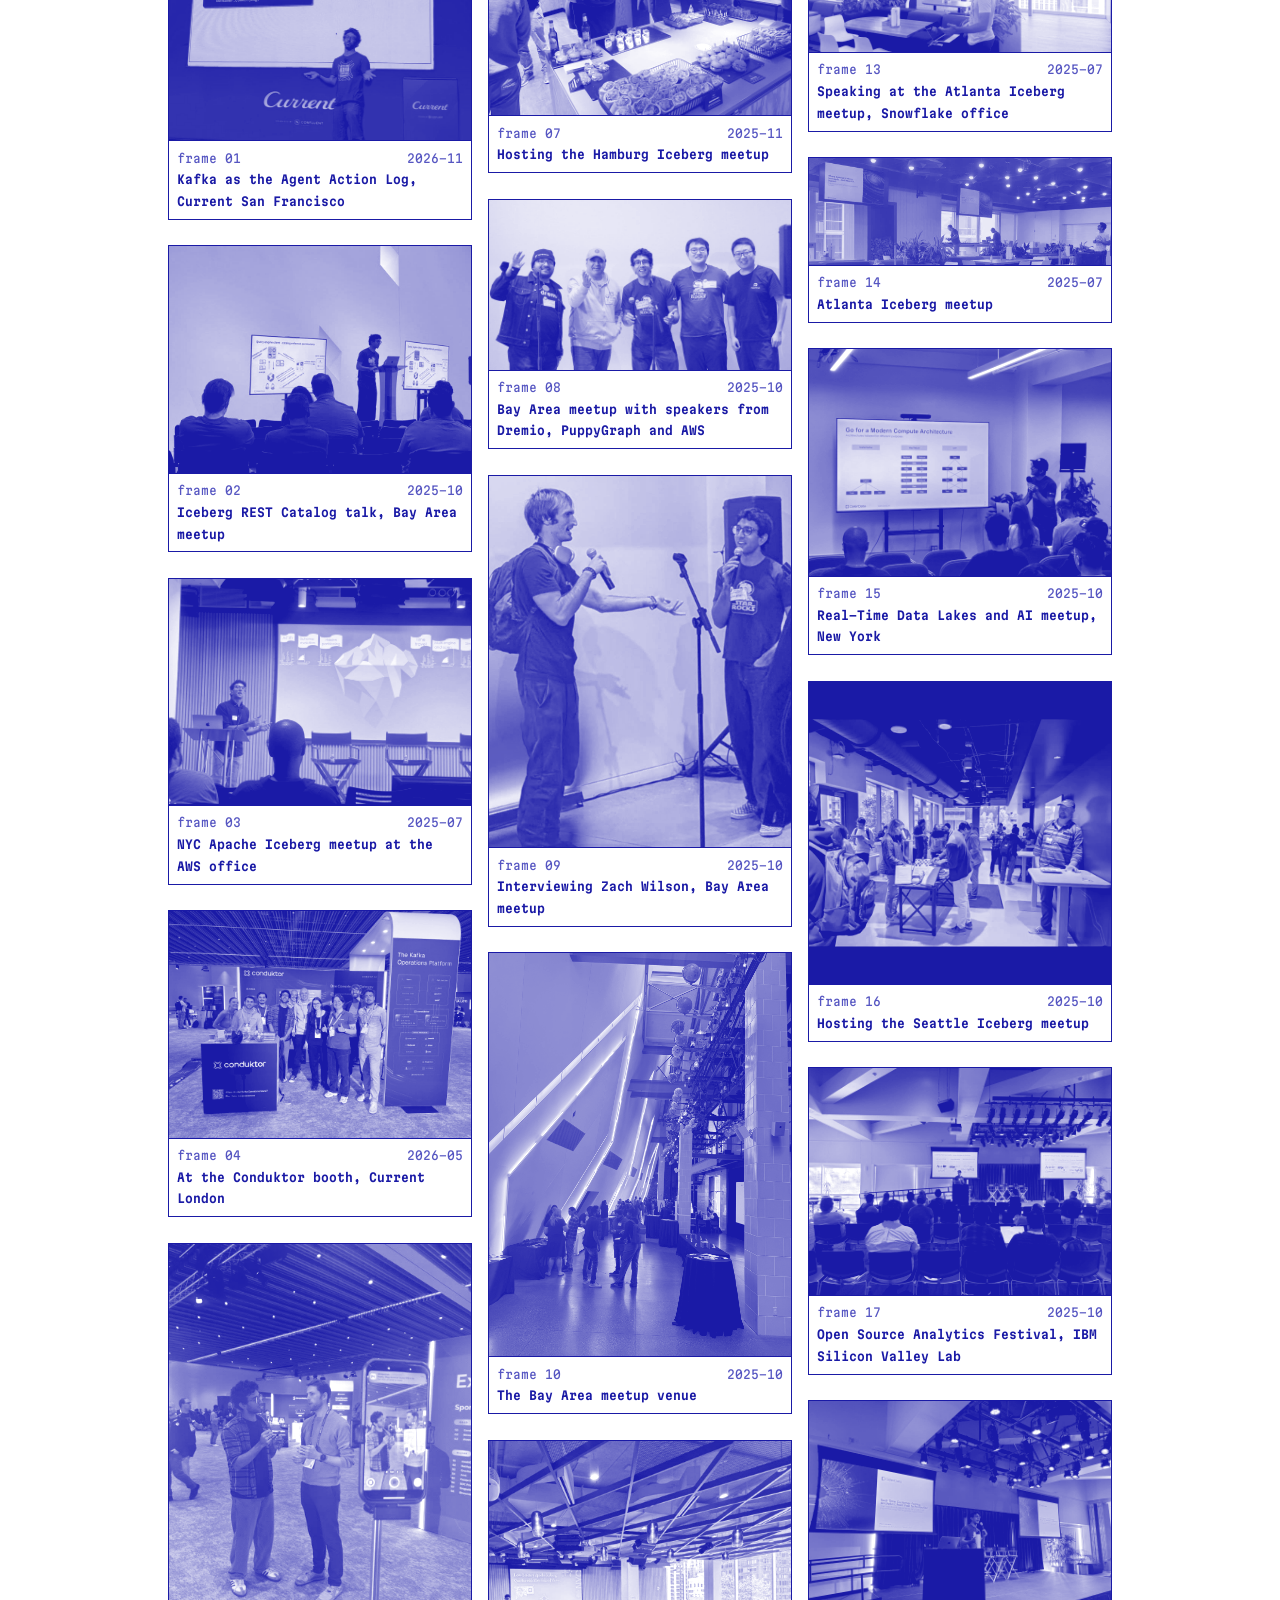
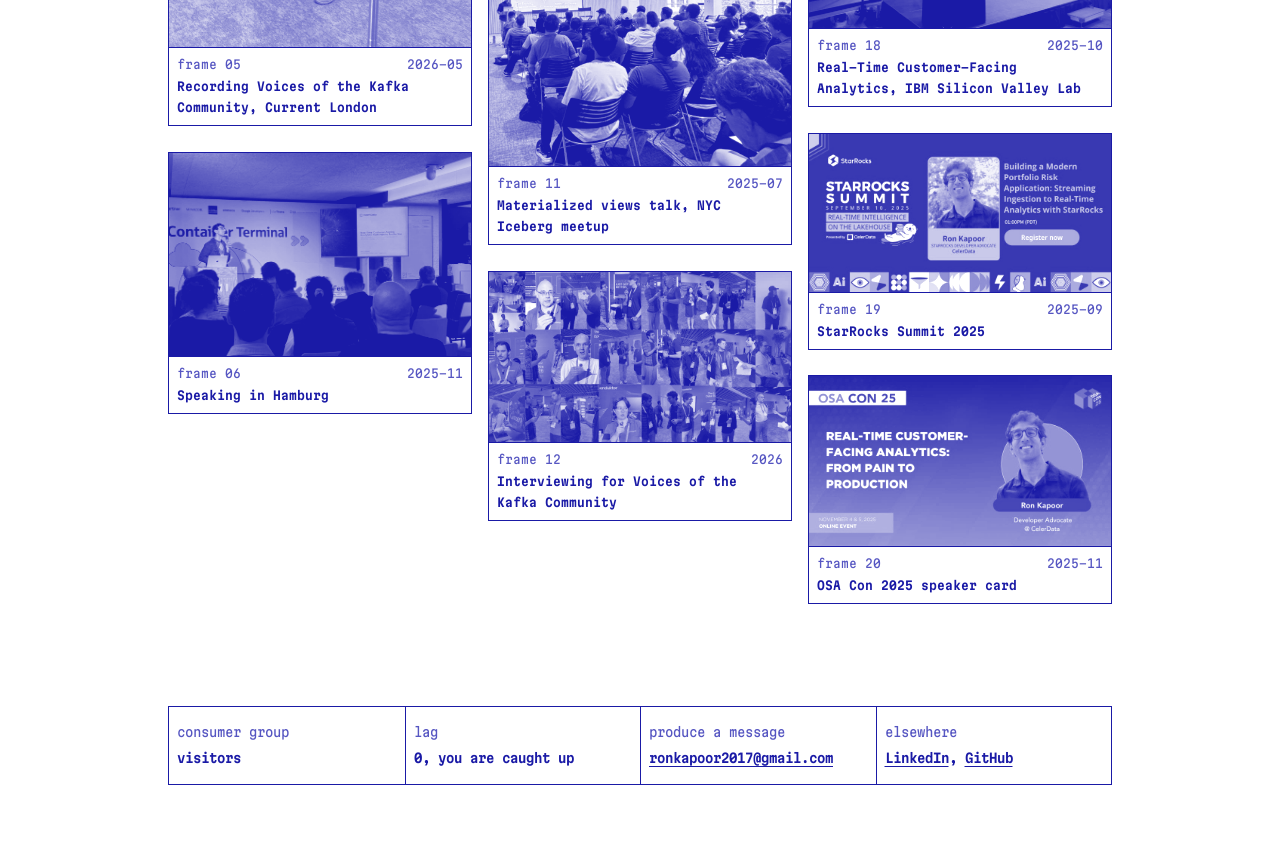
==== commit f8fc6ad4: "Move karaoke clip to the hero Co-Authored-By: Claude Fable 5.2 <noreply@anthropic.com>" ====
--- a/index.html
+++ b/index.html
@@ -29,7 +29,13 @@
 
 <section class="hero">
   <h1 class="name">Ron Kapoor</h1>
-  <p class="lede">I'm a software engineer who became the technical voice of infrastructure companies: developer relations, product marketing and GTM.</p>
+  <div class="hero-row">
+    <p class="lede">I'm a software engineer who became the technical voice of infrastructure companies: developer relations, product marketing and GTM.</p>
+    <figure class="frame chops">
+      <video controls preload="none" poster="img/karaoke.jpg"><source src="img/karaoke.mp4" type="video/mp4"></video>
+      <figcaption><span class="frame-cap">Music chops</span><span class="frame-no">Karaoke after the Bay Area Iceberg meetup</span></figcaption>
+    </figure>
+  </div>
   <div class="tail" aria-hidden="true">
     <p class="tail-cmd">$ consume --topic ron.work --from-beginning</p>
     <p class="tail-out"><span data-tail>technical-writing  The Kafka Debugging Playbook: Six Phases from Alert to Root Cause</span><span class="cursor"></span></p>
@@ -1045,93 +1051,89 @@
 <section class="photos" id="photos">
   <header class="topic-head">
     <h2>photos</h2>
-    <p class="topic-n">21 frames</p>
+    <p class="topic-n">20 frames</p>
   </header>
-  <p class="topic-blurb">Meetups, conferences and one karaoke night. Printed in one ink; hover or tap for colour.</p>
+  <p class="topic-blurb">Meetups and conferences. Printed in one ink; hover or tap for colour.</p>
   <div class="sheet">
 <figure class="frame">
   <a class="frame-img" href="img/mespeakingatcurrentsanfran.jpg"><img src="img/mespeakingatcurrentsanfran.jpg" alt="Kafka as the Agent Action Log, Current San Francisco" loading="lazy"></a>
   <figcaption><span class="frame-no">frame 01</span><time>2026-11</time><span class="frame-cap">Kafka as the Agent Action Log, Current San Francisco</span></figcaption>
 </figure>
-<figure class="frame frame-video">
-  <video controls preload="none" poster="img/karaoke.jpg"><source src="img/karaoke.mp4" type="video/mp4"></video>
-  <figcaption><span class="frame-no">frame 02</span><time>2025-10</time><span class="frame-cap">Karaoke after the Bay Area Iceberg meetup</span></figcaption>
-</figure>
 <figure class="frame">
   <a class="frame-img" href="img/talkatbayareameetup.jpg"><img src="img/talkatbayareameetup.jpg" alt="Iceberg REST Catalog talk, Bay Area meetup" loading="lazy"></a>
-  <figcaption><span class="frame-no">frame 03</span><time>2025-10</time><span class="frame-cap">Iceberg REST Catalog talk, Bay Area meetup</span></figcaption>
+  <figcaption><span class="frame-no">frame 02</span><time>2025-10</time><span class="frame-cap">Iceberg REST Catalog talk, Bay Area meetup</span></figcaption>
 </figure>
 <figure class="frame">
   <a class="frame-img" href="img/nycfirstapacheicebergmeetupspeaking.jpg"><img src="img/nycfirstapacheicebergmeetupspeaking.jpg" alt="NYC Apache Iceberg meetup at the AWS office" loading="lazy"></a>
-  <figcaption><span class="frame-no">frame 04</span><time>2025-07</time><span class="frame-cap">NYC Apache Iceberg meetup at the AWS office</span></figcaption>
+  <figcaption><span class="frame-no">frame 03</span><time>2025-07</time><span class="frame-cap">NYC Apache Iceberg meetup at the AWS office</span></figcaption>
 </figure>
 <figure class="frame">
   <a class="frame-img" href="img/attheboothcurentlondon.jpg"><img src="img/attheboothcurentlondon.jpg" alt="At the Conduktor booth, Current London" loading="lazy"></a>
-  <figcaption><span class="frame-no">frame 05</span><time>2026-05</time><span class="frame-cap">At the Conduktor booth, Current London</span></figcaption>
+  <figcaption><span class="frame-no">frame 04</span><time>2026-05</time><span class="frame-cap">At the Conduktor booth, Current London</span></figcaption>
 </figure>
 <figure class="frame">
   <a class="frame-img" href="img/interviewatcurrentlondon.jpg"><img src="img/interviewatcurrentlondon.jpg" alt="Recording Voices of the Kafka Community, Current London" loading="lazy"></a>
-  <figcaption><span class="frame-no">frame 06</span><time>2026-05</time><span class="frame-cap">Recording Voices of the Kafka Community, Current London</span></figcaption>
+  <figcaption><span class="frame-no">frame 05</span><time>2026-05</time><span class="frame-cap">Recording Voices of the Kafka Community, Current London</span></figcaption>
 </figure>
 <figure class="frame">
   <a class="frame-img" href="img/hamburgmeetupspeaking.jpg"><img src="img/hamburgmeetupspeaking.jpg" alt="Speaking in Hamburg" loading="lazy"></a>
-  <figcaption><span class="frame-no">frame 07</span><time>2025-11</time><span class="frame-cap">Speaking in Hamburg</span></figcaption>
+  <figcaption><span class="frame-no">frame 06</span><time>2025-11</time><span class="frame-cap">Speaking in Hamburg</span></figcaption>
 </figure>
 <figure class="frame">
   <a class="frame-img" href="img/hamburgmeetuphosting.jpg"><img src="img/hamburgmeetuphosting.jpg" alt="Hosting the Hamburg Iceberg meetup" loading="lazy"></a>
-  <figcaption><span class="frame-no">frame 08</span><time>2025-11</time><span class="frame-cap">Hosting the Hamburg Iceberg meetup</span></figcaption>
+  <figcaption><span class="frame-no">frame 07</span><time>2025-11</time><span class="frame-cap">Hosting the Hamburg Iceberg meetup</span></figcaption>
 </figure>
 <figure class="frame">
   <a class="frame-img" href="img/bayareameetupwithalexdremioandweimofrompuppygraphandawspms.jpg"><img src="img/bayareameetupwithalexdremioandweimofrompuppygraphandawspms.jpg" alt="Bay Area meetup with speakers from Dremio, PuppyGraph and AWS" loading="lazy"></a>
-  <figcaption><span class="frame-no">frame 09</span><time>2025-10</time><span class="frame-cap">Bay Area meetup with speakers from Dremio, PuppyGraph and AWS</span></figcaption>
+  <figcaption><span class="frame-no">frame 08</span><time>2025-10</time><span class="frame-cap">Bay Area meetup with speakers from Dremio, PuppyGraph and AWS</span></figcaption>
 </figure>
 <figure class="frame">
   <a class="frame-img" href="img/meinterviewingzachwilson.jpg"><img src="img/meinterviewingzachwilson.jpg" alt="Interviewing Zach Wilson, Bay Area meetup" loading="lazy"></a>
-  <figcaption><span class="frame-no">frame 10</span><time>2025-10</time><span class="frame-cap">Interviewing Zach Wilson, Bay Area meetup</span></figcaption>
+  <figcaption><span class="frame-no">frame 09</span><time>2025-10</time><span class="frame-cap">Interviewing Zach Wilson, Bay Area meetup</span></figcaption>
 </figure>
 <figure class="frame">
   <a class="frame-img" href="img/bayareameetupvenue.jpg"><img src="img/bayareameetupvenue.jpg" alt="The Bay Area meetup venue" loading="lazy"></a>
-  <figcaption><span class="frame-no">frame 11</span><time>2025-10</time><span class="frame-cap">The Bay Area meetup venue</span></figcaption>
+  <figcaption><span class="frame-no">frame 10</span><time>2025-10</time><span class="frame-cap">The Bay Area meetup venue</span></figcaption>
 </figure>
 <figure class="frame">
   <a class="frame-img" href="img/nycapacheoicebergmeetup2speaking.jpg"><img src="img/nycapacheoicebergmeetup2speaking.jpg" alt="Materialized views talk, NYC Iceberg meetup" loading="lazy"></a>
-  <figcaption><span class="frame-no">frame 12</span><time>2025-07</time><span class="frame-cap">Materialized views talk, NYC Iceberg meetup</span></figcaption>
+  <figcaption><span class="frame-no">frame 11</span><time>2025-07</time><span class="frame-cap">Materialized views talk, NYC Iceberg meetup</span></figcaption>
 </figure>
 <figure class="frame">
   <a class="frame-img" href="img/interviewingpeopleatcurrentvoicesofcommunit.jpg"><img src="img/interviewingpeopleatcurrentvoicesofcommunit.jpg" alt="Interviewing for Voices of the Kafka Community" loading="lazy"></a>
-  <figcaption><span class="frame-no">frame 13</span><time>2026</time><span class="frame-cap">Interviewing for Voices of the Kafka Community</span></figcaption>
+  <figcaption><span class="frame-no">frame 12</span><time>2026</time><span class="frame-cap">Interviewing for Voices of the Kafka Community</span></figcaption>
 </figure>
 <figure class="frame">
   <a class="frame-img" href="img/snowflakemeetupatlantaspeaking.jpg"><img src="img/snowflakemeetupatlantaspeaking.jpg" alt="Speaking at the Atlanta Iceberg meetup, Snowflake office" loading="lazy"></a>
-  <figcaption><span class="frame-no">frame 14</span><time>2025-07</time><span class="frame-cap">Speaking at the Atlanta Iceberg meetup, Snowflake office</span></figcaption>
+  <figcaption><span class="frame-no">frame 13</span><time>2025-07</time><span class="frame-cap">Speaking at the Atlanta Iceberg meetup, Snowflake office</span></figcaption>
 </figure>
 <figure class="frame">
   <a class="frame-img" href="img/snowflakemeetupatlanta.jpg"><img src="img/snowflakemeetupatlanta.jpg" alt="Atlanta Iceberg meetup" loading="lazy"></a>
-  <figcaption><span class="frame-no">frame 15</span><time>2025-07</time><span class="frame-cap">Atlanta Iceberg meetup</span></figcaption>
+  <figcaption><span class="frame-no">frame 14</span><time>2025-07</time><span class="frame-cap">Atlanta Iceberg meetup</span></figcaption>
 </figure>
 <figure class="frame">
   <a class="frame-img" href="img/realtimedatalakesaimeetupspeaking.jpg"><img src="img/realtimedatalakesaimeetupspeaking.jpg" alt="Real-Time Data Lakes and AI meetup, New York" loading="lazy"></a>
-  <figcaption><span class="frame-no">frame 16</span><time>2025-10</time><span class="frame-cap">Real-Time Data Lakes and AI meetup, New York</span></figcaption>
+  <figcaption><span class="frame-no">frame 15</span><time>2025-10</time><span class="frame-cap">Real-Time Data Lakes and AI meetup, New York</span></figcaption>
 </figure>
 <figure class="frame">
   <a class="frame-img" href="img/seattlemicrosoftmeetuphosting.jpg"><img src="img/seattlemicrosoftmeetuphosting.jpg" alt="Hosting the Seattle Iceberg meetup" loading="lazy"></a>
-  <figcaption><span class="frame-no">frame 17</span><time>2025-10</time><span class="frame-cap">Hosting the Seattle Iceberg meetup</span></figcaption>
+  <figcaption><span class="frame-no">frame 16</span><time>2025-10</time><span class="frame-cap">Hosting the Seattle Iceberg meetup</span></figcaption>
 </figure>
 <figure class="frame">
   <a class="frame-img" href="img/ibmresearchlabtalk.jpg"><img src="img/ibmresearchlabtalk.jpg" alt="Open Source Analytics Festival, IBM Silicon Valley Lab" loading="lazy"></a>
-  <figcaption><span class="frame-no">frame 18</span><time>2025-10</time><span class="frame-cap">Open Source Analytics Festival, IBM Silicon Valley Lab</span></figcaption>
+  <figcaption><span class="frame-no">frame 17</span><time>2025-10</time><span class="frame-cap">Open Source Analytics Festival, IBM Silicon Valley Lab</span></figcaption>
 </figure>
 <figure class="frame">
   <a class="frame-img" href="img/ibmresearchlabtalk2.jpg"><img src="img/ibmresearchlabtalk2.jpg" alt="Real-Time Customer-Facing Analytics, IBM Silicon Valley Lab" loading="lazy"></a>
-  <figcaption><span class="frame-no">frame 19</span><time>2025-10</time><span class="frame-cap">Real-Time Customer-Facing Analytics, IBM Silicon Valley Lab</span></figcaption>
+  <figcaption><span class="frame-no">frame 18</span><time>2025-10</time><span class="frame-cap">Real-Time Customer-Facing Analytics, IBM Silicon Valley Lab</span></figcaption>
 </figure>
 <figure class="frame">
   <a class="frame-img" href="img/starrrockssummitcover.jpg"><img src="img/starrrockssummitcover.jpg" alt="StarRocks Summit 2025" loading="lazy"></a>
-  <figcaption><span class="frame-no">frame 20</span><time>2025-09</time><span class="frame-cap">StarRocks Summit 2025</span></figcaption>
+  <figcaption><span class="frame-no">frame 19</span><time>2025-09</time><span class="frame-cap">StarRocks Summit 2025</span></figcaption>
 </figure>
 <figure class="frame">
   <a class="frame-img" href="img/realtimeaiandlakescoverimage.jpg"><img src="img/realtimeaiandlakescoverimage.jpg" alt="OSA Con 2025 speaker card" loading="lazy"></a>
-  <figcaption><span class="frame-no">frame 21</span><time>2025-11</time><span class="frame-cap">OSA Con 2025 speaker card</span></figcaption>
+  <figcaption><span class="frame-no">frame 20</span><time>2025-11</time><span class="frame-cap">OSA Con 2025 speaker card</span></figcaption>
 </figure>
   </div>
 </section>
--- a/style.css
+++ b/style.css
@@ -71,6 +71,13 @@
 .tail-out { white-space: pre; overflow: hidden; text-overflow: ellipsis; font-weight: 600; }
 .cursor { display: inline-block; width: 1ch; height: 1.05em; margin-left: 0.4ch; background: var(--hot); vertical-align: -0.15em; animation: blink 1.1s steps(1) infinite; }
 @keyframes blink { 50% { opacity: 0; } }
+
+.hero-row { display: grid; grid-template-columns: minmax(0, 1fr) 34ch; gap: var(--line) 4ch; align-items: start; margin-top: var(--line); }
+.hero-row .lede { margin-top: 0; }
+.chops { margin: 0; }
+.chops figcaption { display: block; }
+.chops .frame-cap, .chops .frame-no { display: block; }
+@media (max-width: 48rem) { .hero-row { grid-template-columns: 1fr; } .chops { max-width: 34ch; } }
 
 /* Log strip: one cell per topic, echoing a partition of segments */
 .strip { display: grid; grid-template-columns: repeat(8, 1fr); margin-top: -1px; border: 1px solid var(--ink); }
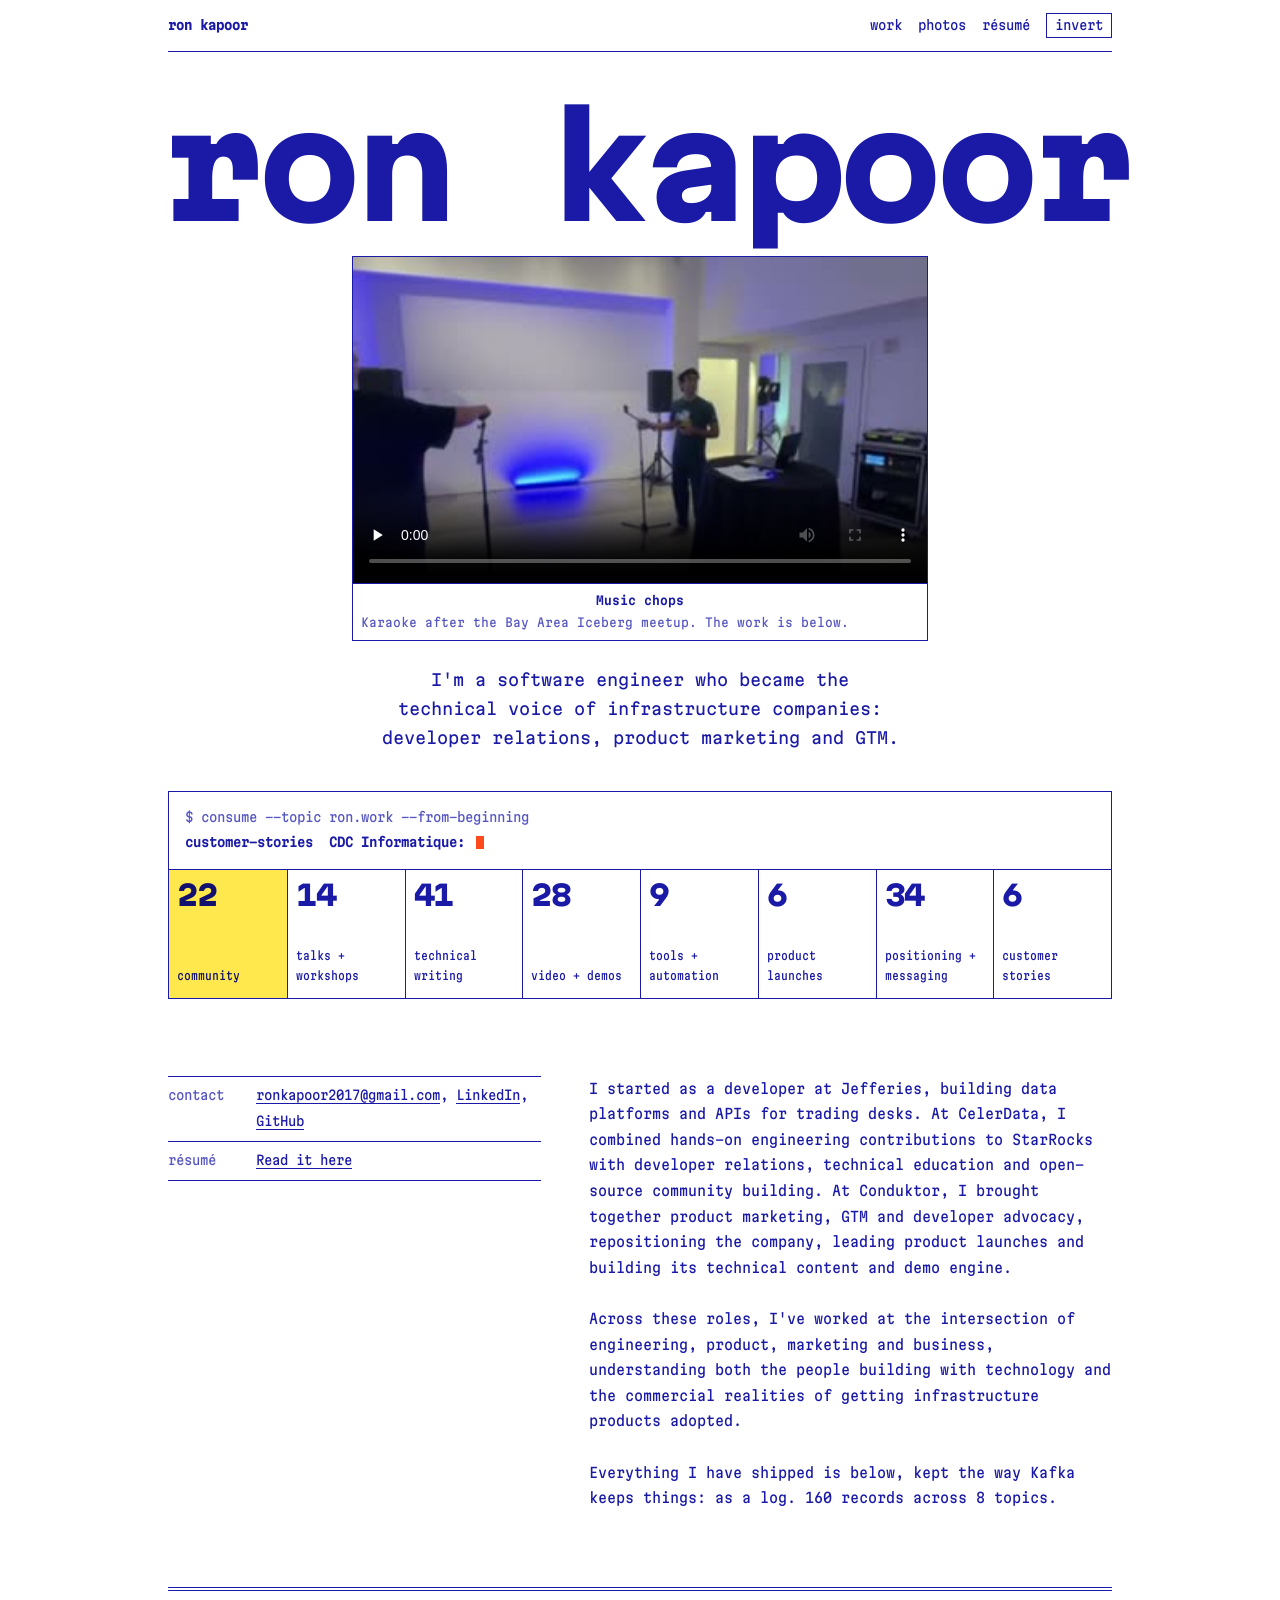
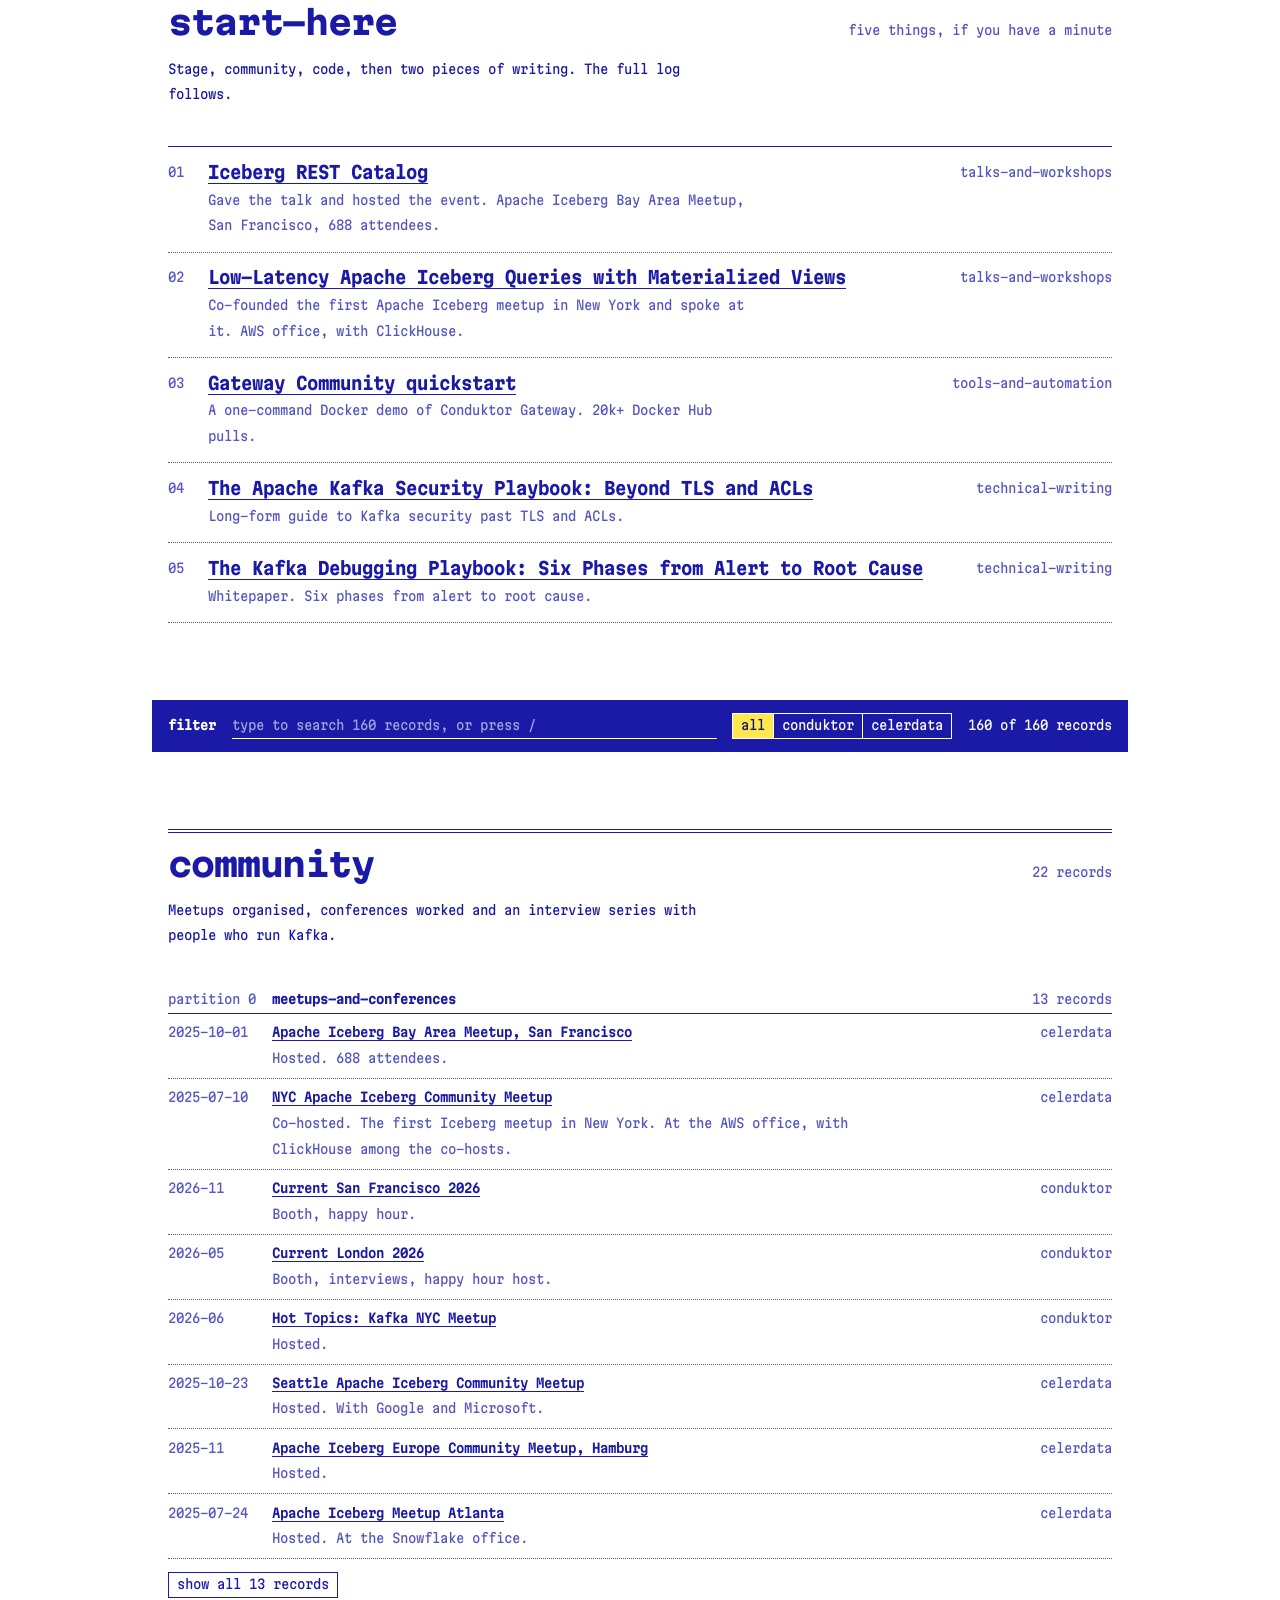
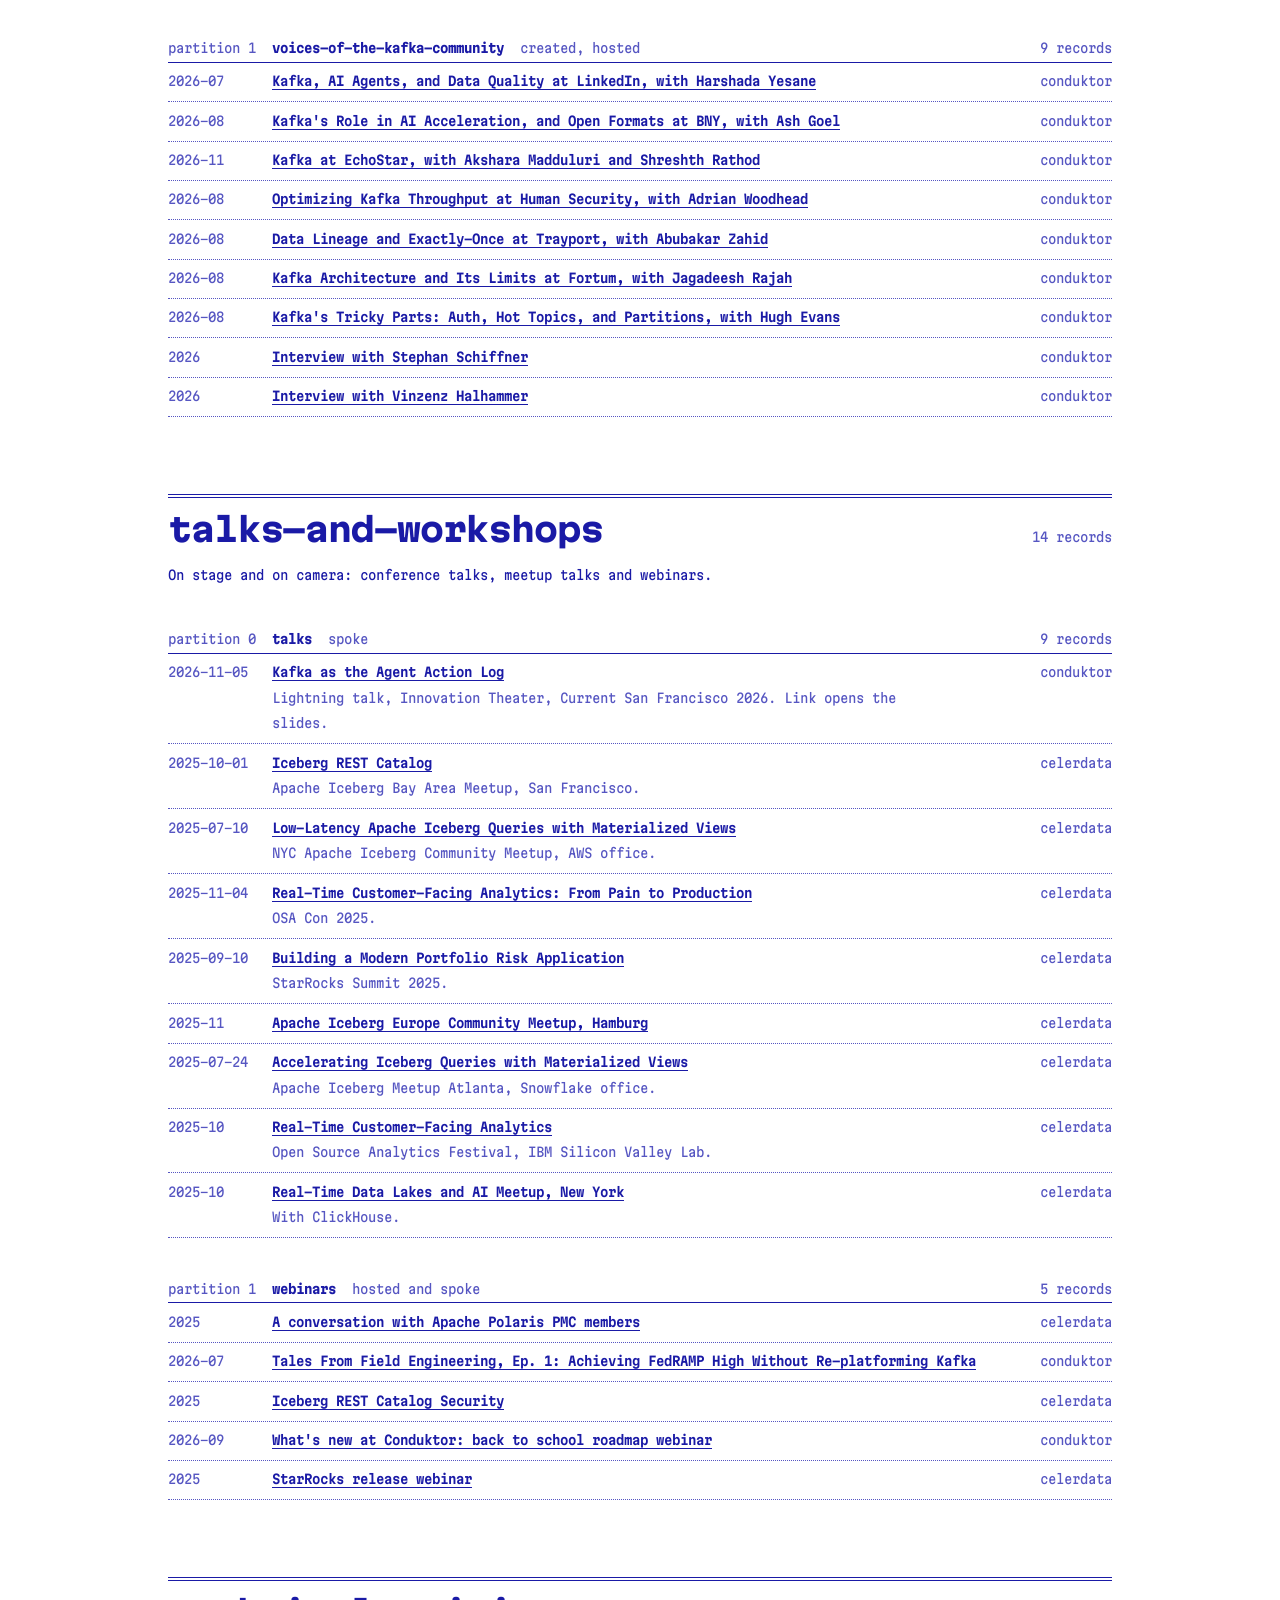
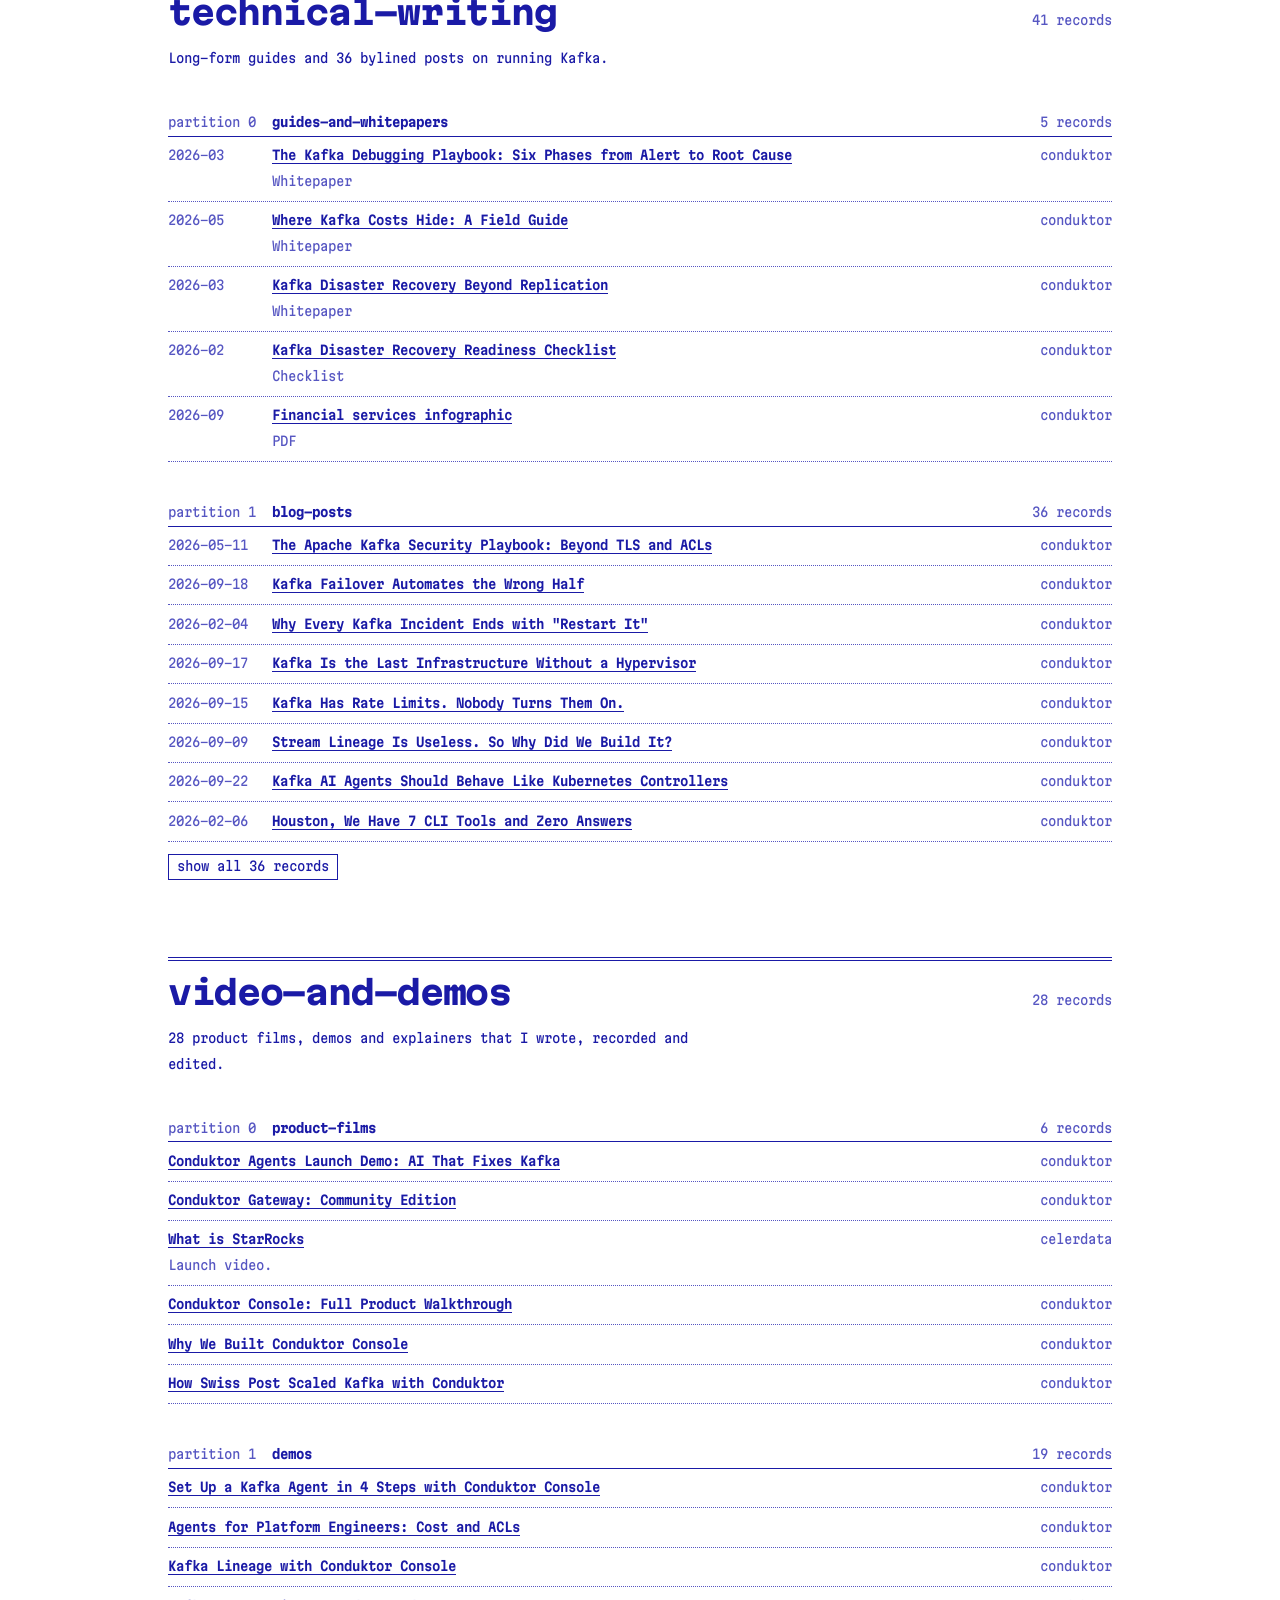
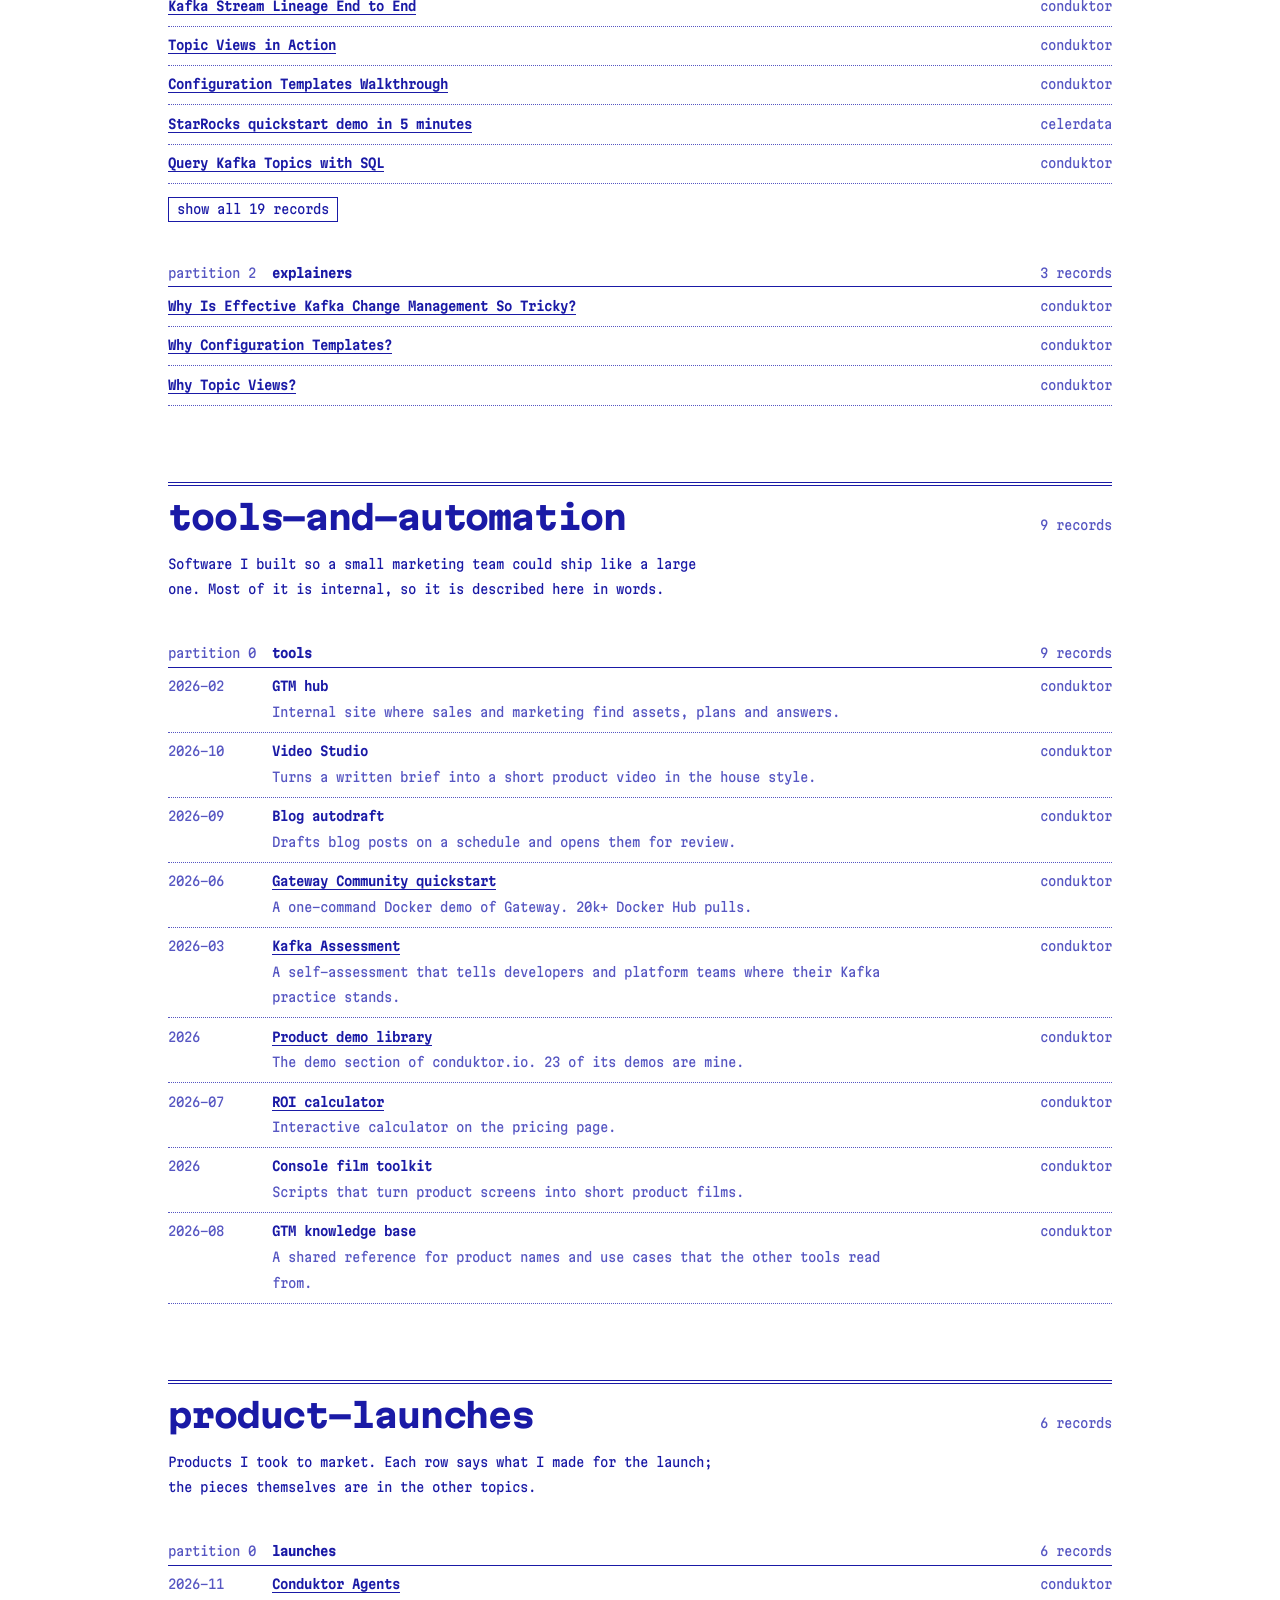
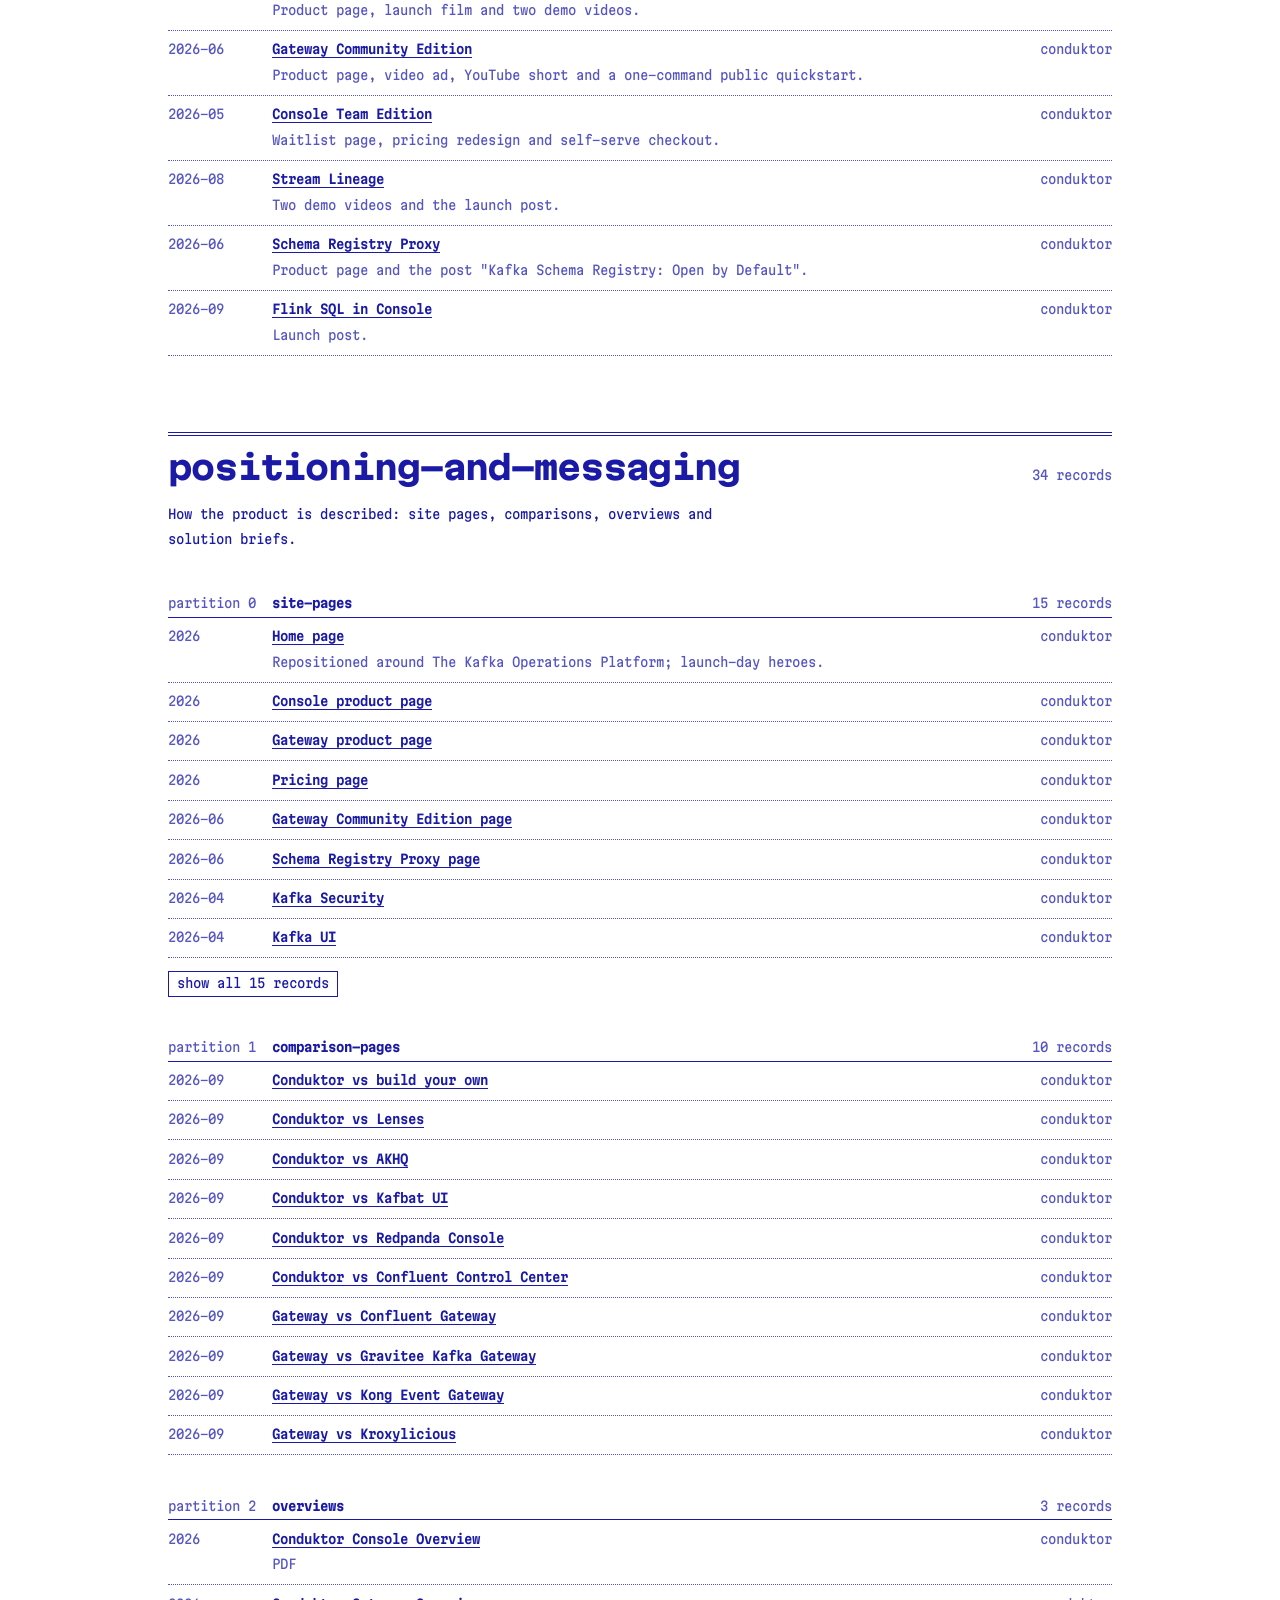
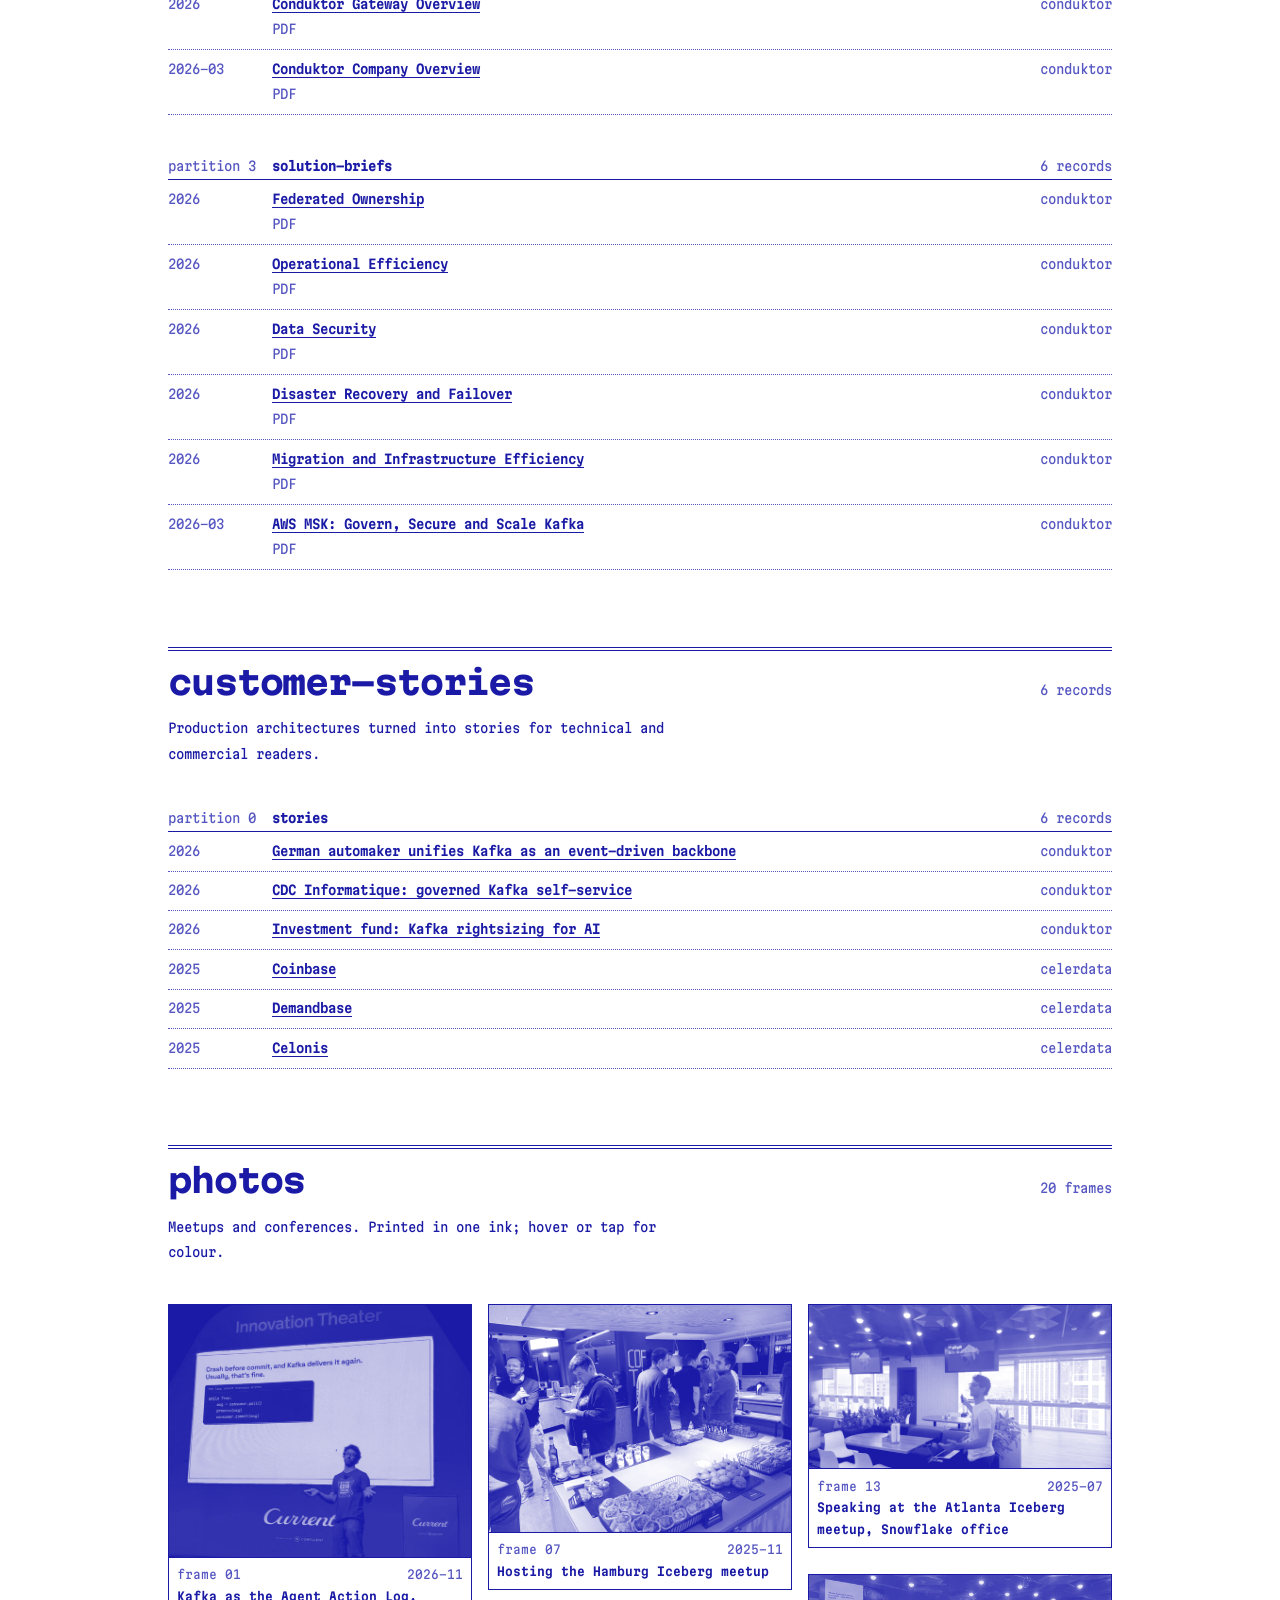
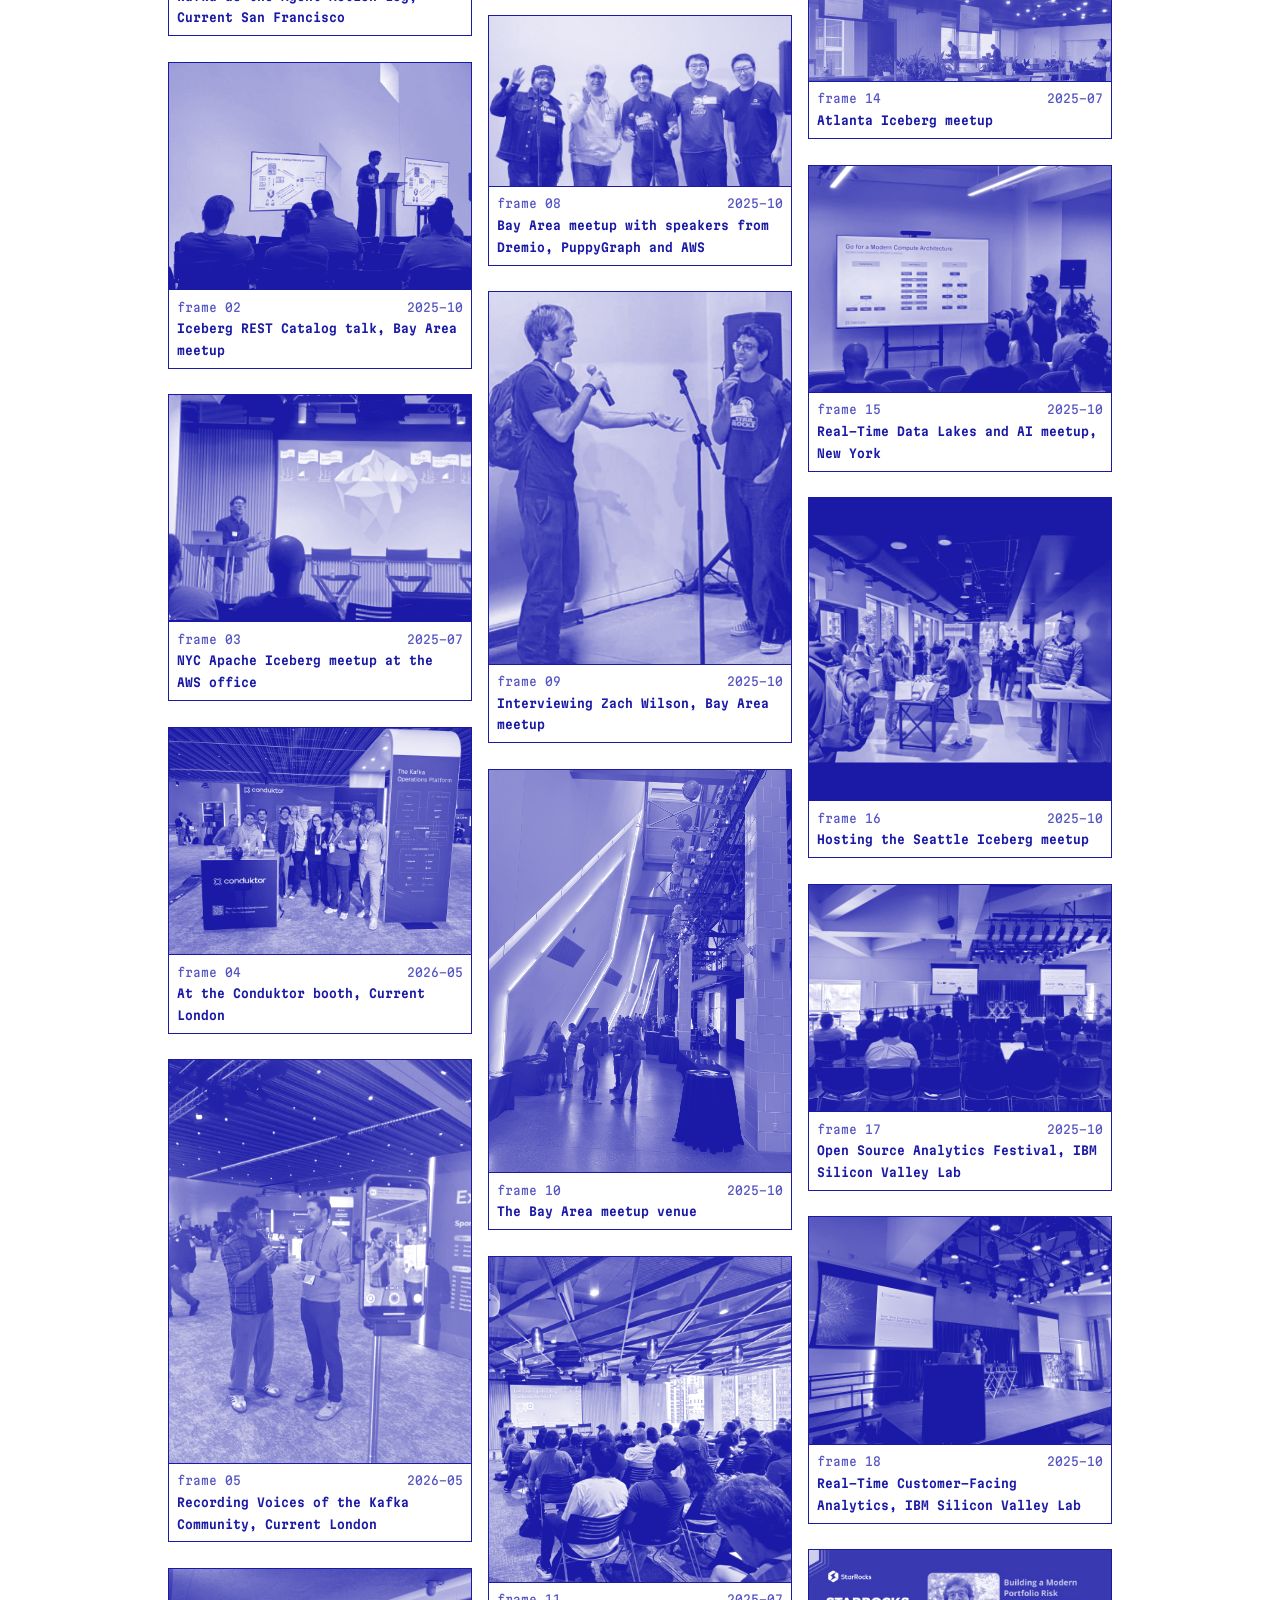
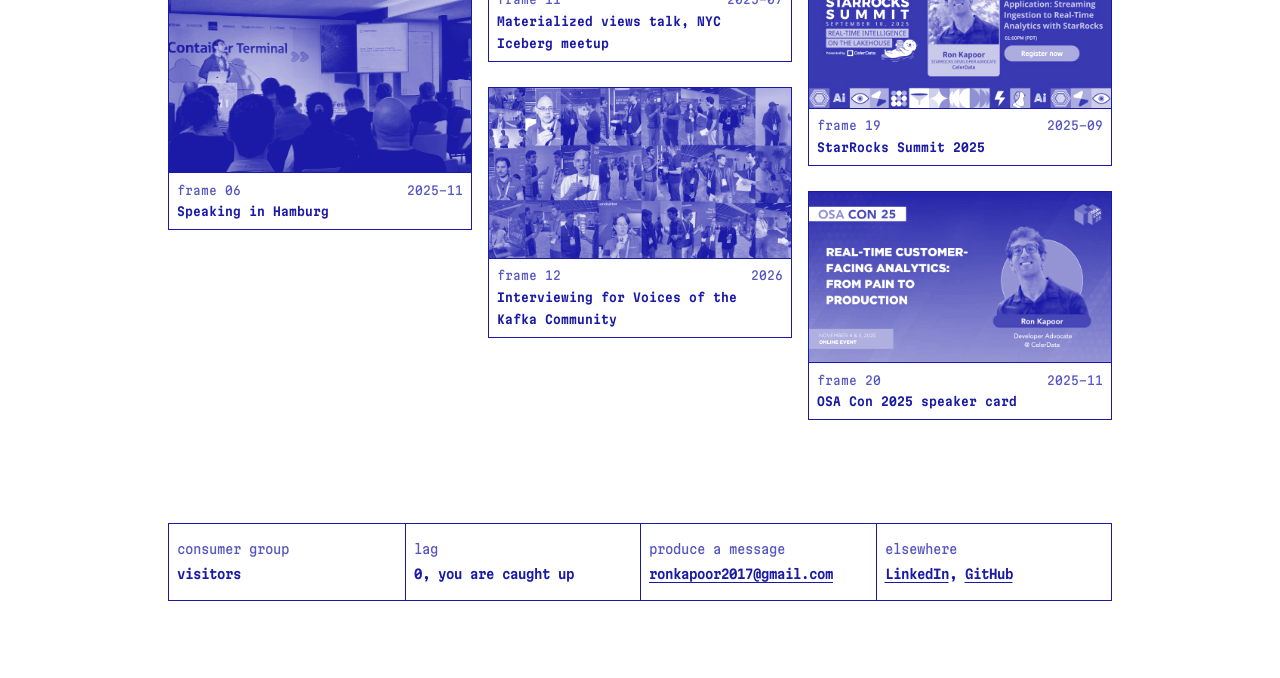
==== commit c180ad4d: "Start here: five picks with blurbs; community and talks first; karaoke front and centre Topic order " ====
--- a/index.html
+++ b/index.html
@@ -4,10 +4,10 @@
 <meta charset="utf-8">
 <meta name="viewport" content="width=device-width, initial-scale=1">
 <title>Ron Kapoor: product marketing, developer relations, GTM engineering</title>
-<meta name="description" content="Everything Ron Kapoor has shipped at Conduktor and CelerData: 160 records across positioning, launches, writing, video, talks, community and tools.">
+<meta name="description" content="Everything Ron Kapoor has shipped at Conduktor and CelerData: 160 records across community, talks, writing, video, tools, launches and positioning.">
 <meta name="robots" content="noai, noimageai">
 <meta property="og:title" content="Ron Kapoor: product marketing, developer relations, GTM engineering">
-<meta property="og:description" content="Everything Ron Kapoor has shipped at Conduktor and CelerData: 160 records across positioning, launches, writing, video, talks, community and tools.">
+<meta property="og:description" content="Everything Ron Kapoor has shipped at Conduktor and CelerData: 160 records across community, talks, writing, video, tools, launches and positioning.">
 <script>try{var t=localStorage.getItem('theme');if(t)document.documentElement.dataset.theme=t}catch(e){}document.documentElement.classList.add('js')</script>
 <link rel="preconnect" href="https://fonts.googleapis.com">
 <link rel="preconnect" href="https://fonts.gstatic.com" crossorigin>
@@ -29,22 +29,20 @@
 
 <section class="hero">
   <h1 class="name">Ron Kapoor</h1>
-  <div class="hero-row">
-    <p class="lede">I'm a software engineer who became the technical voice of infrastructure companies: developer relations, product marketing and GTM.</p>
-    <figure class="frame chops">
-      <video controls preload="none" poster="img/karaoke.jpg"><source src="img/karaoke.mp4" type="video/mp4"></video>
-      <figcaption><span class="frame-cap">Music chops</span><span class="frame-no">Karaoke after the Bay Area Iceberg meetup</span></figcaption>
-    </figure>
-  </div>
+  <figure class="frame chops">
+    <video controls preload="none" poster="img/karaoke.jpg"><source src="img/karaoke.mp4" type="video/mp4"></video>
+    <figcaption><span class="frame-cap">Music chops</span><span class="frame-no">Karaoke after the Bay Area Iceberg meetup. The work is below.</span></figcaption>
+  </figure>
+  <p class="lede">I'm a software engineer who became the technical voice of infrastructure companies: developer relations, product marketing and GTM.</p>
   <div class="tail" aria-hidden="true">
     <p class="tail-cmd">$ consume --topic ron.work --from-beginning</p>
-    <p class="tail-out"><span data-tail>technical-writing  The Kafka Debugging Playbook: Six Phases from Alert to Root Cause</span><span class="cursor"></span></p>
+    <p class="tail-out"><span data-tail>community  Apache Iceberg Bay Area Meetup, San Francisco</span><span class="cursor"></span></p>
   </div>
   <nav class="strip" aria-label="Topics">
+<a class="cell" href="#community"><span class="cell-n">22</span><span class="cell-name">community</span></a>
+<a class="cell" href="#talks-and-workshops"><span class="cell-n">14</span><span class="cell-name">talks + workshops</span></a>
 <a class="cell" href="#technical-writing"><span class="cell-n">41</span><span class="cell-name">technical writing</span></a>
 <a class="cell" href="#video-and-demos"><span class="cell-n">28</span><span class="cell-name">video + demos</span></a>
-<a class="cell" href="#talks-and-workshops"><span class="cell-n">14</span><span class="cell-name">talks + workshops</span></a>
-<a class="cell" href="#community"><span class="cell-n">22</span><span class="cell-name">community</span></a>
 <a class="cell" href="#tools-and-automation"><span class="cell-n">9</span><span class="cell-name">tools + automation</span></a>
 <a class="cell" href="#product-launches"><span class="cell-n">6</span><span class="cell-name">product launches</span></a>
 <a class="cell" href="#positioning-and-messaging"><span class="cell-n">34</span><span class="cell-name">positioning + messaging</span></a>
@@ -67,19 +65,16 @@
 <section class="start" id="start-here">
   <header class="topic-head">
     <h2>start-here</h2>
-    <p class="topic-n">if you have a minute</p>
+    <p class="topic-n">five things, if you have a minute</p>
   </header>
-  <p class="topic-blurb">Cherry-picked from each topic. The full log follows.</p>
-  <dl class="picks">
-<div><dt><a href="#technical-writing">technical-writing</a></dt><dd><ul><li><a href="https://www.conduktor.io/resources/ebooks/the-kafka-debugging-playbook" target="_blank" rel="noopener">The Kafka Debugging Playbook: Six Phases from Alert to Root Cause</a></li><li><a href="https://www.conduktor.io/blog/apache-kafka-security-playbook" target="_blank" rel="noopener">The Apache Kafka Security Playbook: Beyond TLS and ACLs</a></li><li><a href="https://www.conduktor.io/blog/kafka-failover-automates-the-wrong-half" target="_blank" rel="noopener">Kafka Failover Automates the Wrong Half</a></li><li><a href="https://www.conduktor.io/blog/kafka-has-rate-limits-nobody-turns-them-on" target="_blank" rel="noopener">Kafka Has Rate Limits. Nobody Turns Them On.</a></li></ul></dd></div>
-<div><dt><a href="#video-and-demos">video-and-demos</a></dt><dd><ul><li><a href="https://www.conduktor.io/product-demos/kafka-stream-lineage-end-to-end" target="_blank" rel="noopener">Kafka Stream Lineage End to End</a></li><li><a href="https://www.youtube.com/watch?v=L9uq_qGaAzE" target="_blank" rel="noopener">Configuration Templates Walkthrough</a></li><li><a href="https://www.youtube.com/watch?v=h7F4U6xEA5M" target="_blank" rel="noopener">StarRocks quickstart demo in 5 minutes</a></li></ul></dd></div>
-<div><dt><a href="#talks-and-workshops">talks-and-workshops</a></dt><dd><ul><li><a href="files/kafka-as-the-agent-action-log.pdf">Kafka as the Agent Action Log</a></li><li><a href="https://www.youtube.com/watch?v=OK7KHN5Mv7o" target="_blank" rel="noopener">Iceberg REST Catalog</a></li><li><a href="https://www.youtube.com/watch?v=qD1jginZf1E" target="_blank" rel="noopener">Low-Latency Apache Iceberg Queries with Materialized Views</a></li></ul></dd></div>
-<div><dt><a href="#community">community</a></dt><dd><ul><li><a href="https://luma.com/hbt7ahud" target="_blank" rel="noopener">Apache Iceberg Bay Area Meetup, San Francisco</a></li><li><a href="https://luma.com/95a5qys1" target="_blank" rel="noopener">NYC Apache Iceberg Community Meetup</a></li><li><a href="https://www.youtube.com/watch?v=IqJ_VKquXDc" target="_blank" rel="noopener">Kafka, AI Agents, and Data Quality at LinkedIn, with Harshada Yesane</a></li><li><a href="https://www.youtube.com/watch?v=BCYk91aszaE" target="_blank" rel="noopener">Kafka's Role in AI Acceleration, and Open Formats at BNY, with Ash Goel</a></li></ul></dd></div>
-<div><dt><a href="#tools-and-automation">tools-and-automation</a></dt><dd><ul><li><a href="https://github.com/conduktor/gateway-community-quickstart" target="_blank" rel="noopener">Gateway Community quickstart</a></li><li>Video Studio</li><li>Blog autodraft</li></ul></dd></div>
-<div><dt><a href="#product-launches">product-launches</a></dt><dd><ul><li><a href="https://www.conduktor.io/console/agents" target="_blank" rel="noopener">Conduktor Agents</a></li><li><a href="https://www.conduktor.io/gateway/community-edition" target="_blank" rel="noopener">Gateway Community Edition</a></li></ul></dd></div>
-<div><dt><a href="#positioning-and-messaging">positioning-and-messaging</a></dt><dd><ul><li><a href="https://www.conduktor.io/console" target="_blank" rel="noopener">Console product page</a></li><li><a href="https://www.conduktor.io/gateway" target="_blank" rel="noopener">Gateway product page</a></li></ul></dd></div>
-<div><dt><a href="#customer-stories">customer-stories</a></dt><dd><ul><li><a href="https://phoenixdata.ai/case-studies/case-study-coinbase.html" target="_blank" rel="noopener">Coinbase</a></li><li><a href="https://www.conduktor.io/customer-stories/german-automaker-unifies-kafka-event-driven-backbone" target="_blank" rel="noopener">German automaker unifies Kafka as an event-driven backbone</a></li></ul></dd></div>
-  </dl>
+  <p class="topic-blurb">Stage, community, code, then two pieces of writing. The full log follows.</p>
+  <ol class="picks">
+<li class="pick"><span class="pick-n">01</span><span class="pick-main"><a href="https://www.youtube.com/watch?v=OK7KHN5Mv7o" target="_blank" rel="noopener">Iceberg REST Catalog</a><span class="pick-note">Gave the talk and hosted the event. Apache Iceberg Bay Area Meetup, San Francisco, 688 attendees.</span></span><a class="pick-topic" href="#talks-and-workshops">talks-and-workshops</a></li>
+<li class="pick"><span class="pick-n">02</span><span class="pick-main"><a href="https://www.youtube.com/watch?v=qD1jginZf1E" target="_blank" rel="noopener">Low-Latency Apache Iceberg Queries with Materialized Views</a><span class="pick-note">Co-founded the first Apache Iceberg meetup in New York and spoke at it. AWS office, with ClickHouse.</span></span><a class="pick-topic" href="#talks-and-workshops">talks-and-workshops</a></li>
+<li class="pick"><span class="pick-n">03</span><span class="pick-main"><a href="https://github.com/conduktor/gateway-community-quickstart" target="_blank" rel="noopener">Gateway Community quickstart</a><span class="pick-note">A one-command Docker demo of Conduktor Gateway. 20k+ Docker Hub pulls.</span></span><a class="pick-topic" href="#tools-and-automation">tools-and-automation</a></li>
+<li class="pick"><span class="pick-n">04</span><span class="pick-main"><a href="https://www.conduktor.io/blog/apache-kafka-security-playbook" target="_blank" rel="noopener">The Apache Kafka Security Playbook: Beyond TLS and ACLs</a><span class="pick-note">Long-form guide to Kafka security past TLS and ACLs.</span></span><a class="pick-topic" href="#technical-writing">technical-writing</a></li>
+<li class="pick"><span class="pick-n">05</span><span class="pick-main"><a href="https://www.conduktor.io/resources/ebooks/the-kafka-debugging-playbook" target="_blank" rel="noopener">The Kafka Debugging Playbook: Six Phases from Alert to Root Cause</a><span class="pick-note">Whitepaper. Six phases from alert to root cause.</span></span><a class="pick-topic" href="#technical-writing">technical-writing</a></li>
+  </ol>
 </section>
 
 <section class="log" id="log">
@@ -94,6 +89,224 @@
     <p class="count" aria-live="polite"><span data-count>160</span> of 160 records</p>
   </div>
   <p class="empty" data-empty hidden>No records match. Clear the filter to see all 160.</p>
+<section class="topic" id="community" data-topic>
+  <header class="topic-head">
+    <h2>community</h2>
+    <p class="topic-n"><span data-topic-count>22</span> records</p>
+  </header>
+  <p class="topic-blurb">Meetups organised, conferences worked and an interview series with people who run Kafka.</p>
+<section class="part" data-part>
+  <h3 class="part-head"><span class="part-id">partition 0</span><span class="part-name">meetups-and-conferences</span><span class="part-n" data-part-count>13 records</span></h3>
+  <ul class="recs">
+<li class="rec" data-co="celerdata">
+  <time class="rec-date">2025-10-01</time>
+  <span class="rec-main"><a href="https://luma.com/hbt7ahud" target="_blank" rel="noopener">Apache Iceberg Bay Area Meetup, San Francisco</a><span class="rec-note">Hosted. 688 attendees.</span></span>
+  <span class="rec-co">celerdata</span>
+</li>
+<li class="rec" data-co="celerdata">
+  <time class="rec-date">2025-07-10</time>
+  <span class="rec-main"><a href="https://luma.com/95a5qys1" target="_blank" rel="noopener">NYC Apache Iceberg Community Meetup</a><span class="rec-note">Co-hosted. The first Iceberg meetup in New York. At the AWS office, with ClickHouse among the co-hosts.</span></span>
+  <span class="rec-co">celerdata</span>
+</li>
+<li class="rec" data-co="conduktor">
+  <time class="rec-date">2026-11</time>
+  <span class="rec-main"><a href="https://www.conduktor.io/current-san-francisco" target="_blank" rel="noopener">Current San Francisco 2026</a><span class="rec-note">Booth, happy hour.</span></span>
+  <span class="rec-co">conduktor</span>
+</li>
+<li class="rec" data-co="conduktor">
+  <time class="rec-date">2026-05</time>
+  <span class="rec-main"><a href="https://luma.com/lfn5s1fn" target="_blank" rel="noopener">Current London 2026</a><span class="rec-note">Booth, interviews, happy hour host.</span></span>
+  <span class="rec-co">conduktor</span>
+</li>
+<li class="rec" data-co="conduktor">
+  <time class="rec-date">2026-06</time>
+  <span class="rec-main"><a href="https://luma.com/endxppwz" target="_blank" rel="noopener">Hot Topics: Kafka NYC Meetup</a><span class="rec-note">Hosted.</span></span>
+  <span class="rec-co">conduktor</span>
+</li>
+<li class="rec" data-co="celerdata">
+  <time class="rec-date">2025-10-23</time>
+  <span class="rec-main"><a href="https://luma.com/byyyrlua" target="_blank" rel="noopener">Seattle Apache Iceberg Community Meetup</a><span class="rec-note">Hosted. With Google and Microsoft.</span></span>
+  <span class="rec-co">celerdata</span>
+</li>
+<li class="rec" data-co="celerdata">
+  <time class="rec-date">2025-11</time>
+  <span class="rec-main"><a href="https://luma.com/kdsh1zhc" target="_blank" rel="noopener">Apache Iceberg Europe Community Meetup, Hamburg</a><span class="rec-note">Hosted.</span></span>
+  <span class="rec-co">celerdata</span>
+</li>
+<li class="rec" data-co="celerdata">
+  <time class="rec-date">2025-07-24</time>
+  <span class="rec-main"><a href="https://luma.com/vdbjh2fc" target="_blank" rel="noopener">Apache Iceberg Meetup Atlanta</a><span class="rec-note">Hosted. At the Snowflake office.</span></span>
+  <span class="rec-co">celerdata</span>
+</li>
+<li class="rec" data-more data-co="conduktor">
+  <time class="rec-date">2026</time>
+  <span class="rec-main"><a href="https://www.conduktor.io/aws-summit-nyc" target="_blank" rel="noopener">AWS Summit New York</a><span class="rec-note">Company presence.</span></span>
+  <span class="rec-co">conduktor</span>
+</li>
+<li class="rec" data-more data-co="celerdata">
+  <time class="rec-date">2025-11-19</time>
+  <span class="rec-main"><a href="https://luma.com/4vj17iue" target="_blank" rel="noopener">Apache Iceberg Meetup North Carolina, Raleigh</a><span class="rec-note">Hosted.</span></span>
+  <span class="rec-co">celerdata</span>
+</li>
+<li class="rec" data-more data-co="celerdata">
+  <time class="rec-date">2025-09-10</time>
+  <span class="rec-main"><a href="https://www.youtube.com/watch?v=gK33qrF-O5I" target="_blank" rel="noopener">StarRocks Summit 2025</a><span class="rec-note">Hosted. Company-wide digital summit.</span></span>
+  <span class="rec-co">celerdata</span>
+</li>
+<li class="rec" data-more data-co="celerdata">
+  <time class="rec-date">2025-10</time>
+  <span class="rec-main"><a href="https://luma.com/wbn6l47u" target="_blank" rel="noopener">Real-Time Data Lakes and AI Meetup, New York</a><span class="rec-note">Hosted. With ClickHouse.</span></span>
+  <span class="rec-co">celerdata</span>
+</li>
+<li class="rec" data-more data-co="celerdata">
+  <time class="rec-date">2025-10</time>
+  <span class="rec-main"><a href="https://luma.com/wnsi90or" target="_blank" rel="noopener">Open Source Analytics Festival, IBM Silicon Valley Lab</a><span class="rec-note">Hosted.</span></span>
+  <span class="rec-co">celerdata</span>
+</li>
+  </ul>
+  <button type="button" class="more" data-expand aria-expanded="false">show all 13 records</button>
+</section>
+<section class="part" data-part>
+  <h3 class="part-head"><span class="part-id">partition 1</span><span class="part-name">voices-of-the-kafka-community</span><span class="part-role">created, hosted</span><span class="part-n" data-part-count>9 records</span></h3>
+  <ul class="recs">
+<li class="rec" data-co="conduktor">
+  <time class="rec-date">2026-07</time>
+  <span class="rec-main"><a href="https://www.youtube.com/watch?v=IqJ_VKquXDc" target="_blank" rel="noopener">Kafka, AI Agents, and Data Quality at LinkedIn, with Harshada Yesane</a></span>
+  <span class="rec-co">conduktor</span>
+</li>
+<li class="rec" data-co="conduktor">
+  <time class="rec-date">2026-08</time>
+  <span class="rec-main"><a href="https://www.youtube.com/watch?v=BCYk91aszaE" target="_blank" rel="noopener">Kafka's Role in AI Acceleration, and Open Formats at BNY, with Ash Goel</a></span>
+  <span class="rec-co">conduktor</span>
+</li>
+<li class="rec" data-co="conduktor">
+  <time class="rec-date">2026-11</time>
+  <span class="rec-main"><a href="https://www.youtube.com/watch?v=s82kvdSLBhM" target="_blank" rel="noopener">Kafka at EchoStar, with Akshara Madduluri and Shreshth Rathod</a></span>
+  <span class="rec-co">conduktor</span>
+</li>
+<li class="rec" data-co="conduktor">
+  <time class="rec-date">2026-08</time>
+  <span class="rec-main"><a href="https://www.youtube.com/watch?v=HGHVShNh5cs" target="_blank" rel="noopener">Optimizing Kafka Throughput at Human Security, with Adrian Woodhead</a></span>
+  <span class="rec-co">conduktor</span>
+</li>
+<li class="rec" data-co="conduktor">
+  <time class="rec-date">2026-08</time>
+  <span class="rec-main"><a href="https://www.youtube.com/watch?v=2aoO9Q1nKmM" target="_blank" rel="noopener">Data Lineage and Exactly-Once at Trayport, with Abubakar Zahid</a></span>
+  <span class="rec-co">conduktor</span>
+</li>
+<li class="rec" data-co="conduktor">
+  <time class="rec-date">2026-08</time>
+  <span class="rec-main"><a href="https://www.youtube.com/watch?v=KWUZJyvr_0Y" target="_blank" rel="noopener">Kafka Architecture and Its Limits at Fortum, with Jagadeesh Rajah</a></span>
+  <span class="rec-co">conduktor</span>
+</li>
+<li class="rec" data-co="conduktor">
+  <time class="rec-date">2026-08</time>
+  <span class="rec-main"><a href="https://www.youtube.com/watch?v=yTa3s4hGWro" target="_blank" rel="noopener">Kafka's Tricky Parts: Auth, Hot Topics, and Partitions, with Hugh Evans</a></span>
+  <span class="rec-co">conduktor</span>
+</li>
+<li class="rec" data-co="conduktor">
+  <time class="rec-date">2026</time>
+  <span class="rec-main"><a href="https://www.youtube.com/watch?v=jkh3X5VoLvc" target="_blank" rel="noopener">Interview with Stephan Schiffner</a></span>
+  <span class="rec-co">conduktor</span>
+</li>
+<li class="rec" data-co="conduktor">
+  <time class="rec-date">2026</time>
+  <span class="rec-main"><a href="https://www.youtube.com/watch?v=sGvqFN7hoWw" target="_blank" rel="noopener">Interview with Vinzenz Halhammer</a></span>
+  <span class="rec-co">conduktor</span>
+</li>
+  </ul>
+  
+</section>
+</section>
+<section class="topic" id="talks-and-workshops" data-topic>
+  <header class="topic-head">
+    <h2>talks-and-workshops</h2>
+    <p class="topic-n"><span data-topic-count>14</span> records</p>
+  </header>
+  <p class="topic-blurb">On stage and on camera: conference talks, meetup talks and webinars.</p>
+<section class="part" data-part>
+  <h3 class="part-head"><span class="part-id">partition 0</span><span class="part-name">talks</span><span class="part-role">spoke</span><span class="part-n" data-part-count>9 records</span></h3>
+  <ul class="recs">
+<li class="rec" data-co="conduktor">
+  <time class="rec-date">2026-11-05</time>
+  <span class="rec-main"><a href="files/kafka-as-the-agent-action-log.pdf">Kafka as the Agent Action Log</a><span class="rec-note">Lightning talk, Innovation Theater, Current San Francisco 2026. Link opens the slides.</span></span>
+  <span class="rec-co">conduktor</span>
+</li>
+<li class="rec" data-co="celerdata">
+  <time class="rec-date">2025-10-01</time>
+  <span class="rec-main"><a href="https://www.youtube.com/watch?v=OK7KHN5Mv7o" target="_blank" rel="noopener">Iceberg REST Catalog</a><span class="rec-note">Apache Iceberg Bay Area Meetup, San Francisco.</span></span>
+  <span class="rec-co">celerdata</span>
+</li>
+<li class="rec" data-co="celerdata">
+  <time class="rec-date">2025-07-10</time>
+  <span class="rec-main"><a href="https://www.youtube.com/watch?v=qD1jginZf1E" target="_blank" rel="noopener">Low-Latency Apache Iceberg Queries with Materialized Views</a><span class="rec-note">NYC Apache Iceberg Community Meetup, AWS office.</span></span>
+  <span class="rec-co">celerdata</span>
+</li>
+<li class="rec" data-co="celerdata">
+  <time class="rec-date">2025-11-04</time>
+  <span class="rec-main"><a href="https://www.youtube.com/watch?v=wkzPOtCMtYY" target="_blank" rel="noopener">Real-Time Customer-Facing Analytics: From Pain to Production</a><span class="rec-note">OSA Con 2025.</span></span>
+  <span class="rec-co">celerdata</span>
+</li>
+<li class="rec" data-co="celerdata">
+  <time class="rec-date">2025-09-10</time>
+  <span class="rec-main"><a href="https://www.youtube.com/watch?v=gK33qrF-O5I" target="_blank" rel="noopener">Building a Modern Portfolio Risk Application</a><span class="rec-note">StarRocks Summit 2025.</span></span>
+  <span class="rec-co">celerdata</span>
+</li>
+<li class="rec" data-co="celerdata">
+  <time class="rec-date">2025-11</time>
+  <span class="rec-main"><a href="https://www.youtube.com/live/zMucTXm7YPs?t=6759" target="_blank" rel="noopener">Apache Iceberg Europe Community Meetup, Hamburg</a></span>
+  <span class="rec-co">celerdata</span>
+</li>
+<li class="rec" data-co="celerdata">
+  <time class="rec-date">2025-07-24</time>
+  <span class="rec-main"><a href="https://luma.com/vdbjh2fc" target="_blank" rel="noopener">Accelerating Iceberg Queries with Materialized Views</a><span class="rec-note">Apache Iceberg Meetup Atlanta, Snowflake office.</span></span>
+  <span class="rec-co">celerdata</span>
+</li>
+<li class="rec" data-co="celerdata">
+  <time class="rec-date">2025-10</time>
+  <span class="rec-main"><a href="https://luma.com/wnsi90or" target="_blank" rel="noopener">Real-Time Customer-Facing Analytics</a><span class="rec-note">Open Source Analytics Festival, IBM Silicon Valley Lab.</span></span>
+  <span class="rec-co">celerdata</span>
+</li>
+<li class="rec" data-co="celerdata">
+  <time class="rec-date">2025-10</time>
+  <span class="rec-main"><a href="https://luma.com/wbn6l47u" target="_blank" rel="noopener">Real-Time Data Lakes and AI Meetup, New York</a><span class="rec-note">With ClickHouse.</span></span>
+  <span class="rec-co">celerdata</span>
+</li>
+  </ul>
+  
+</section>
+<section class="part" data-part>
+  <h3 class="part-head"><span class="part-id">partition 1</span><span class="part-name">webinars</span><span class="part-role">hosted and spoke</span><span class="part-n" data-part-count>5 records</span></h3>
+  <ul class="recs">
+<li class="rec" data-co="celerdata">
+  <time class="rec-date">2025</time>
+  <span class="rec-main"><a href="https://www.youtube.com/watch?v=YqCbgldrflY" target="_blank" rel="noopener">A conversation with Apache Polaris PMC members</a></span>
+  <span class="rec-co">celerdata</span>
+</li>
+<li class="rec" data-co="conduktor">
+  <time class="rec-date">2026-07</time>
+  <span class="rec-main"><a href="https://www.youtube.com/watch?v=JUsQAD97tt8" target="_blank" rel="noopener">Tales From Field Engineering, Ep. 1: Achieving FedRAMP High Without Re-platforming Kafka</a></span>
+  <span class="rec-co">conduktor</span>
+</li>
+<li class="rec" data-co="celerdata">
+  <time class="rec-date">2025</time>
+  <span class="rec-main"><a href="https://www.youtube.com/watch?v=TKOp_AGRiWc" target="_blank" rel="noopener">Iceberg REST Catalog Security</a></span>
+  <span class="rec-co">celerdata</span>
+</li>
+<li class="rec" data-co="conduktor">
+  <time class="rec-date">2026-09</time>
+  <span class="rec-main"><a href="https://www.youtube.com/watch?v=DUt82TjsIlI" target="_blank" rel="noopener">What's new at Conduktor: back to school roadmap webinar</a></span>
+  <span class="rec-co">conduktor</span>
+</li>
+<li class="rec" data-co="celerdata">
+  <time class="rec-date">2025</time>
+  <span class="rec-main"><a href="https://www.youtube.com/watch?v=3U1Y8CpJk50" target="_blank" rel="noopener">StarRocks release webinar</a></span>
+  <span class="rec-co">celerdata</span>
+</li>
+  </ul>
+  
+</section>
+</section>
 <section class="topic" id="technical-writing" data-topic>
   <header class="topic-head">
     <h2>technical-writing</h2>
@@ -483,224 +696,6 @@
   
 </section>
 </section>
-<section class="topic" id="talks-and-workshops" data-topic>
-  <header class="topic-head">
-    <h2>talks-and-workshops</h2>
-    <p class="topic-n"><span data-topic-count>14</span> records</p>
-  </header>
-  <p class="topic-blurb">On stage and on camera: conference talks, meetup talks and webinars.</p>
-<section class="part" data-part>
-  <h3 class="part-head"><span class="part-id">partition 0</span><span class="part-name">talks</span><span class="part-role">spoke</span><span class="part-n" data-part-count>9 records</span></h3>
-  <ul class="recs">
-<li class="rec" data-co="conduktor">
-  <time class="rec-date">2026-11-05</time>
-  <span class="rec-main"><a href="files/kafka-as-the-agent-action-log.pdf">Kafka as the Agent Action Log</a><span class="rec-note">Lightning talk, Innovation Theater, Current San Francisco 2026. Link opens the slides.</span></span>
-  <span class="rec-co">conduktor</span>
-</li>
-<li class="rec" data-co="celerdata">
-  <time class="rec-date">2025-10-01</time>
-  <span class="rec-main"><a href="https://www.youtube.com/watch?v=OK7KHN5Mv7o" target="_blank" rel="noopener">Iceberg REST Catalog</a><span class="rec-note">Apache Iceberg Bay Area Meetup, San Francisco.</span></span>
-  <span class="rec-co">celerdata</span>
-</li>
-<li class="rec" data-co="celerdata">
-  <time class="rec-date">2025-07-10</time>
-  <span class="rec-main"><a href="https://www.youtube.com/watch?v=qD1jginZf1E" target="_blank" rel="noopener">Low-Latency Apache Iceberg Queries with Materialized Views</a><span class="rec-note">NYC Apache Iceberg Community Meetup, AWS office.</span></span>
-  <span class="rec-co">celerdata</span>
-</li>
-<li class="rec" data-co="celerdata">
-  <time class="rec-date">2025-11-04</time>
-  <span class="rec-main"><a href="https://www.youtube.com/watch?v=wkzPOtCMtYY" target="_blank" rel="noopener">Real-Time Customer-Facing Analytics: From Pain to Production</a><span class="rec-note">OSA Con 2025.</span></span>
-  <span class="rec-co">celerdata</span>
-</li>
-<li class="rec" data-co="celerdata">
-  <time class="rec-date">2025-09-10</time>
-  <span class="rec-main"><a href="https://www.youtube.com/watch?v=gK33qrF-O5I" target="_blank" rel="noopener">Building a Modern Portfolio Risk Application</a><span class="rec-note">StarRocks Summit 2025.</span></span>
-  <span class="rec-co">celerdata</span>
-</li>
-<li class="rec" data-co="celerdata">
-  <time class="rec-date">2025-11</time>
-  <span class="rec-main"><a href="https://www.youtube.com/live/zMucTXm7YPs?t=6759" target="_blank" rel="noopener">Apache Iceberg Europe Community Meetup, Hamburg</a></span>
-  <span class="rec-co">celerdata</span>
-</li>
-<li class="rec" data-co="celerdata">
-  <time class="rec-date">2025-07-24</time>
-  <span class="rec-main"><a href="https://luma.com/vdbjh2fc" target="_blank" rel="noopener">Accelerating Iceberg Queries with Materialized Views</a><span class="rec-note">Apache Iceberg Meetup Atlanta, Snowflake office.</span></span>
-  <span class="rec-co">celerdata</span>
-</li>
-<li class="rec" data-co="celerdata">
-  <time class="rec-date">2025-10</time>
-  <span class="rec-main"><a href="https://luma.com/wnsi90or" target="_blank" rel="noopener">Real-Time Customer-Facing Analytics</a><span class="rec-note">Open Source Analytics Festival, IBM Silicon Valley Lab.</span></span>
-  <span class="rec-co">celerdata</span>
-</li>
-<li class="rec" data-co="celerdata">
-  <time class="rec-date">2025-10</time>
-  <span class="rec-main"><a href="https://luma.com/wbn6l47u" target="_blank" rel="noopener">Real-Time Data Lakes and AI Meetup, New York</a><span class="rec-note">With ClickHouse.</span></span>
-  <span class="rec-co">celerdata</span>
-</li>
-  </ul>
-  
-</section>
-<section class="part" data-part>
-  <h3 class="part-head"><span class="part-id">partition 1</span><span class="part-name">webinars</span><span class="part-role">hosted and spoke</span><span class="part-n" data-part-count>5 records</span></h3>
-  <ul class="recs">
-<li class="rec" data-co="celerdata">
-  <time class="rec-date">2025</time>
-  <span class="rec-main"><a href="https://www.youtube.com/watch?v=YqCbgldrflY" target="_blank" rel="noopener">A conversation with Apache Polaris PMC members</a></span>
-  <span class="rec-co">celerdata</span>
-</li>
-<li class="rec" data-co="conduktor">
-  <time class="rec-date">2026-07</time>
-  <span class="rec-main"><a href="https://www.youtube.com/watch?v=JUsQAD97tt8" target="_blank" rel="noopener">Tales From Field Engineering, Ep. 1: Achieving FedRAMP High Without Re-platforming Kafka</a></span>
-  <span class="rec-co">conduktor</span>
-</li>
-<li class="rec" data-co="celerdata">
-  <time class="rec-date">2025</time>
-  <span class="rec-main"><a href="https://www.youtube.com/watch?v=TKOp_AGRiWc" target="_blank" rel="noopener">Iceberg REST Catalog Security</a></span>
-  <span class="rec-co">celerdata</span>
-</li>
-<li class="rec" data-co="conduktor">
-  <time class="rec-date">2026-09</time>
-  <span class="rec-main"><a href="https://www.youtube.com/watch?v=DUt82TjsIlI" target="_blank" rel="noopener">What's new at Conduktor: back to school roadmap webinar</a></span>
-  <span class="rec-co">conduktor</span>
-</li>
-<li class="rec" data-co="celerdata">
-  <time class="rec-date">2025</time>
-  <span class="rec-main"><a href="https://www.youtube.com/watch?v=3U1Y8CpJk50" target="_blank" rel="noopener">StarRocks release webinar</a></span>
-  <span class="rec-co">celerdata</span>
-</li>
-  </ul>
-  
-</section>
-</section>
-<section class="topic" id="community" data-topic>
-  <header class="topic-head">
-    <h2>community</h2>
-    <p class="topic-n"><span data-topic-count>22</span> records</p>
-  </header>
-  <p class="topic-blurb">Meetups organised, conferences worked and an interview series with people who run Kafka.</p>
-<section class="part" data-part>
-  <h3 class="part-head"><span class="part-id">partition 0</span><span class="part-name">voices-of-the-kafka-community</span><span class="part-role">created, hosted</span><span class="part-n" data-part-count>9 records</span></h3>
-  <ul class="recs">
-<li class="rec" data-co="conduktor">
-  <time class="rec-date">2026-07</time>
-  <span class="rec-main"><a href="https://www.youtube.com/watch?v=IqJ_VKquXDc" target="_blank" rel="noopener">Kafka, AI Agents, and Data Quality at LinkedIn, with Harshada Yesane</a></span>
-  <span class="rec-co">conduktor</span>
-</li>
-<li class="rec" data-co="conduktor">
-  <time class="rec-date">2026-08</time>
-  <span class="rec-main"><a href="https://www.youtube.com/watch?v=BCYk91aszaE" target="_blank" rel="noopener">Kafka's Role in AI Acceleration, and Open Formats at BNY, with Ash Goel</a></span>
-  <span class="rec-co">conduktor</span>
-</li>
-<li class="rec" data-co="conduktor">
-  <time class="rec-date">2026-11</time>
-  <span class="rec-main"><a href="https://www.youtube.com/watch?v=s82kvdSLBhM" target="_blank" rel="noopener">Kafka at EchoStar, with Akshara Madduluri and Shreshth Rathod</a></span>
-  <span class="rec-co">conduktor</span>
-</li>
-<li class="rec" data-co="conduktor">
-  <time class="rec-date">2026-08</time>
-  <span class="rec-main"><a href="https://www.youtube.com/watch?v=HGHVShNh5cs" target="_blank" rel="noopener">Optimizing Kafka Throughput at Human Security, with Adrian Woodhead</a></span>
-  <span class="rec-co">conduktor</span>
-</li>
-<li class="rec" data-co="conduktor">
-  <time class="rec-date">2026-08</time>
-  <span class="rec-main"><a href="https://www.youtube.com/watch?v=2aoO9Q1nKmM" target="_blank" rel="noopener">Data Lineage and Exactly-Once at Trayport, with Abubakar Zahid</a></span>
-  <span class="rec-co">conduktor</span>
-</li>
-<li class="rec" data-co="conduktor">
-  <time class="rec-date">2026-08</time>
-  <span class="rec-main"><a href="https://www.youtube.com/watch?v=KWUZJyvr_0Y" target="_blank" rel="noopener">Kafka Architecture and Its Limits at Fortum, with Jagadeesh Rajah</a></span>
-  <span class="rec-co">conduktor</span>
-</li>
-<li class="rec" data-co="conduktor">
-  <time class="rec-date">2026-08</time>
-  <span class="rec-main"><a href="https://www.youtube.com/watch?v=yTa3s4hGWro" target="_blank" rel="noopener">Kafka's Tricky Parts: Auth, Hot Topics, and Partitions, with Hugh Evans</a></span>
-  <span class="rec-co">conduktor</span>
-</li>
-<li class="rec" data-co="conduktor">
-  <time class="rec-date">2026</time>
-  <span class="rec-main"><a href="https://www.youtube.com/watch?v=jkh3X5VoLvc" target="_blank" rel="noopener">Interview with Stephan Schiffner</a></span>
-  <span class="rec-co">conduktor</span>
-</li>
-<li class="rec" data-co="conduktor">
-  <time class="rec-date">2026</time>
-  <span class="rec-main"><a href="https://www.youtube.com/watch?v=sGvqFN7hoWw" target="_blank" rel="noopener">Interview with Vinzenz Halhammer</a></span>
-  <span class="rec-co">conduktor</span>
-</li>
-  </ul>
-  
-</section>
-<section class="part" data-part>
-  <h3 class="part-head"><span class="part-id">partition 1</span><span class="part-name">meetups-and-conferences</span><span class="part-n" data-part-count>13 records</span></h3>
-  <ul class="recs">
-<li class="rec" data-co="celerdata">
-  <time class="rec-date">2025-10-01</time>
-  <span class="rec-main"><a href="https://luma.com/hbt7ahud" target="_blank" rel="noopener">Apache Iceberg Bay Area Meetup, San Francisco</a><span class="rec-note">Hosted. 700+ attendees.</span></span>
-  <span class="rec-co">celerdata</span>
-</li>
-<li class="rec" data-co="celerdata">
-  <time class="rec-date">2025-07-10</time>
-  <span class="rec-main"><a href="https://luma.com/95a5qys1" target="_blank" rel="noopener">NYC Apache Iceberg Community Meetup</a><span class="rec-note">Co-hosted. At the AWS office, with ClickHouse among the co-hosts.</span></span>
-  <span class="rec-co">celerdata</span>
-</li>
-<li class="rec" data-co="conduktor">
-  <time class="rec-date">2026-11</time>
-  <span class="rec-main"><a href="https://www.conduktor.io/current-san-francisco" target="_blank" rel="noopener">Current San Francisco 2026</a><span class="rec-note">Booth, happy hour.</span></span>
-  <span class="rec-co">conduktor</span>
-</li>
-<li class="rec" data-co="conduktor">
-  <time class="rec-date">2026-05</time>
-  <span class="rec-main"><a href="https://luma.com/lfn5s1fn" target="_blank" rel="noopener">Current London 2026</a><span class="rec-note">Booth, interviews, happy hour host.</span></span>
-  <span class="rec-co">conduktor</span>
-</li>
-<li class="rec" data-co="conduktor">
-  <time class="rec-date">2026-06</time>
-  <span class="rec-main"><a href="https://luma.com/endxppwz" target="_blank" rel="noopener">Hot Topics: Kafka NYC Meetup</a><span class="rec-note">Hosted.</span></span>
-  <span class="rec-co">conduktor</span>
-</li>
-<li class="rec" data-co="celerdata">
-  <time class="rec-date">2025-10-23</time>
-  <span class="rec-main"><a href="https://luma.com/byyyrlua" target="_blank" rel="noopener">Seattle Apache Iceberg Community Meetup</a><span class="rec-note">Hosted. With Google and Microsoft.</span></span>
-  <span class="rec-co">celerdata</span>
-</li>
-<li class="rec" data-co="celerdata">
-  <time class="rec-date">2025-11</time>
-  <span class="rec-main"><a href="https://luma.com/kdsh1zhc" target="_blank" rel="noopener">Apache Iceberg Europe Community Meetup, Hamburg</a><span class="rec-note">Hosted.</span></span>
-  <span class="rec-co">celerdata</span>
-</li>
-<li class="rec" data-co="celerdata">
-  <time class="rec-date">2025-07-24</time>
-  <span class="rec-main"><a href="https://luma.com/vdbjh2fc" target="_blank" rel="noopener">Apache Iceberg Meetup Atlanta</a><span class="rec-note">Hosted. At the Snowflake office.</span></span>
-  <span class="rec-co">celerdata</span>
-</li>
-<li class="rec" data-more data-co="conduktor">
-  <time class="rec-date">2026</time>
-  <span class="rec-main"><a href="https://www.conduktor.io/aws-summit-nyc" target="_blank" rel="noopener">AWS Summit New York</a><span class="rec-note">Company presence.</span></span>
-  <span class="rec-co">conduktor</span>
-</li>
-<li class="rec" data-more data-co="celerdata">
-  <time class="rec-date">2025-11-19</time>
-  <span class="rec-main"><a href="https://luma.com/4vj17iue" target="_blank" rel="noopener">Apache Iceberg Meetup North Carolina, Raleigh</a><span class="rec-note">Hosted.</span></span>
-  <span class="rec-co">celerdata</span>
-</li>
-<li class="rec" data-more data-co="celerdata">
-  <time class="rec-date">2025-09-10</time>
-  <span class="rec-main"><a href="https://www.youtube.com/watch?v=gK33qrF-O5I" target="_blank" rel="noopener">StarRocks Summit 2025</a><span class="rec-note">Hosted. Company-wide digital summit.</span></span>
-  <span class="rec-co">celerdata</span>
-</li>
-<li class="rec" data-more data-co="celerdata">
-  <time class="rec-date">2025-10</time>
-  <span class="rec-main"><a href="https://luma.com/wbn6l47u" target="_blank" rel="noopener">Real-Time Data Lakes and AI Meetup, New York</a><span class="rec-note">Hosted. With ClickHouse.</span></span>
-  <span class="rec-co">celerdata</span>
-</li>
-<li class="rec" data-more data-co="celerdata">
-  <time class="rec-date">2025-10</time>
-  <span class="rec-main"><a href="https://luma.com/wnsi90or" target="_blank" rel="noopener">Open Source Analytics Festival, IBM Silicon Valley Lab</a><span class="rec-note">Hosted.</span></span>
-  <span class="rec-co">celerdata</span>
-</li>
-  </ul>
-  <button type="button" class="more" data-expand aria-expanded="false">show all 13 records</button>
-</section>
-</section>
 <section class="topic" id="tools-and-automation" data-topic>
   <header class="topic-head">
     <h2>tools-and-automation</h2>
@@ -727,7 +722,7 @@
 </li>
 <li class="rec" data-co="conduktor">
   <time class="rec-date">2026-06</time>
-  <span class="rec-main"><a href="https://github.com/conduktor/gateway-community-quickstart" target="_blank" rel="noopener">Gateway Community quickstart</a><span class="rec-note">A one-command Docker demo of Gateway.</span></span>
+  <span class="rec-main"><a href="https://github.com/conduktor/gateway-community-quickstart" target="_blank" rel="noopener">Gateway Community quickstart</a><span class="rec-note">A one-command Docker demo of Gateway. 20k+ Docker Hub pulls.</span></span>
   <span class="rec-co">conduktor</span>
 </li>
 <li class="rec" data-co="conduktor">
@@ -1137,7 +1132,7 @@
 </figure>
   </div>
 </section>
-<script type="application/json" id="feed">[["2026-03","technical-writing","The Kafka Debugging Playbook: Six Phases from Alert to Root Cause"],["2026-05","technical-writing","Where Kafka Costs Hide: A Field Guide"],["2026-03","technical-writing","Kafka Disaster Recovery Beyond Replication"],["2026-02","technical-writing","Kafka Disaster Recovery Readiness Checklist"],["2026-09","technical-writing","Financial services infographic"],["2026-05-11","technical-writing","The Apache Kafka Security Playbook: Beyond TLS and ACLs"],["2026-09-18","technical-writing","Kafka Failover Automates the Wrong Half"],["2026-02-04","technical-writing","Why Every Kafka Incident Ends with \"Restart It\""],["2026-09-17","technical-writing","Kafka Is the Last Infrastructure Without a Hypervisor"],["2026-09-15","technical-writing","Kafka Has Rate Limits. Nobody Turns Them On."],["2026-09-09","technical-writing","Stream Lineage Is Useless. So Why Did We Build It?"],["2026-09-22","technical-writing","Kafka AI Agents Should Behave Like Kubernetes Controllers"],["2026-02-06","technical-writing","Houston, We Have 7 CLI Tools and Zero Answers"],["2026-06-18","technical-writing","Why Copy a Kafka Topic Just to Filter It?"],["2026-07-10","technical-writing","Kafka Schema Registry: Open by Default"],["2026-06-23","technical-writing","Kafka Guardrails Gate. Templates Guide."],["2026-10-21","technical-writing","Most Kafka Data Governance Tools Never Read a Record"],["2026-10-26","technical-writing","A Lag Graph Can't Debug a Kafka Consumer"],["2026-10-22","technical-writing","Kafka Data Sharing Is a Boundary Decision"],["2026-02-17","technical-writing","Ground Control to On-Call: Kafka Debugging Has Landed"],["2026-03-20","technical-writing","Set Up a Kafka Platform with an AI Agent"],["2026-10-30","technical-writing","Kafka Teams Spend Too Much Time on Routine Work"],["2026-10-08","technical-writing","Who Should Get Kafka Consumer Lag Alerts?"],["2026-08-05","technical-writing","How to Approach Multi-Tenancy in Kafka"],["2026-09-11","technical-writing","How to Find the Producers and Consumers of a Kafka Topic"],["2025-12-10","technical-writing","IBM Acquires Confluent for $11B: What It Means for Kafka Teams"],["2026-11-09","technical-writing","What We Heard at Current San Francisco 2026"],["2026-05-27","technical-writing","What We Learned at Current 2026"],["2026-09-10","technical-writing","Flink SQL Is Now in Conduktor Console"],["2026-11-02","technical-writing","AKHQ vs Paid Kafka Management Tools: When to Upgrade"],["2026-10-19","technical-writing","How Do I Reduce Our Kafka Costs?"],["2026-10-19","technical-writing","I Want to Use MCP with Kafka. Which MCP Servers Exist?"],["2026-10-14","technical-writing","Should I Pick Conduktor or Kpow to Manage Our Kafka Clusters?"],["2026-10-14","technical-writing","How Do You Handle PII in Kafka?"],["2026-10-02","technical-writing","Kafka Connect Management UI: What Are My Options?"],["2026-10-01","technical-writing","What's the Best Kafka Monitoring Tool?"],["2026-09-30","technical-writing","How to Manage Kafka Topics and Schemas Easily"],["2026-09-29","technical-writing","How to Manage Kafka ACLs and Security at Scale"],["2026-09-25","technical-writing","Apache Kafka for Enterprise: What Tools Do I Need?"],["2026-07-30","technical-writing","Best Tools for Monitoring Kafka Consumer Lag (2026)"],["2026-07-23","technical-writing","Kafka Migration Tools: What Each One Actually Moves"],["","video-and-demos","Conduktor Agents Launch Demo: AI That Fixes Kafka"],["","video-and-demos","Conduktor Gateway: Community Edition"],["","video-and-demos","What is StarRocks"],["","video-and-demos","Conduktor Console: Full Product Walkthrough"],["","video-and-demos","Why We Built Conduktor Console"],["","video-and-demos","How Swiss Post Scaled Kafka with Conduktor"],["","video-and-demos","Set Up a Kafka Agent in 4 Steps with Conduktor Console"],["","video-and-demos","Agents for Platform Engineers: Cost and ACLs"],["","video-and-demos","Kafka Lineage with Conduktor Console"],["","video-and-demos","Kafka Stream Lineage End to End"],["","video-and-demos","Topic Views in Action"],["","video-and-demos","Configuration Templates Walkthrough"],["","video-and-demos","StarRocks quickstart demo in 5 minutes"],["","video-and-demos","Query Kafka Topics with SQL"],["","video-and-demos","Filter Kafka Messages with Live Tail"],["","video-and-demos","Connector Templates in Action"],["","video-and-demos","Topic Templates in Action"],["","video-and-demos","Kafka Connect Resilience"],["","video-and-demos","Kafka Insights: Risk, Cost, and Governance"],["","video-and-demos","Cluster Health and Access Control"],["","video-and-demos","Application Catalog and Ownership"],["","video-and-demos","Discover and Create Kafka Topics with Built-In Guardrails"],["","video-and-demos","Self-Service Topic Access Requests and Approvals"],["","video-and-demos","CelerData BYOC demo, part 1"],["","video-and-demos","CelerData BYOC demo, part 2"],["","video-and-demos","Why Is Effective Kafka Change Management So Tricky?"],["","video-and-demos","Why Configuration Templates?"],["","video-and-demos","Why Topic Views?"],["2026-11-05","talks-and-workshops","Kafka as the Agent Action Log"],["2025-10-01","talks-and-workshops","Iceberg REST Catalog"],["2025-07-10","talks-and-workshops","Low-Latency Apache Iceberg Queries with Materialized Views"],["2025-11-04","talks-and-workshops","Real-Time Customer-Facing Analytics: From Pain to Production"],["2025-09-10","talks-and-workshops","Building a Modern Portfolio Risk Application"],["2025-11","talks-and-workshops","Apache Iceberg Europe Community Meetup, Hamburg"],["2025-07-24","talks-and-workshops","Accelerating Iceberg Queries with Materialized Views"],["2025-10","talks-and-workshops","Real-Time Customer-Facing Analytics"],["2025-10","talks-and-workshops","Real-Time Data Lakes and AI Meetup, New York"],["2025","talks-and-workshops","A conversation with Apache Polaris PMC members"],["2026-07","talks-and-workshops","Tales From Field Engineering, Ep. 1: Achieving FedRAMP High Without Re-platforming Kafka"],["2025","talks-and-workshops","Iceberg REST Catalog Security"],["2026-09","talks-and-workshops","What's new at Conduktor: back to school roadmap webinar"],["2025","talks-and-workshops","StarRocks release webinar"],["2026-07","community","Kafka, AI Agents, and Data Quality at LinkedIn, with Harshada Yesane"],["2026-08","community","Kafka's Role in AI Acceleration, and Open Formats at BNY, with Ash Goel"],["2026-11","community","Kafka at EchoStar, with Akshara Madduluri and Shreshth Rathod"],["2026-08","community","Optimizing Kafka Throughput at Human Security, with Adrian Woodhead"],["2026-08","community","Data Lineage and Exactly-Once at Trayport, with Abubakar Zahid"],["2026-08","community","Kafka Architecture and Its Limits at Fortum, with Jagadeesh Rajah"],["2026-08","community","Kafka's Tricky Parts: Auth, Hot Topics, and Partitions, with Hugh Evans"],["2026","community","Interview with Stephan Schiffner"],["2026","community","Interview with Vinzenz Halhammer"],["2025-10-01","community","Apache Iceberg Bay Area Meetup, San Francisco"],["2025-07-10","community","NYC Apache Iceberg Community Meetup"],["2026-11","community","Current San Francisco 2026"],["2026-05","community","Current London 2026"],["2026-06","community","Hot Topics: Kafka NYC Meetup"],["2025-10-23","community","Seattle Apache Iceberg Community Meetup"],["2025-11","community","Apache Iceberg Europe Community Meetup, Hamburg"],["2025-07-24","community","Apache Iceberg Meetup Atlanta"],["2026","community","AWS Summit New York"],["2025-11-19","community","Apache Iceberg Meetup North Carolina, Raleigh"],["2025-09-10","community","StarRocks Summit 2025"],["2025-10","community","Real-Time Data Lakes and AI Meetup, New York"],["2025-10","community","Open Source Analytics Festival, IBM Silicon Valley Lab"],["2026-02","tools-and-automation","GTM hub"],["2026-10","tools-and-automation","Video Studio"],["2026-09","tools-and-automation","Blog autodraft"],["2026-06","tools-and-automation","Gateway Community quickstart"],["2026-03","tools-and-automation","Kafka Assessment"],["2026","tools-and-automation","Product demo library"],["2026-07","tools-and-automation","ROI calculator"],["2026","tools-and-automation","Console film toolkit"],["2026-08","tools-and-automation","GTM knowledge base"],["2026-11","product-launches","Conduktor Agents"],["2026-06","product-launches","Gateway Community Edition"],["2026-05","product-launches","Console Team Edition"],["2026-08","product-launches","Stream Lineage"],["2026-06","product-launches","Schema Registry Proxy"],["2026-09","product-launches","Flink SQL in Console"],["2026","positioning-and-messaging","Home page"],["2026","positioning-and-messaging","Console product page"],["2026","positioning-and-messaging","Gateway product page"],["2026","positioning-and-messaging","Pricing page"],["2026-06","positioning-and-messaging","Gateway Community Edition page"],["2026-06","positioning-and-messaging","Schema Registry Proxy page"],["2026-04","positioning-and-messaging","Kafka Security"],["2026-04","positioning-and-messaging","Kafka UI"],["2026-02","positioning-and-messaging","Federated Ownership"],["2026-02","positioning-and-messaging","Operational Efficiency use case"],["2026-02","positioning-and-messaging","Community page"],["2026","positioning-and-messaging","Get Started"],["2026","positioning-and-messaging","MCP page"],["2026","positioning-and-messaging","Monthly product release notes"],["2026-03","positioning-and-messaging","QCon London 2026 event page"],["2026-09","positioning-and-messaging","Conduktor vs build your own"],["2026-09","positioning-and-messaging","Conduktor vs Lenses"],["2026-09","positioning-and-messaging","Conduktor vs AKHQ"],["2026-09","positioning-and-messaging","Conduktor vs Kafbat UI"],["2026-09","positioning-and-messaging","Conduktor vs Redpanda Console"],["2026-09","positioning-and-messaging","Conduktor vs Confluent Control Center"],["2026-09","positioning-and-messaging","Gateway vs Confluent Gateway"],["2026-09","positioning-and-messaging","Gateway vs Gravitee Kafka Gateway"],["2026-09","positioning-and-messaging","Gateway vs Kong Event Gateway"],["2026-09","positioning-and-messaging","Gateway vs Kroxylicious"],["2026","positioning-and-messaging","Conduktor Console Overview"],["2026","positioning-and-messaging","Conduktor Gateway Overview"],["2026-03","positioning-and-messaging","Conduktor Company Overview"],["2026","positioning-and-messaging","Federated Ownership"],["2026","positioning-and-messaging","Operational Efficiency"],["2026","positioning-and-messaging","Data Security"],["2026","positioning-and-messaging","Disaster Recovery and Failover"],["2026","positioning-and-messaging","Migration and Infrastructure Efficiency"],["2026-03","positioning-and-messaging","AWS MSK: Govern, Secure and Scale Kafka"],["2026","customer-stories","German automaker unifies Kafka as an event-driven backbone"],["2026","customer-stories","CDC Informatique: governed Kafka self-service"],["2026","customer-stories","Investment fund: Kafka rightsizing for AI"],["2025","customer-stories","Coinbase"],["2025","customer-stories","Demandbase"],["2025","customer-stories","Celonis"]]</script>
+<script type="application/json" id="feed">[["2025-10-01","community","Apache Iceberg Bay Area Meetup, San Francisco"],["2025-07-10","community","NYC Apache Iceberg Community Meetup"],["2026-11","community","Current San Francisco 2026"],["2026-05","community","Current London 2026"],["2026-06","community","Hot Topics: Kafka NYC Meetup"],["2025-10-23","community","Seattle Apache Iceberg Community Meetup"],["2025-11","community","Apache Iceberg Europe Community Meetup, Hamburg"],["2025-07-24","community","Apache Iceberg Meetup Atlanta"],["2026","community","AWS Summit New York"],["2025-11-19","community","Apache Iceberg Meetup North Carolina, Raleigh"],["2025-09-10","community","StarRocks Summit 2025"],["2025-10","community","Real-Time Data Lakes and AI Meetup, New York"],["2025-10","community","Open Source Analytics Festival, IBM Silicon Valley Lab"],["2026-07","community","Kafka, AI Agents, and Data Quality at LinkedIn, with Harshada Yesane"],["2026-08","community","Kafka's Role in AI Acceleration, and Open Formats at BNY, with Ash Goel"],["2026-11","community","Kafka at EchoStar, with Akshara Madduluri and Shreshth Rathod"],["2026-08","community","Optimizing Kafka Throughput at Human Security, with Adrian Woodhead"],["2026-08","community","Data Lineage and Exactly-Once at Trayport, with Abubakar Zahid"],["2026-08","community","Kafka Architecture and Its Limits at Fortum, with Jagadeesh Rajah"],["2026-08","community","Kafka's Tricky Parts: Auth, Hot Topics, and Partitions, with Hugh Evans"],["2026","community","Interview with Stephan Schiffner"],["2026","community","Interview with Vinzenz Halhammer"],["2026-11-05","talks-and-workshops","Kafka as the Agent Action Log"],["2025-10-01","talks-and-workshops","Iceberg REST Catalog"],["2025-07-10","talks-and-workshops","Low-Latency Apache Iceberg Queries with Materialized Views"],["2025-11-04","talks-and-workshops","Real-Time Customer-Facing Analytics: From Pain to Production"],["2025-09-10","talks-and-workshops","Building a Modern Portfolio Risk Application"],["2025-11","talks-and-workshops","Apache Iceberg Europe Community Meetup, Hamburg"],["2025-07-24","talks-and-workshops","Accelerating Iceberg Queries with Materialized Views"],["2025-10","talks-and-workshops","Real-Time Customer-Facing Analytics"],["2025-10","talks-and-workshops","Real-Time Data Lakes and AI Meetup, New York"],["2025","talks-and-workshops","A conversation with Apache Polaris PMC members"],["2026-07","talks-and-workshops","Tales From Field Engineering, Ep. 1: Achieving FedRAMP High Without Re-platforming Kafka"],["2025","talks-and-workshops","Iceberg REST Catalog Security"],["2026-09","talks-and-workshops","What's new at Conduktor: back to school roadmap webinar"],["2025","talks-and-workshops","StarRocks release webinar"],["2026-03","technical-writing","The Kafka Debugging Playbook: Six Phases from Alert to Root Cause"],["2026-05","technical-writing","Where Kafka Costs Hide: A Field Guide"],["2026-03","technical-writing","Kafka Disaster Recovery Beyond Replication"],["2026-02","technical-writing","Kafka Disaster Recovery Readiness Checklist"],["2026-09","technical-writing","Financial services infographic"],["2026-05-11","technical-writing","The Apache Kafka Security Playbook: Beyond TLS and ACLs"],["2026-09-18","technical-writing","Kafka Failover Automates the Wrong Half"],["2026-02-04","technical-writing","Why Every Kafka Incident Ends with \"Restart It\""],["2026-09-17","technical-writing","Kafka Is the Last Infrastructure Without a Hypervisor"],["2026-09-15","technical-writing","Kafka Has Rate Limits. Nobody Turns Them On."],["2026-09-09","technical-writing","Stream Lineage Is Useless. So Why Did We Build It?"],["2026-09-22","technical-writing","Kafka AI Agents Should Behave Like Kubernetes Controllers"],["2026-02-06","technical-writing","Houston, We Have 7 CLI Tools and Zero Answers"],["2026-06-18","technical-writing","Why Copy a Kafka Topic Just to Filter It?"],["2026-07-10","technical-writing","Kafka Schema Registry: Open by Default"],["2026-06-23","technical-writing","Kafka Guardrails Gate. Templates Guide."],["2026-10-21","technical-writing","Most Kafka Data Governance Tools Never Read a Record"],["2026-10-26","technical-writing","A Lag Graph Can't Debug a Kafka Consumer"],["2026-10-22","technical-writing","Kafka Data Sharing Is a Boundary Decision"],["2026-02-17","technical-writing","Ground Control to On-Call: Kafka Debugging Has Landed"],["2026-03-20","technical-writing","Set Up a Kafka Platform with an AI Agent"],["2026-10-30","technical-writing","Kafka Teams Spend Too Much Time on Routine Work"],["2026-10-08","technical-writing","Who Should Get Kafka Consumer Lag Alerts?"],["2026-08-05","technical-writing","How to Approach Multi-Tenancy in Kafka"],["2026-09-11","technical-writing","How to Find the Producers and Consumers of a Kafka Topic"],["2025-12-10","technical-writing","IBM Acquires Confluent for $11B: What It Means for Kafka Teams"],["2026-11-09","technical-writing","What We Heard at Current San Francisco 2026"],["2026-05-27","technical-writing","What We Learned at Current 2026"],["2026-09-10","technical-writing","Flink SQL Is Now in Conduktor Console"],["2026-11-02","technical-writing","AKHQ vs Paid Kafka Management Tools: When to Upgrade"],["2026-10-19","technical-writing","How Do I Reduce Our Kafka Costs?"],["2026-10-19","technical-writing","I Want to Use MCP with Kafka. Which MCP Servers Exist?"],["2026-10-14","technical-writing","Should I Pick Conduktor or Kpow to Manage Our Kafka Clusters?"],["2026-10-14","technical-writing","How Do You Handle PII in Kafka?"],["2026-10-02","technical-writing","Kafka Connect Management UI: What Are My Options?"],["2026-10-01","technical-writing","What's the Best Kafka Monitoring Tool?"],["2026-09-30","technical-writing","How to Manage Kafka Topics and Schemas Easily"],["2026-09-29","technical-writing","How to Manage Kafka ACLs and Security at Scale"],["2026-09-25","technical-writing","Apache Kafka for Enterprise: What Tools Do I Need?"],["2026-07-30","technical-writing","Best Tools for Monitoring Kafka Consumer Lag (2026)"],["2026-07-23","technical-writing","Kafka Migration Tools: What Each One Actually Moves"],["","video-and-demos","Conduktor Agents Launch Demo: AI That Fixes Kafka"],["","video-and-demos","Conduktor Gateway: Community Edition"],["","video-and-demos","What is StarRocks"],["","video-and-demos","Conduktor Console: Full Product Walkthrough"],["","video-and-demos","Why We Built Conduktor Console"],["","video-and-demos","How Swiss Post Scaled Kafka with Conduktor"],["","video-and-demos","Set Up a Kafka Agent in 4 Steps with Conduktor Console"],["","video-and-demos","Agents for Platform Engineers: Cost and ACLs"],["","video-and-demos","Kafka Lineage with Conduktor Console"],["","video-and-demos","Kafka Stream Lineage End to End"],["","video-and-demos","Topic Views in Action"],["","video-and-demos","Configuration Templates Walkthrough"],["","video-and-demos","StarRocks quickstart demo in 5 minutes"],["","video-and-demos","Query Kafka Topics with SQL"],["","video-and-demos","Filter Kafka Messages with Live Tail"],["","video-and-demos","Connector Templates in Action"],["","video-and-demos","Topic Templates in Action"],["","video-and-demos","Kafka Connect Resilience"],["","video-and-demos","Kafka Insights: Risk, Cost, and Governance"],["","video-and-demos","Cluster Health and Access Control"],["","video-and-demos","Application Catalog and Ownership"],["","video-and-demos","Discover and Create Kafka Topics with Built-In Guardrails"],["","video-and-demos","Self-Service Topic Access Requests and Approvals"],["","video-and-demos","CelerData BYOC demo, part 1"],["","video-and-demos","CelerData BYOC demo, part 2"],["","video-and-demos","Why Is Effective Kafka Change Management So Tricky?"],["","video-and-demos","Why Configuration Templates?"],["","video-and-demos","Why Topic Views?"],["2026-02","tools-and-automation","GTM hub"],["2026-10","tools-and-automation","Video Studio"],["2026-09","tools-and-automation","Blog autodraft"],["2026-06","tools-and-automation","Gateway Community quickstart"],["2026-03","tools-and-automation","Kafka Assessment"],["2026","tools-and-automation","Product demo library"],["2026-07","tools-and-automation","ROI calculator"],["2026","tools-and-automation","Console film toolkit"],["2026-08","tools-and-automation","GTM knowledge base"],["2026-11","product-launches","Conduktor Agents"],["2026-06","product-launches","Gateway Community Edition"],["2026-05","product-launches","Console Team Edition"],["2026-08","product-launches","Stream Lineage"],["2026-06","product-launches","Schema Registry Proxy"],["2026-09","product-launches","Flink SQL in Console"],["2026","positioning-and-messaging","Home page"],["2026","positioning-and-messaging","Console product page"],["2026","positioning-and-messaging","Gateway product page"],["2026","positioning-and-messaging","Pricing page"],["2026-06","positioning-and-messaging","Gateway Community Edition page"],["2026-06","positioning-and-messaging","Schema Registry Proxy page"],["2026-04","positioning-and-messaging","Kafka Security"],["2026-04","positioning-and-messaging","Kafka UI"],["2026-02","positioning-and-messaging","Federated Ownership"],["2026-02","positioning-and-messaging","Operational Efficiency use case"],["2026-02","positioning-and-messaging","Community page"],["2026","positioning-and-messaging","Get Started"],["2026","positioning-and-messaging","MCP page"],["2026","positioning-and-messaging","Monthly product release notes"],["2026-03","positioning-and-messaging","QCon London 2026 event page"],["2026-09","positioning-and-messaging","Conduktor vs build your own"],["2026-09","positioning-and-messaging","Conduktor vs Lenses"],["2026-09","positioning-and-messaging","Conduktor vs AKHQ"],["2026-09","positioning-and-messaging","Conduktor vs Kafbat UI"],["2026-09","positioning-and-messaging","Conduktor vs Redpanda Console"],["2026-09","positioning-and-messaging","Conduktor vs Confluent Control Center"],["2026-09","positioning-and-messaging","Gateway vs Confluent Gateway"],["2026-09","positioning-and-messaging","Gateway vs Gravitee Kafka Gateway"],["2026-09","positioning-and-messaging","Gateway vs Kong Event Gateway"],["2026-09","positioning-and-messaging","Gateway vs Kroxylicious"],["2026","positioning-and-messaging","Conduktor Console Overview"],["2026","positioning-and-messaging","Conduktor Gateway Overview"],["2026-03","positioning-and-messaging","Conduktor Company Overview"],["2026","positioning-and-messaging","Federated Ownership"],["2026","positioning-and-messaging","Operational Efficiency"],["2026","positioning-and-messaging","Data Security"],["2026","positioning-and-messaging","Disaster Recovery and Failover"],["2026","positioning-and-messaging","Migration and Infrastructure Efficiency"],["2026-03","positioning-and-messaging","AWS MSK: Govern, Secure and Scale Kafka"],["2026","customer-stories","German automaker unifies Kafka as an event-driven backbone"],["2026","customer-stories","CDC Informatique: governed Kafka self-service"],["2026","customer-stories","Investment fund: Kafka rightsizing for AI"],["2025","customer-stories","Coinbase"],["2025","customer-stories","Demandbase"],["2025","customer-stories","Celonis"]]</script>
 
 </main>
 <footer class="foot">
--- a/style.css
+++ b/style.css
@@ -72,12 +72,11 @@
 .cursor { display: inline-block; width: 1ch; height: 1.05em; margin-left: 0.4ch; background: var(--hot); vertical-align: -0.15em; animation: blink 1.1s steps(1) infinite; }
 @keyframes blink { 50% { opacity: 0; } }
 
-.hero-row { display: grid; grid-template-columns: minmax(0, 1fr) 34ch; gap: var(--line) 4ch; align-items: start; margin-top: var(--line); }
-.hero-row .lede { margin-top: 0; }
-.chops { margin: 0; }
-.chops figcaption { display: block; }
+.chops { width: min(100%, 72ch); margin: var(--line) auto 0; }
+.chops video { aspect-ratio: 352 / 200; background: var(--ink); }
+.chops figcaption { display: block; text-align: center; }
 .chops .frame-cap, .chops .frame-no { display: block; }
-@media (max-width: 48rem) { .hero-row { grid-template-columns: 1fr; } .chops { max-width: 34ch; } }
+.hero .lede { margin-inline: auto; text-align: center; }
 
 /* Log strip: one cell per topic, echoing a partition of segments */
 .strip { display: grid; grid-template-columns: repeat(8, 1fr); margin-top: -1px; border: 1px solid var(--ink); }
@@ -100,12 +99,14 @@
 /* Start here */
 .start { padding-block: calc(var(--line) * 2) calc(var(--line) * 3); }
 .picks { margin-top: calc(var(--line) * 1.5); border-top: 1px solid var(--ink); }
-.picks > div { display: grid; grid-template-columns: 30ch minmax(0, 1fr); column-gap: 4ch; padding-block: calc(var(--line) / 2); border-bottom: 1px dotted var(--dim); }
-.picks dt a { color: var(--dim); text-decoration: none; }
-.picks dt a:hover { color: var(--on-mark); }
-.picks li a, .picks li { font-weight: 600; }
-.picks li { padding-block: calc(var(--line) / 8); }
-@media (max-width: 48rem) { .picks > div { grid-template-columns: 1fr; } }
+.picks { list-style: none; padding: 0; }
+.pick { display: grid; grid-template-columns: 3ch minmax(0, 1fr) auto; column-gap: 2ch; padding-block: calc(var(--line) / 2); border-bottom: 1px dotted var(--dim); }
+.pick-n { color: var(--dim); }
+.pick-main a { font-weight: 700; font-size: 1.1rem; }
+.pick-note { display: block; color: var(--dim); max-width: 68ch; }
+.pick-topic { color: var(--dim); text-decoration: none; white-space: nowrap; }
+.pick-topic:hover { color: var(--on-mark); }
+@media (max-width: 48rem) { .pick { grid-template-columns: 3ch minmax(0, 1fr); } .pick-topic { grid-column: 2; } }
 
 /* Filter bar */
 .filter { position: sticky; top: 0; z-index: 5; display: flex; flex-wrap: wrap; align-items: center; gap: calc(var(--line) / 4) 2ch; padding: calc(var(--line) / 2) var(--pad); margin-inline: calc(-1 * var(--pad)); background: var(--ink); color: var(--paper); }
